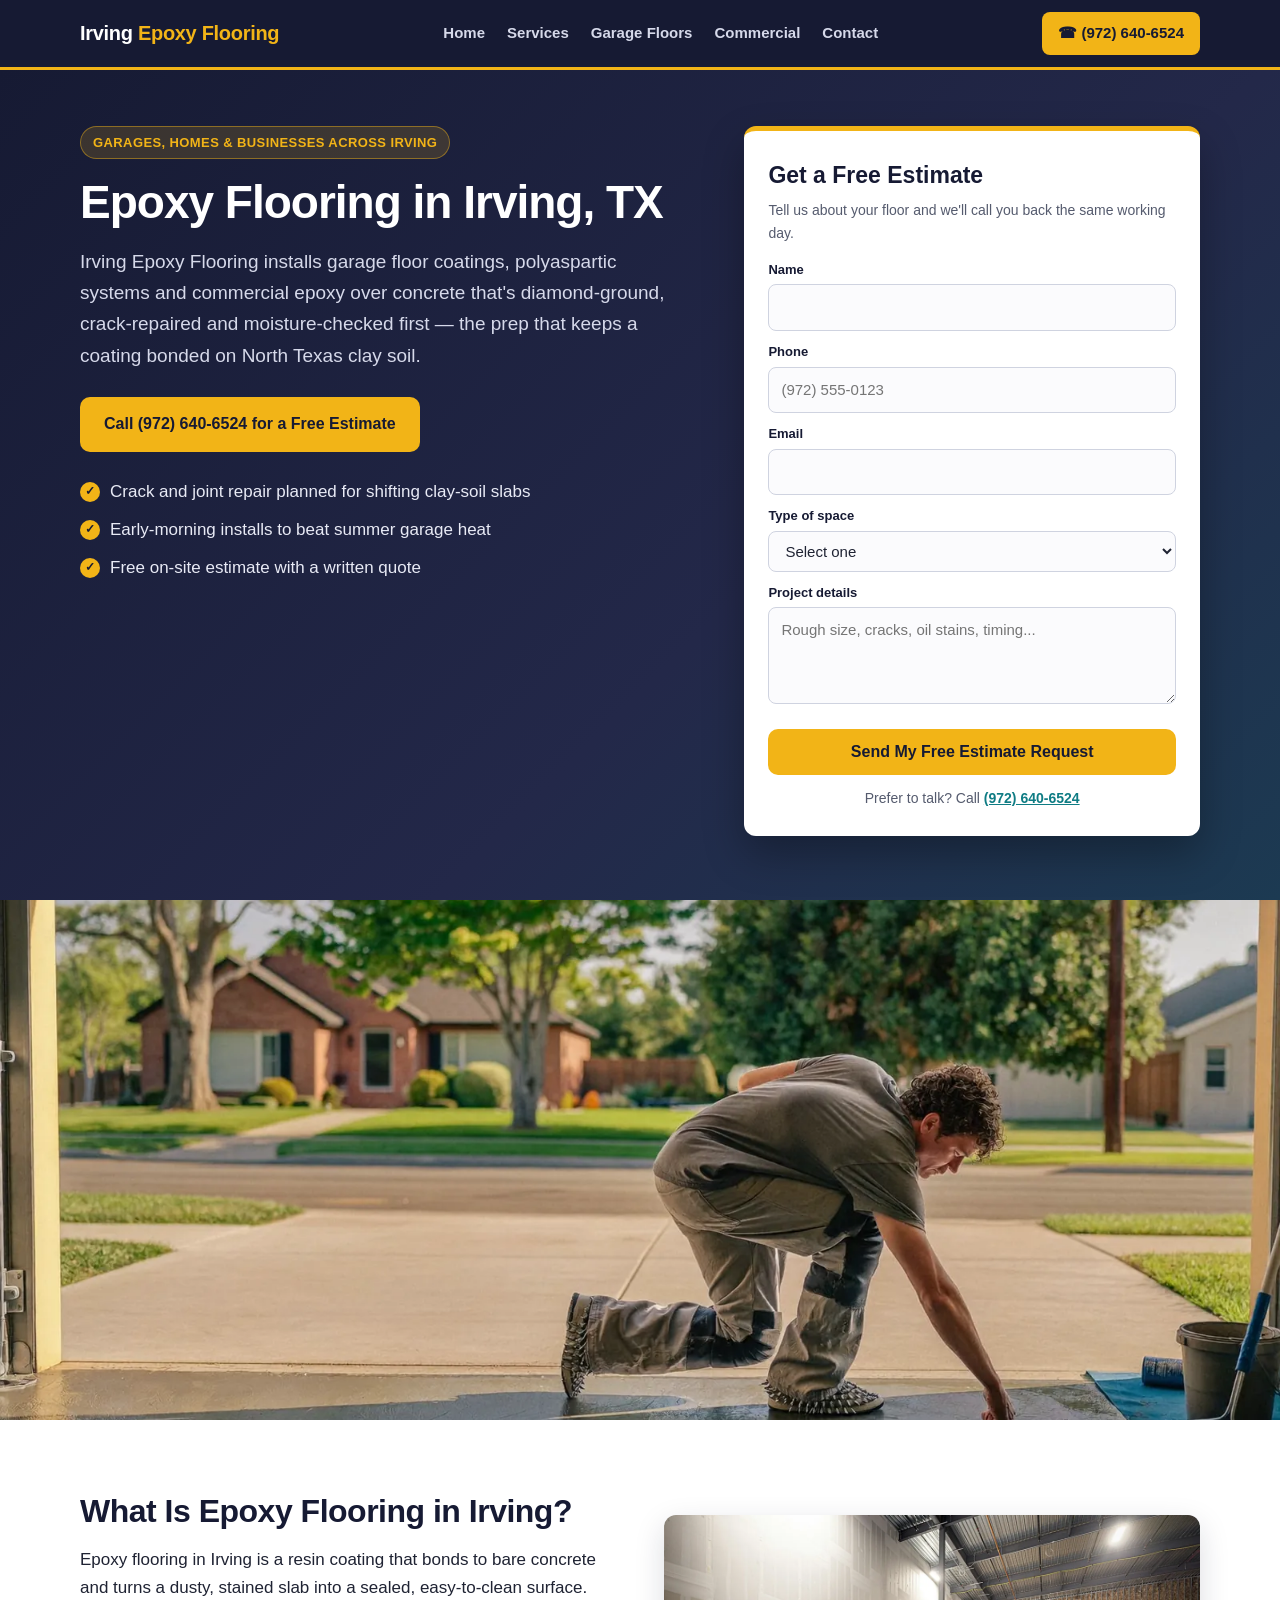
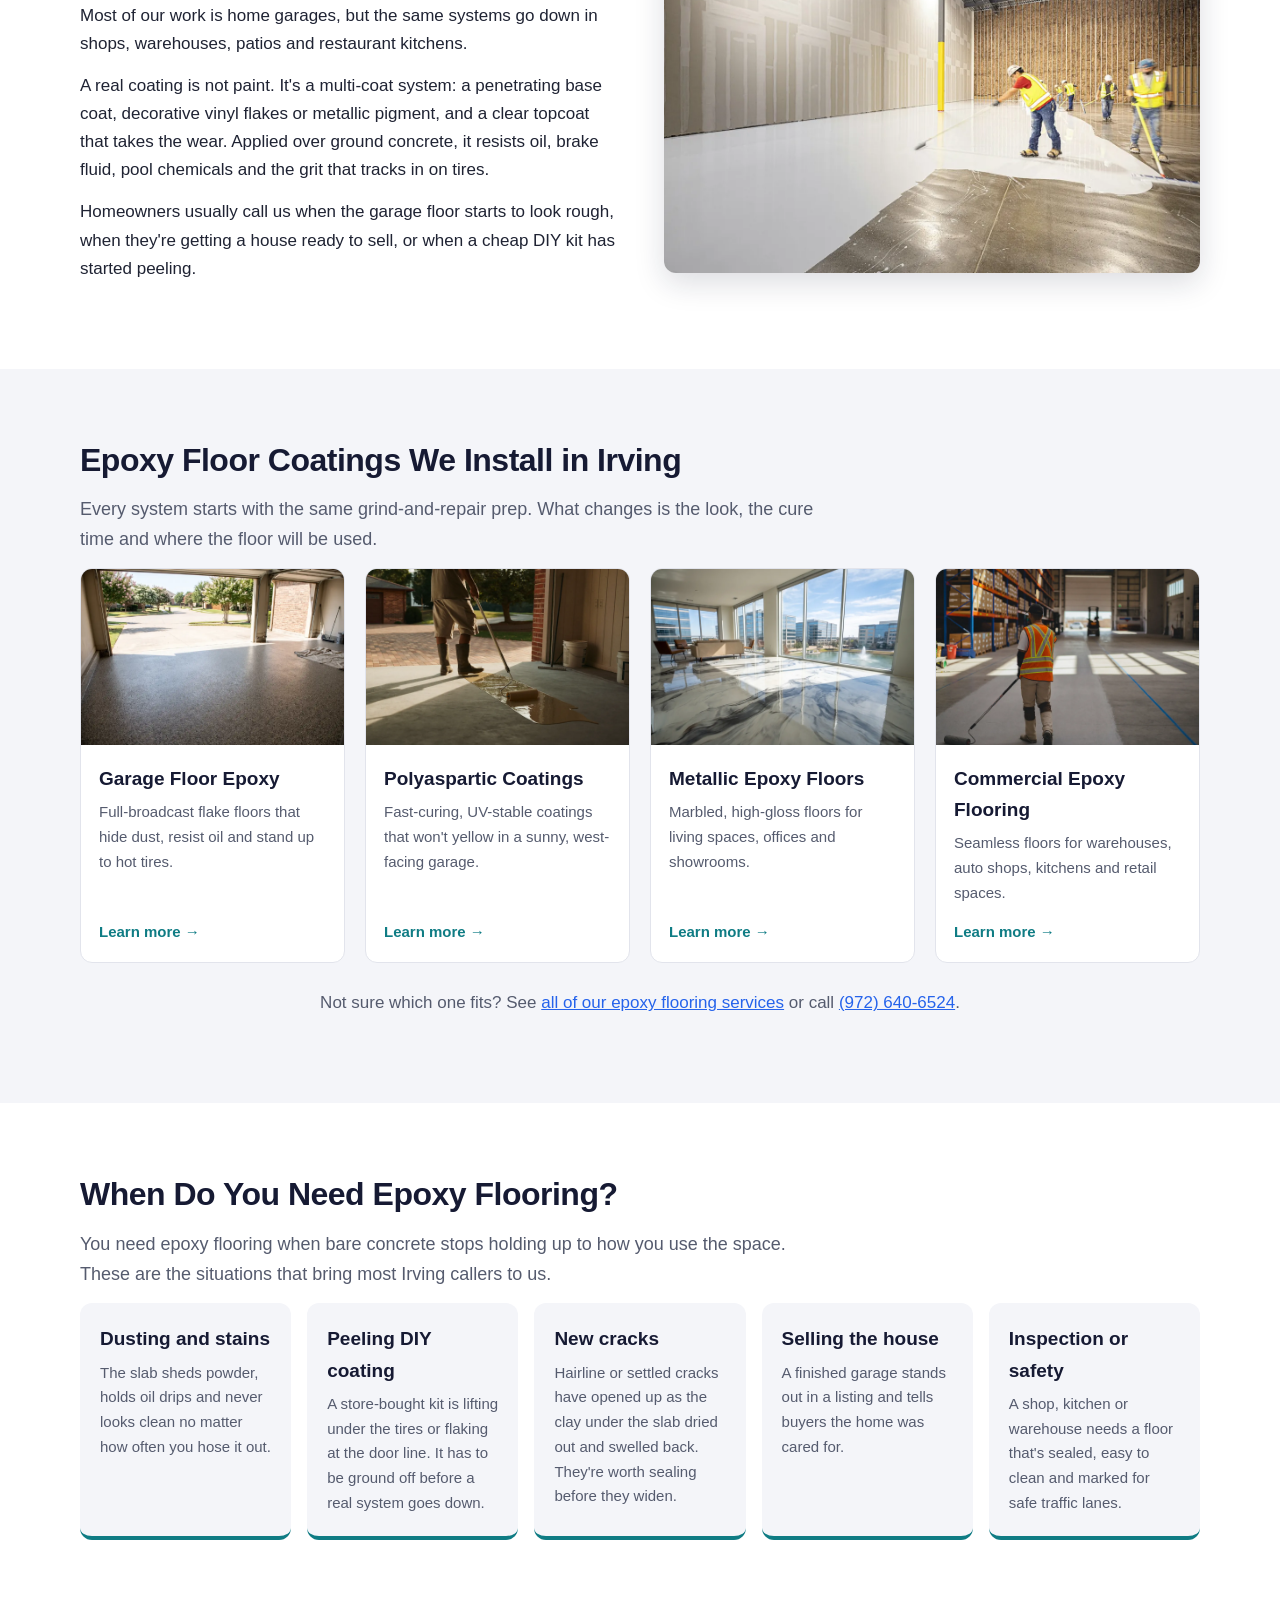
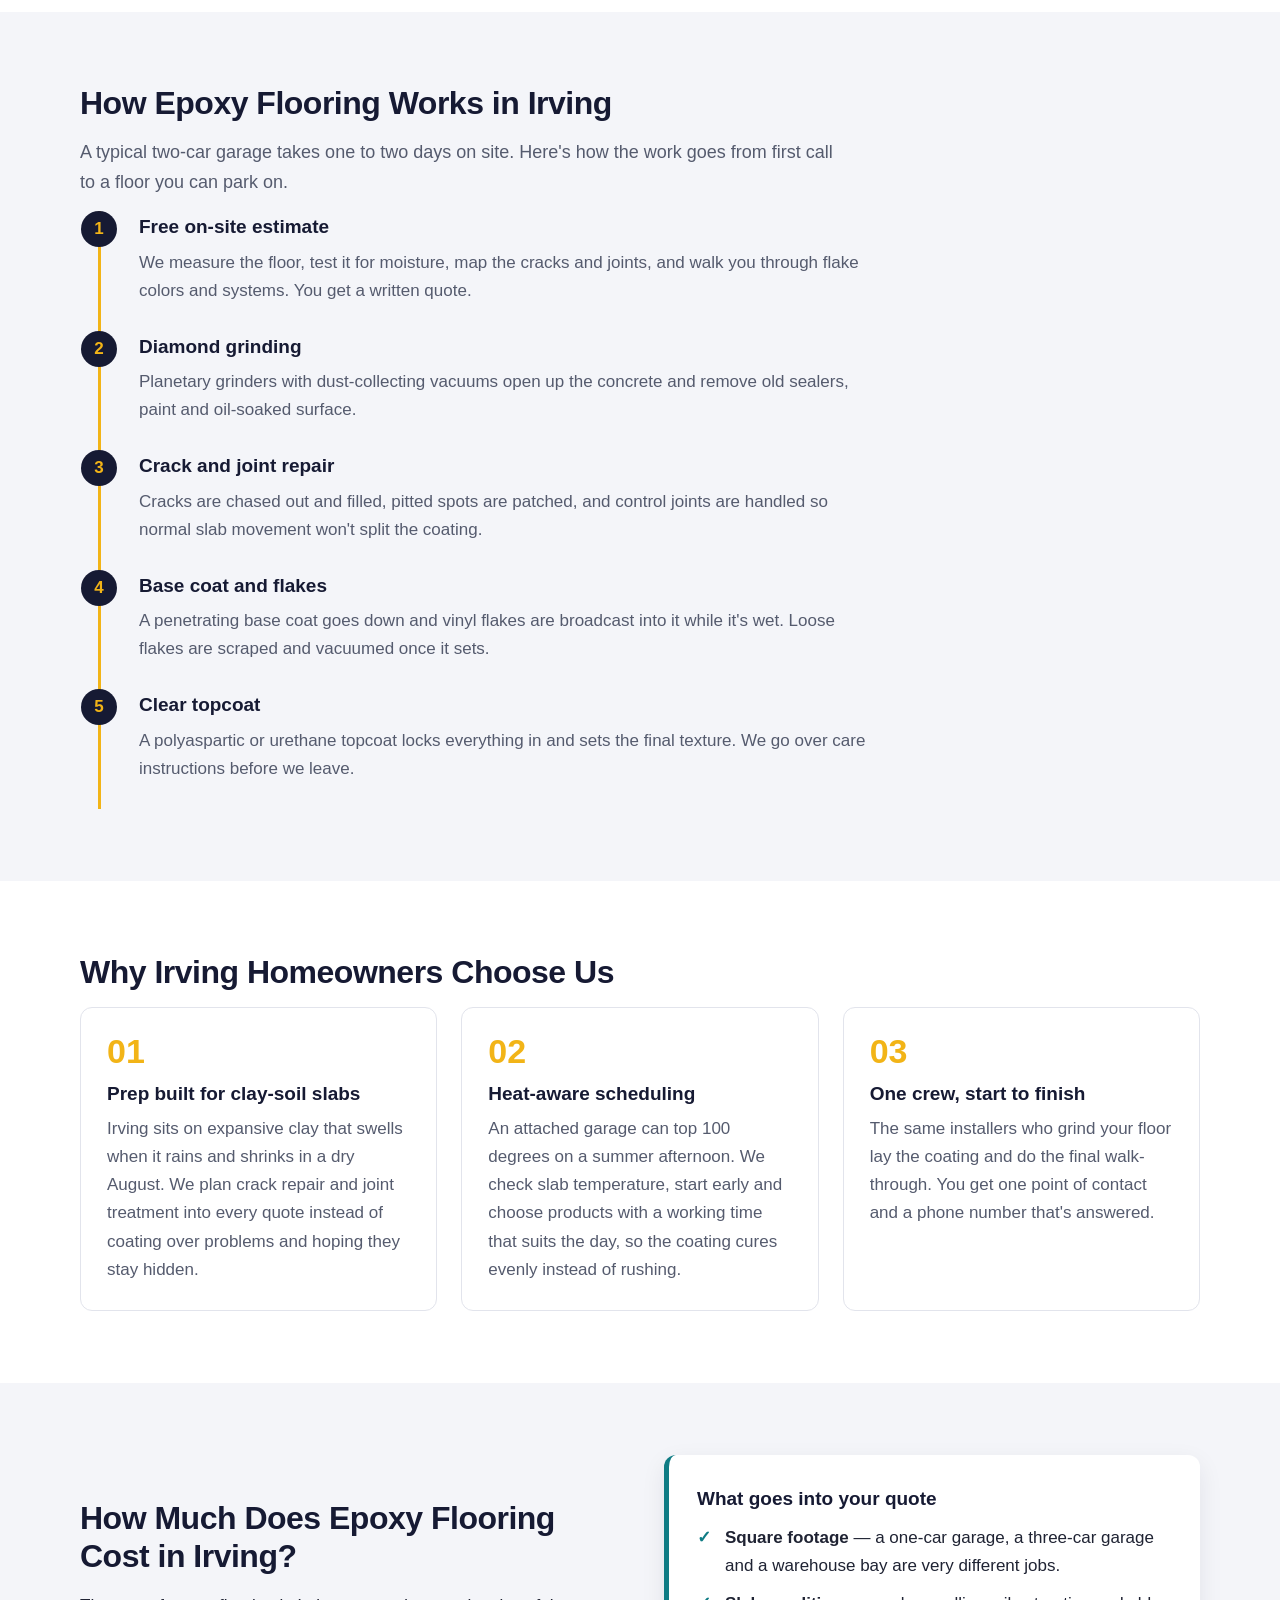
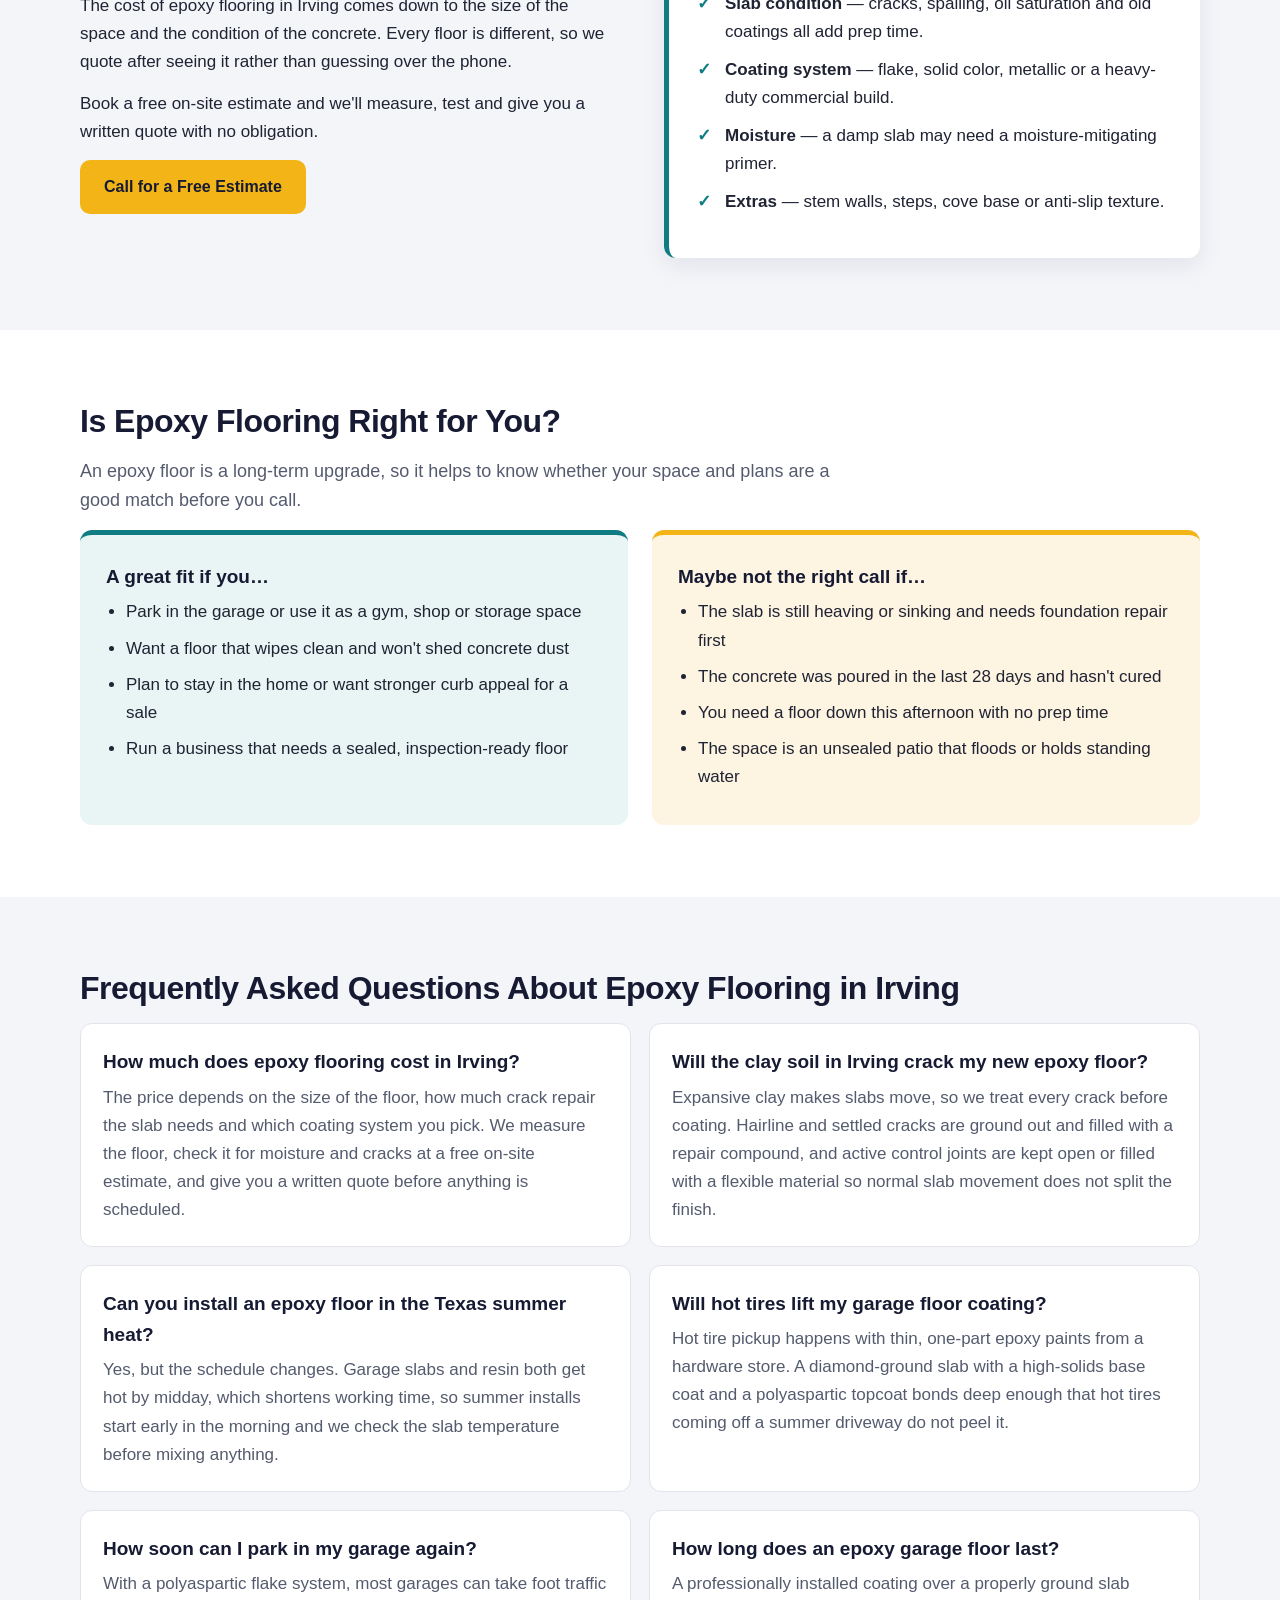
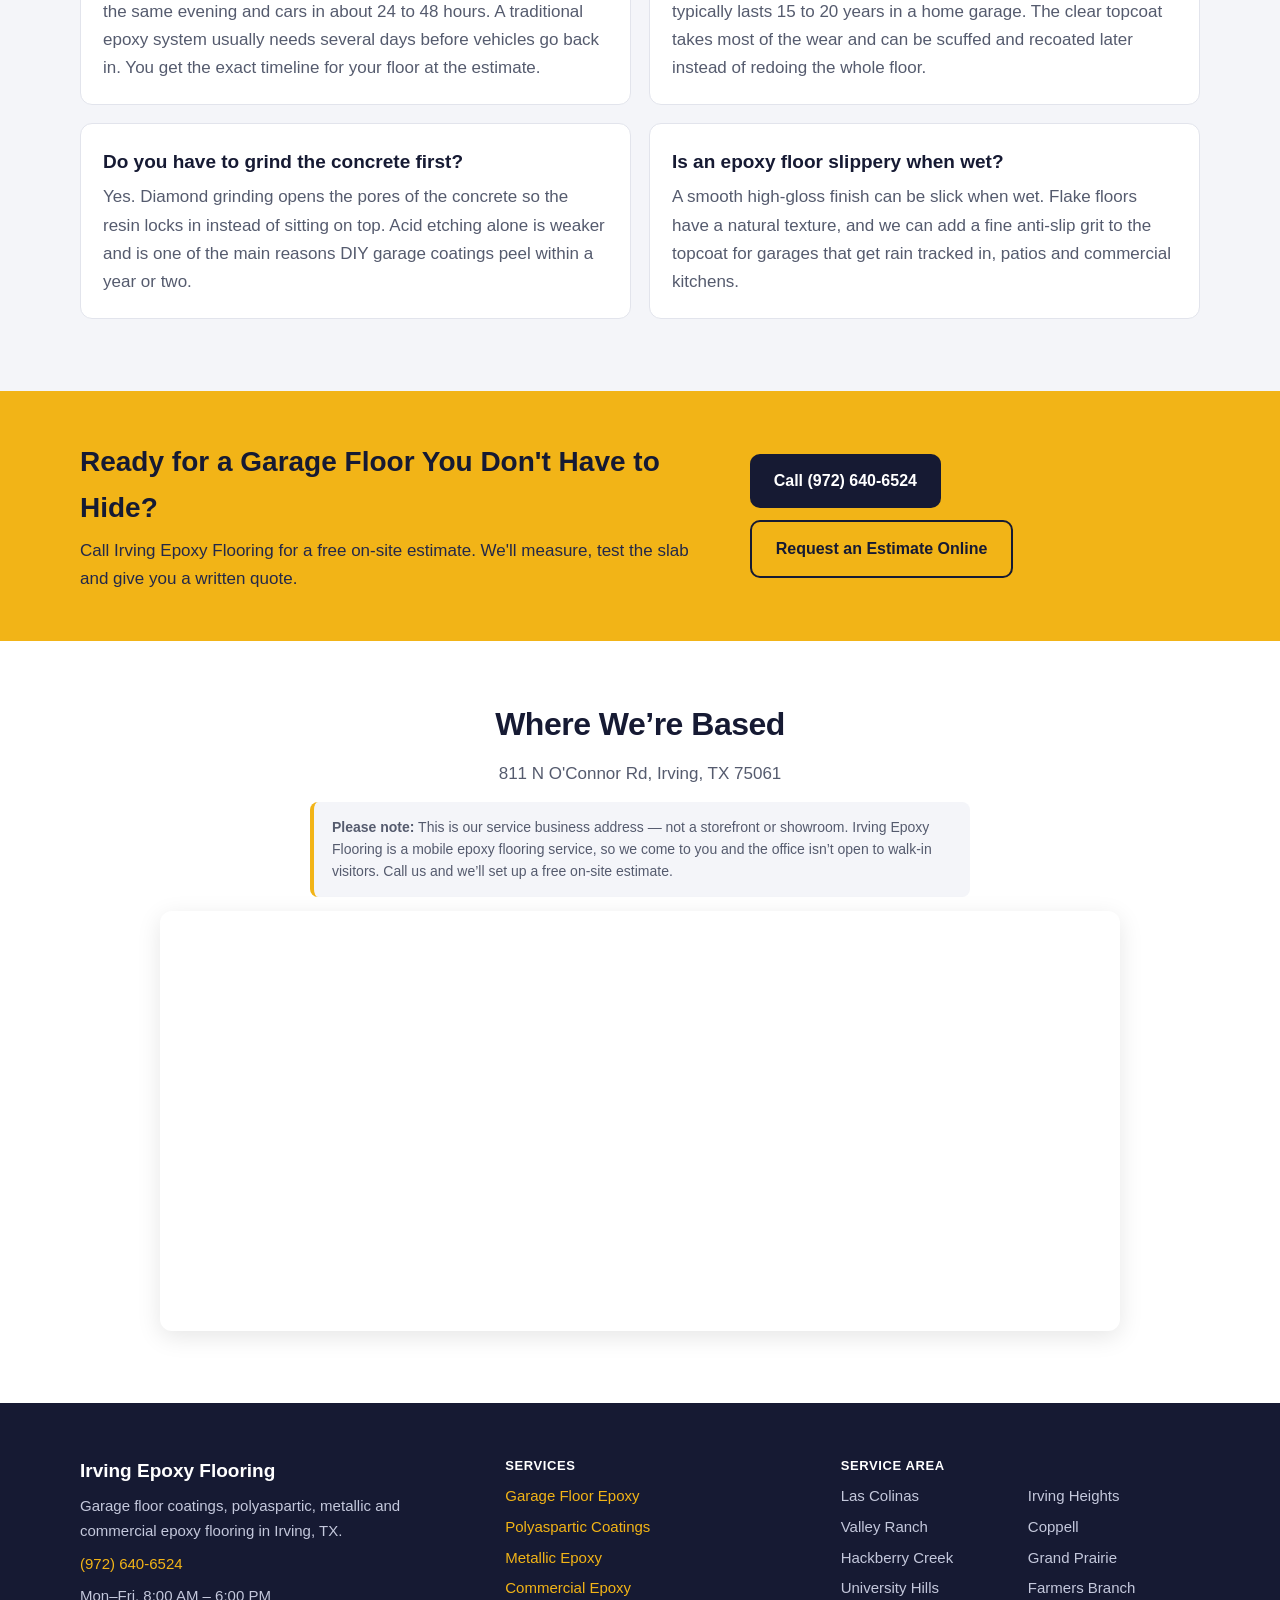
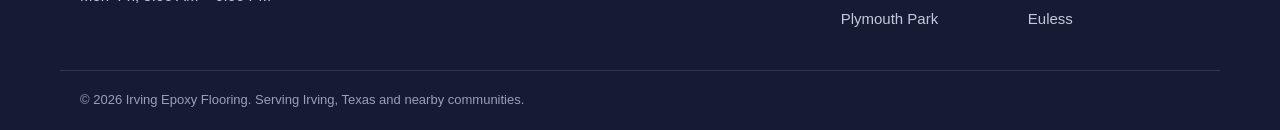
==== index.html @ 4f28c014 "Initial site build: Epoxy Flooring Irving TX Co-Authored-By: Claude Opus 5.5 <noreply@anthropic.com>" ====
<!DOCTYPE html>
<html lang="en">
<head>
<meta charset="utf-8">
<meta name="viewport" content="width=device-width, initial-scale=1">
<title>Epoxy Flooring in Irving, TX | Free On-Site Estimates</title>
<meta name="description" content="Epoxy flooring in Irving, TX for garages, homes and businesses. Diamond-ground prep and clay-soil crack repair. Free estimate: (972) 640-6524.">
<link rel="canonical" href="https://www.irvingepoxyflooring.com/">
<link rel="stylesheet" href="styles.css">
<script type="application/ld+json">
{
  "@context": "https://schema.org",
  "@type": "LocalBusiness",
  "name": "Irving Epoxy Flooring",
  "telephone": "+1-972-640-6524",
  "url": "https://www.irvingepoxyflooring.com/",
  "image": "https://www.irvingepoxyflooring.com/epoxy-flooring-irving-hero.webp",
  "address": {
    "@type": "PostalAddress",
    "streetAddress": "811 N O'Connor Rd",
    "addressLocality": "Irving",
    "addressRegion": "TX",
    "postalCode": "75061",
    "addressCountry": "US"
  },
  "areaServed": "Irving, TX",
  "description": "Epoxy flooring in Irving, TX",
  "openingHours": "Mo-Fr 08:00-18:00"
}
</script>
<script type="application/ld+json">
{
  "@context": "https://schema.org",
  "@type": "FAQPage",
  "mainEntity": [
    {
      "@type": "Question",
      "name": "How much does epoxy flooring cost in Irving?",
      "acceptedAnswer": {
        "@type": "Answer",
        "text": "The price depends on the size of the floor, how much crack repair the slab needs and which coating system you pick. We measure the floor, check it for moisture and cracks at a free on-site estimate, and give you a written quote before anything is scheduled."
      }
    },
    {
      "@type": "Question",
      "name": "Will the clay soil in Irving crack my new epoxy floor?",
      "acceptedAnswer": {
        "@type": "Answer",
        "text": "Expansive clay makes slabs move, so we treat every crack before coating. Hairline and settled cracks are ground out and filled with a repair compound, and active control joints are kept open or filled with a flexible material so normal slab movement does not split the finish."
      }
    },
    {
      "@type": "Question",
      "name": "Can you install an epoxy floor in the Texas summer heat?",
      "acceptedAnswer": {
        "@type": "Answer",
        "text": "Yes, but the schedule changes. Garage slabs and resin both get hot by midday, which shortens working time, so summer installs start early in the morning and we check the slab temperature before mixing anything."
      }
    },
    {
      "@type": "Question",
      "name": "Will hot tires lift my garage floor coating?",
      "acceptedAnswer": {
        "@type": "Answer",
        "text": "Hot tire pickup happens with thin, one-part epoxy paints from a hardware store. A diamond-ground slab with a high-solids base coat and a polyaspartic topcoat bonds deep enough that hot tires coming off a summer driveway do not peel it."
      }
    },
    {
      "@type": "Question",
      "name": "How soon can I park in my garage again?",
      "acceptedAnswer": {
        "@type": "Answer",
        "text": "With a polyaspartic flake system, most garages can take foot traffic the same evening and cars in about 24 to 48 hours. A traditional epoxy system usually needs several days before vehicles go back in. You get the exact timeline for your floor at the estimate."
      }
    },
    {
      "@type": "Question",
      "name": "How long does an epoxy garage floor last?",
      "acceptedAnswer": {
        "@type": "Answer",
        "text": "A professionally installed coating over a properly ground slab typically lasts 15 to 20 years in a home garage. The clear topcoat takes most of the wear and can be scuffed and recoated later instead of redoing the whole floor."
      }
    },
    {
      "@type": "Question",
      "name": "Do you have to grind the concrete first?",
      "acceptedAnswer": {
        "@type": "Answer",
        "text": "Yes. Diamond grinding opens the pores of the concrete so the resin locks in instead of sitting on top. Acid etching alone is weaker and is one of the main reasons DIY garage coatings peel within a year or two."
      }
    },
    {
      "@type": "Question",
      "name": "Is an epoxy floor slippery when wet?",
      "acceptedAnswer": {
        "@type": "Answer",
        "text": "A smooth high-gloss finish can be slick when wet. Flake floors have a natural texture, and we can add a fine anti-slip grit to the topcoat for garages that get rain tracked in, patios and commercial kitchens."
      }
    }
  ]
}
</script>
</head>
<body>

<nav class="nav">
  <div class="nav-inner">
    <a class="brand" href="/">Irving <span>Epoxy Flooring</span></a>
    <div class="nav-links">
      <a href="/">Home</a>
      <a href="services.html">Services</a>
      <a href="garage-floor-epoxy-irving.html">Garage Floors</a>
      <a href="commercial-epoxy-flooring-irving.html">Commercial</a>
      <a href="contact.html">Contact</a>
    </div>
    <a class="nav-cta" href="tel:+19726406524">&#9742; (972) 640-6524</a>
  </div>
</nav>

<header class="hero">
  <div class="wrap hero-grid">
    <div class="hero-copy">
      <span class="eyebrow">Garages, homes &amp; businesses across Irving</span>
      <h1>Epoxy Flooring in Irving, TX</h1>
      <p class="hero-sub">Irving Epoxy Flooring installs garage floor coatings, polyaspartic systems and commercial epoxy over concrete that's diamond-ground, crack-repaired and moisture-checked first &mdash; the prep that keeps a coating bonded on North Texas clay soil.</p>
      <a class="btn" href="tel:+19726406524">Call (972) 640-6524 for a Free Estimate</a>
      <ul class="hero-points">
        <li>Crack and joint repair planned for shifting clay-soil slabs</li>
        <li>Early-morning installs to beat summer garage heat</li>
        <li>Free on-site estimate with a written quote</li>
      </ul>
    </div>
    <div class="hero-form">
      <h2>Get a Free Estimate</h2>
      <p class="form-note">Tell us about your floor and we'll call you back the same working day.</p>
      <form action="https://formspree.io/f/xbgdddwl" method="POST">
        <input type="hidden" name="_subject" value="New Lead &mdash; Epoxy Flooring in Irving">
        <label for="hf-name">Name</label>
        <input type="text" id="hf-name" name="name" autocomplete="name" required>
        <label for="hf-phone">Phone</label>
        <input type="tel" id="hf-phone" name="phone" autocomplete="tel" placeholder="(972) 555-0123" required>
        <label for="hf-email">Email</label>
        <input type="email" id="hf-email" name="email" autocomplete="email">
        <label for="hf-space">Type of space</label>
        <select id="hf-space" name="space">
          <option value="">Select one</option>
          <option>Home garage</option>
          <option>Living space / patio</option>
          <option>Shop or warehouse</option>
          <option>Restaurant or commercial kitchen</option>
          <option>Retail, office or showroom</option>
          <option>Other</option>
        </select>
        <label for="hf-details">Project details</label>
        <textarea id="hf-details" name="details" rows="3" placeholder="Rough size, cracks, oil stains, timing..."></textarea>
        <input type="text" name="_gotcha" style="display:none" tabindex="-1" autocomplete="off">
        <button type="submit" class="btn btn-block">Send My Free Estimate Request</button>
      </form>
      <p class="form-alt">Prefer to talk? Call <a href="tel:+19726406524">(972) 640-6524</a></p>
    </div>
  </div>
</header>

<div class="img-band">
  <img src="epoxy-flooring-irving-hero.webp" alt="Installer spreading epoxy base coat in an open two-car garage" width="1600" height="900">
</div>

<section class="section">
  <div class="wrap split">
    <div>
      <h2>What Is Epoxy Flooring in Irving?</h2>
      <p>Epoxy flooring in Irving is a resin coating that bonds to bare concrete and turns a dusty, stained slab into a sealed, easy-to-clean surface. Most of our work is home garages, but the same systems go down in shops, warehouses, patios and restaurant kitchens.</p>
      <p>A real coating is not paint. It's a multi-coat system: a penetrating base coat, decorative vinyl flakes or metallic pigment, and a clear topcoat that takes the wear. Applied over ground concrete, it resists oil, brake fluid, pool chemicals and the grit that tracks in on tires.</p>
      <p>Homeowners usually call us when the garage floor starts to look rough, when they're getting a house ready to sell, or when a cheap DIY kit has started peeling.</p>
    </div>
    <figure class="split-img">
      <img src="epoxy-coating-crew-irving.webp" alt="Crew squeegeeing a fresh epoxy coat across a warehouse floor" width="1200" height="800" loading="lazy">
    </figure>
  </div>
</section>

<section class="section alt">
  <div class="wrap">
    <h2>Epoxy Floor Coatings We Install in Irving</h2>
    <p class="lead">Every system starts with the same grind-and-repair prep. What changes is the look, the cure time and where the floor will be used.</p>
    <div class="svc-grid">
      <a class="svc-card" href="garage-floor-epoxy-irving.html">
        <img src="garage-floor-epoxy-irving.webp" alt="Finished flake epoxy floor in a three-car garage" width="1200" height="800" loading="lazy">
        <div class="svc-body">
          <h3>Garage Floor Epoxy</h3>
          <p>Full-broadcast flake floors that hide dust, resist oil and stand up to hot tires.</p>
          <span class="svc-more">Learn more &rarr;</span>
        </div>
      </a>
      <a class="svc-card" href="polyaspartic-floor-coating-irving.html">
        <img src="polyaspartic-floor-coating-irving.webp" alt="Installer rolling a clear topcoat across a garage floor" width="1200" height="800" loading="lazy">
        <div class="svc-body">
          <h3>Polyaspartic Coatings</h3>
          <p>Fast-curing, UV-stable coatings that won't yellow in a sunny, west-facing garage.</p>
          <span class="svc-more">Learn more &rarr;</span>
        </div>
      </a>
      <a class="svc-card" href="metallic-epoxy-flooring-irving.html">
        <img src="metallic-epoxy-floor-irving.webp" alt="Pearl and charcoal metallic epoxy floor in a living room" width="1200" height="800" loading="lazy">
        <div class="svc-body">
          <h3>Metallic Epoxy Floors</h3>
          <p>Marbled, high-gloss floors for living spaces, offices and showrooms.</p>
          <span class="svc-more">Learn more &rarr;</span>
        </div>
      </a>
      <a class="svc-card" href="commercial-epoxy-flooring-irving.html">
        <img src="commercial-epoxy-flooring-irving.webp" alt="Worker rolling epoxy in a warehouse aisle" width="1200" height="800" loading="lazy">
        <div class="svc-body">
          <h3>Commercial Epoxy Flooring</h3>
          <p>Seamless floors for warehouses, auto shops, kitchens and retail spaces.</p>
          <span class="svc-more">Learn more &rarr;</span>
        </div>
      </a>
    </div>
    <p class="center-note">Not sure which one fits? See <a href="services.html" style="color: #2563eb; text-decoration: underline;">all of our epoxy flooring services</a> or call <a href="tel:+19726406524" style="color: #2563eb; text-decoration: underline;">(972) 640-6524</a>.</p>
  </div>
</section>

<section class="section">
  <div class="wrap">
    <h2>When Do You Need Epoxy Flooring?</h2>
    <p class="lead">You need epoxy flooring when bare concrete stops holding up to how you use the space. These are the situations that bring most Irving callers to us.</p>
    <div class="trigger-grid">
      <div class="trigger"><h3>Dusting and stains</h3><p>The slab sheds powder, holds oil drips and never looks clean no matter how often you hose it out.</p></div>
      <div class="trigger"><h3>Peeling DIY coating</h3><p>A store-bought kit is lifting under the tires or flaking at the door line. It has to be ground off before a real system goes down.</p></div>
      <div class="trigger"><h3>New cracks</h3><p>Hairline or settled cracks have opened up as the clay under the slab dried out and swelled back. They're worth sealing before they widen.</p></div>
      <div class="trigger"><h3>Selling the house</h3><p>A finished garage stands out in a listing and tells buyers the home was cared for.</p></div>
      <div class="trigger"><h3>Inspection or safety</h3><p>A shop, kitchen or warehouse needs a floor that's sealed, easy to clean and marked for safe traffic lanes.</p></div>
    </div>
  </div>
</section>

<section class="section alt">
  <div class="wrap">
    <h2>How Epoxy Flooring Works in Irving</h2>
    <p class="lead">A typical two-car garage takes one to two days on site. Here's how the work goes from first call to a floor you can park on.</p>
    <ol class="timeline">
      <li><h3>Free on-site estimate</h3><p>We measure the floor, test it for moisture, map the cracks and joints, and walk you through flake colors and systems. You get a written quote.</p></li>
      <li><h3>Diamond grinding</h3><p>Planetary grinders with dust-collecting vacuums open up the concrete and remove old sealers, paint and oil-soaked surface.</p></li>
      <li><h3>Crack and joint repair</h3><p>Cracks are chased out and filled, pitted spots are patched, and control joints are handled so normal slab movement won't split the coating.</p></li>
      <li><h3>Base coat and flakes</h3><p>A penetrating base coat goes down and vinyl flakes are broadcast into it while it's wet. Loose flakes are scraped and vacuumed once it sets.</p></li>
      <li><h3>Clear topcoat</h3><p>A polyaspartic or urethane topcoat locks everything in and sets the final texture. We go over care instructions before we leave.</p></li>
    </ol>
  </div>
</section>

<section class="section">
  <div class="wrap">
    <h2>Why Irving Homeowners Choose Us</h2>
    <div class="why-grid">
      <div class="why"><span class="why-num">01</span><h3>Prep built for clay-soil slabs</h3><p>Irving sits on expansive clay that swells when it rains and shrinks in a dry August. We plan crack repair and joint treatment into every quote instead of coating over problems and hoping they stay hidden.</p></div>
      <div class="why"><span class="why-num">02</span><h3>Heat-aware scheduling</h3><p>An attached garage can top 100 degrees on a summer afternoon. We check slab temperature, start early and choose products with a working time that suits the day, so the coating cures evenly instead of rushing.</p></div>
      <div class="why"><span class="why-num">03</span><h3>One crew, start to finish</h3><p>The same installers who grind your floor lay the coating and do the final walk-through. You get one point of contact and a phone number that's answered.</p></div>
    </div>
  </div>
</section>

<section class="section alt">
  <div class="wrap split">
    <div>
      <h2>How Much Does Epoxy Flooring Cost in Irving?</h2>
      <p>The cost of epoxy flooring in Irving comes down to the size of the space and the condition of the concrete. Every floor is different, so we quote after seeing it rather than guessing over the phone.</p>
      <p>Book a free on-site estimate and we'll measure, test and give you a written quote with no obligation.</p>
      <a class="btn" href="tel:+19726406524">Call for a Free Estimate</a>
    </div>
    <div class="factor-box">
      <h3>What goes into your quote</h3>
      <ul class="check-list">
        <li><strong>Square footage</strong> &mdash; a one-car garage, a three-car garage and a warehouse bay are very different jobs.</li>
        <li><strong>Slab condition</strong> &mdash; cracks, spalling, oil saturation and old coatings all add prep time.</li>
        <li><strong>Coating system</strong> &mdash; flake, solid color, metallic or a heavy-duty commercial build.</li>
        <li><strong>Moisture</strong> &mdash; a damp slab may need a moisture-mitigating primer.</li>
        <li><strong>Extras</strong> &mdash; stem walls, steps, cove base or anti-slip texture.</li>
      </ul>
    </div>
  </div>
</section>

<section class="section">
  <div class="wrap">
    <h2>Is Epoxy Flooring Right for You?</h2>
    <p class="lead">An epoxy floor is a long-term upgrade, so it helps to know whether your space and plans are a good match before you call.</p>
    <div class="fit-grid">
      <div class="fit yes">
        <h3>A great fit if you&hellip;</h3>
        <ul>
          <li>Park in the garage or use it as a gym, shop or storage space</li>
          <li>Want a floor that wipes clean and won't shed concrete dust</li>
          <li>Plan to stay in the home or want stronger curb appeal for a sale</li>
          <li>Run a business that needs a sealed, inspection-ready floor</li>
        </ul>
      </div>
      <div class="fit no">
        <h3>Maybe not the right call if&hellip;</h3>
        <ul>
          <li>The slab is still heaving or sinking and needs foundation repair first</li>
          <li>The concrete was poured in the last 28 days and hasn't cured</li>
          <li>You need a floor down this afternoon with no prep time</li>
          <li>The space is an unsealed patio that floods or holds standing water</li>
        </ul>
      </div>
    </div>
  </div>
</section>

<section class="section alt" id="faq">
  <div class="wrap">
    <h2>Frequently Asked Questions About Epoxy Flooring in Irving</h2>
    <div class="faq-grid">
      <div class="faq-card">
        <h3>How much does epoxy flooring cost in Irving?</h3>
        <p>The price depends on the size of the floor, how much crack repair the slab needs and which coating system you pick. We measure the floor, check it for moisture and cracks at a free on-site estimate, and give you a written quote before anything is scheduled.</p>
      </div>
      <div class="faq-card">
        <h3>Will the clay soil in Irving crack my new epoxy floor?</h3>
        <p>Expansive clay makes slabs move, so we treat every crack before coating. Hairline and settled cracks are ground out and filled with a repair compound, and active control joints are kept open or filled with a flexible material so normal slab movement does not split the finish.</p>
      </div>
      <div class="faq-card">
        <h3>Can you install an epoxy floor in the Texas summer heat?</h3>
        <p>Yes, but the schedule changes. Garage slabs and resin both get hot by midday, which shortens working time, so summer installs start early in the morning and we check the slab temperature before mixing anything.</p>
      </div>
      <div class="faq-card">
        <h3>Will hot tires lift my garage floor coating?</h3>
        <p>Hot tire pickup happens with thin, one-part epoxy paints from a hardware store. A diamond-ground slab with a high-solids base coat and a polyaspartic topcoat bonds deep enough that hot tires coming off a summer driveway do not peel it.</p>
      </div>
      <div class="faq-card">
        <h3>How soon can I park in my garage again?</h3>
        <p>With a polyaspartic flake system, most garages can take foot traffic the same evening and cars in about 24 to 48 hours. A traditional epoxy system usually needs several days before vehicles go back in. You get the exact timeline for your floor at the estimate.</p>
      </div>
      <div class="faq-card">
        <h3>How long does an epoxy garage floor last?</h3>
        <p>A professionally installed coating over a properly ground slab typically lasts 15 to 20 years in a home garage. The clear topcoat takes most of the wear and can be scuffed and recoated later instead of redoing the whole floor.</p>
      </div>
      <div class="faq-card">
        <h3>Do you have to grind the concrete first?</h3>
        <p>Yes. Diamond grinding opens the pores of the concrete so the resin locks in instead of sitting on top. Acid etching alone is weaker and is one of the main reasons DIY garage coatings peel within a year or two.</p>
      </div>
      <div class="faq-card">
        <h3>Is an epoxy floor slippery when wet?</h3>
        <p>A smooth high-gloss finish can be slick when wet. Flake floors have a natural texture, and we can add a fine anti-slip grit to the topcoat for garages that get rain tracked in, patios and commercial kitchens.</p>
      </div>
    </div>
  </div>
</section>

<section class="cta-band">
  <div class="wrap cta-inner">
    <div>
      <h2>Ready for a Garage Floor You Don't Have to Hide?</h2>
      <p>Call Irving Epoxy Flooring for a free on-site estimate. We'll measure, test the slab and give you a written quote.</p>
    </div>
    <div class="cta-actions">
      <a class="btn btn-dark" href="tel:+19726406524">Call (972) 640-6524</a>
      <a class="btn btn-outline" href="contact.html">Request an Estimate Online</a>
    </div>
  </div>
</section>

<!-- MAP / LOCATION -->
<section class="section map-section">
  <div class="wrap center">
    <h2>Where We&rsquo;re Based</h2>
    <p class="map-addr">811 N O'Connor Rd, Irving, TX 75061</p>
    <p class="map-note"><strong>Please note:</strong> This is our service business address &mdash; not a storefront or showroom. Irving Epoxy Flooring is a mobile epoxy flooring service, so we come to you and the office isn&rsquo;t open to walk-in visitors. Call us and we&rsquo;ll set up a free on-site estimate.</p>
    <div class="map-frame">
      <iframe title="Map to Irving Epoxy Flooring service address, 811 N O'Connor Rd, Irving, TX 75061" src="https://www.google.com/maps?q=811%20N%20O%27Connor%20Rd%2C%20Irving%2C%20TX%2075061&amp;output=embed" width="100%" height="420" style="border:0; display:block;" loading="lazy" referrerpolicy="no-referrer-when-downgrade" allowfullscreen></iframe>
    </div>
  </div>
</section>

<footer class="footer">
  <div class="wrap footer-grid">
    <div>
      <p class="footer-brand">Irving Epoxy Flooring</p>
      <p>Garage floor coatings, polyaspartic, metallic and commercial epoxy flooring in Irving, TX.</p>
      <p><a href="tel:+19726406524">(972) 640-6524</a></p>
      <p>Mon&ndash;Fri, 8:00 AM &ndash; 6:00 PM</p>
    </div>
    <div>
      <p class="footer-head">Services</p>
      <ul>
        <li><a href="garage-floor-epoxy-irving.html">Garage Floor Epoxy</a></li>
        <li><a href="polyaspartic-floor-coating-irving.html">Polyaspartic Coatings</a></li>
        <li><a href="metallic-epoxy-flooring-irving.html">Metallic Epoxy</a></li>
        <li><a href="commercial-epoxy-flooring-irving.html">Commercial Epoxy</a></li>
      </ul>
    </div>
    <div>
      <p class="footer-head">Service Area</p>
      <ul class="area-list">
        <li>Las Colinas</li><li>Valley Ranch</li><li>Hackberry Creek</li><li>University Hills</li>
        <li>Plymouth Park</li><li>Irving Heights</li><li>Coppell</li><li>Grand Prairie</li>
        <li>Farmers Branch</li><li>Euless</li>
      </ul>
    </div>
  </div>
  <div class="wrap footer-base">&copy; 2026 Irving Epoxy Flooring. Serving Irving, Texas and nearby communities.</div>
</footer>

</body>
</html>
---- styles.css ----
/* Irving Epoxy Flooring - indigo / goldenrod / teal palette */
:root {
  --ink: #161a33;
  --ink-2: #232849;
  --gold: #f2b417;
  --gold-dark: #d99c05;
  --teal: #0f7c84;
  --text: #1f2333;
  --muted: #555b6e;
  --light: #f4f5f9;
  --line: #e2e4ec;
  --white: #ffffff;
  --radius: 12px;
}
* { box-sizing: border-box; margin: 0; padding: 0; }
html { -webkit-text-size-adjust: 100%; }
body { font-family: -apple-system, BlinkMacSystemFont, "Segoe UI", Roboto, Helvetica, Arial, sans-serif; color: var(--text); background: var(--white); line-height: 1.65; font-size: 17px; }
img { max-width: 100%; height: auto; display: block; }
a { color: var(--teal); }
.wrap { max-width: 1160px; margin: 0 auto; padding: 0 20px; }
.narrow { max-width: 820px; }
.center { text-align: center; }

/* NAV */
.nav { position: sticky; top: 0; z-index: 50; background: var(--ink); border-bottom: 3px solid var(--gold); }
.nav-inner { max-width: 1160px; margin: 0 auto; padding: 12px 20px; display: flex; align-items: center; justify-content: space-between; gap: 16px; }
.brand { color: var(--white); font-weight: 800; font-size: 20px; text-decoration: none; letter-spacing: -0.3px; white-space: nowrap; }
.brand span { color: var(--gold); }
.nav-links { display: flex; gap: 22px; }
.nav-links a { color: #d6d9ea; text-decoration: none; font-size: 15px; font-weight: 600; }
.nav-links a:hover { color: var(--gold); }
.nav-cta { background: var(--gold); color: var(--ink); font-weight: 800; text-decoration: none; padding: 9px 16px; border-radius: 8px; white-space: nowrap; font-size: 15px; }

/* BUTTONS */
.btn { display: inline-block; background: var(--gold); color: var(--ink); font-weight: 800; text-decoration: none; padding: 14px 24px; border-radius: 10px; border: 0; font-size: 16px; cursor: pointer; text-align: center; }
.btn:hover { background: var(--gold-dark); }
.btn-block { display: block; width: 100%; }
.btn-dark { background: var(--ink); color: var(--white); }
.btn-dark:hover { background: var(--ink-2); }
.btn-outline { background: transparent; color: var(--ink); border: 2px solid var(--ink); }
.btn-outline:hover { background: rgba(22,26,51,0.08); }

/* HERO */
.hero { background: linear-gradient(135deg, var(--ink) 0%, var(--ink-2) 60%, #1c3a52 100%); color: var(--white); padding: 56px 0 64px; }
.hero-grid { display: grid; grid-template-columns: 1.15fr 0.85fr; gap: 48px; align-items: start; }
.eyebrow { display: inline-block; background: rgba(242,180,23,0.16); color: var(--gold); border: 1px solid rgba(242,180,23,0.45); padding: 5px 12px; border-radius: 999px; font-size: 13px; font-weight: 700; letter-spacing: 0.4px; text-transform: uppercase; margin-bottom: 18px; }
.hero h1 { font-size: 46px; line-height: 1.1; letter-spacing: -1px; margin-bottom: 18px; }
.hero-sub { font-size: 19px; color: #d6d9ea; margin-bottom: 26px; max-width: 600px; }
.hero-points { list-style: none; margin-top: 26px; }
.hero-points li { padding-left: 30px; position: relative; margin-bottom: 10px; color: #e8eaf5; }
.hero-points li::before { content: "\2713"; position: absolute; left: 0; top: 0; color: var(--ink); background: var(--gold); width: 20px; height: 20px; border-radius: 50%; font-size: 12px; font-weight: 900; display: flex; align-items: center; justify-content: center; margin-top: 4px; }
.hero-form { background: var(--white); color: var(--text); border-radius: var(--radius); padding: 26px 24px; box-shadow: 0 18px 40px rgba(0,0,0,0.30); border-top: 5px solid var(--gold); }
.hero-form h2 { font-size: 23px; margin-bottom: 4px; color: var(--ink); }
.form-note { font-size: 14px; color: var(--muted); margin-bottom: 14px; }
.form-alt { text-align: center; font-size: 14px; margin-top: 12px; color: var(--muted); }
.form-alt a { color: var(--teal); font-weight: 700; }
label { display: block; font-size: 13px; font-weight: 700; color: var(--ink); margin: 10px 0 4px; }
input, select, textarea { width: 100%; padding: 10px 12px; border: 1px solid #cfd3e0; border-radius: 8px; font: inherit; font-size: 15px; background: #fbfbfd; color: var(--text); }
input:focus, select:focus, textarea:focus { outline: 2px solid var(--teal); border-color: var(--teal); }
form .btn { margin-top: 16px; }

/* IMAGE BAND */
.img-band { background: var(--ink); }
.img-band img { width: 100%; max-height: 520px; object-fit: cover; }

/* SECTIONS */
.section { padding: 72px 0; }
.section.alt { background: var(--light); }
.section h2 { font-size: 32px; line-height: 1.2; letter-spacing: -0.5px; color: var(--ink); margin-bottom: 16px; }
.section h3 { font-size: 19px; color: var(--ink); margin-bottom: 6px; }
.section p { margin-bottom: 14px; }
.lead { font-size: 18px; color: var(--muted); max-width: 760px; margin-bottom: 30px; }
.intro { font-size: 19px; }
.related { font-size: 15px; color: var(--muted); }
.center-note { text-align: center; margin-top: 26px; color: var(--muted); }
.split { display: grid; grid-template-columns: 1fr 1fr; gap: 48px; align-items: center; }
.split-img img { border-radius: var(--radius); box-shadow: 0 10px 30px rgba(22,26,51,0.15); }

/* SERVICE CARDS */
.svc-grid { display: grid; grid-template-columns: repeat(4, 1fr); gap: 20px; }
.svc-card { background: var(--white); border-radius: var(--radius); overflow: hidden; text-decoration: none; color: var(--text); border: 1px solid var(--line); display: flex; flex-direction: column; }
.svc-card img { aspect-ratio: 3 / 2; object-fit: cover; width: 100%; }
.svc-body { padding: 18px; display: flex; flex-direction: column; flex: 1; }
.svc-body p { font-size: 15px; color: var(--muted); flex: 1; }
.svc-more { color: var(--teal); font-weight: 700; font-size: 15px; }
.svc-card:hover { border-color: var(--gold); }

/* TRIGGERS */
.trigger-grid { display: grid; grid-template-columns: repeat(5, 1fr); gap: 16px; }
.trigger { background: var(--light); border-radius: var(--radius); padding: 20px; border-bottom: 4px solid var(--teal); }
.trigger p { font-size: 15px; color: var(--muted); margin: 0; }

/* TIMELINE */
.timeline { list-style: none; counter-reset: step; max-width: 780px; border-left: 3px solid var(--gold); margin-left: 18px; }
.timeline li { counter-increment: step; position: relative; padding: 0 0 26px 38px; }
.timeline li::before { content: counter(step); position: absolute; left: -20px; top: 0; width: 36px; height: 36px; border-radius: 50%; background: var(--ink); color: var(--gold); font-weight: 800; display: flex; align-items: center; justify-content: center; }
.timeline p { color: var(--muted); margin: 0; }

/* WHY */
.why-grid { display: grid; grid-template-columns: repeat(3, 1fr); gap: 24px; }
.why { border: 1px solid var(--line); border-radius: var(--radius); padding: 26px; }
.why-num { display: block; font-size: 34px; font-weight: 900; color: var(--gold); line-height: 1; margin-bottom: 10px; }
.why p { color: var(--muted); margin: 0; }

/* COST */
.factor-box { background: var(--white); border-radius: var(--radius); padding: 28px; border-left: 5px solid var(--teal); box-shadow: 0 8px 24px rgba(22,26,51,0.08); }
.check-list { list-style: none; margin: 10px 0 14px; }
.check-list li { padding-left: 28px; position: relative; margin-bottom: 10px; }
.check-list li::before { content: "\2713"; position: absolute; left: 0; color: var(--teal); font-weight: 900; }

/* FIT */
.fit-grid { display: grid; grid-template-columns: 1fr 1fr; gap: 24px; }
.fit { border-radius: var(--radius); padding: 26px; }
.fit.yes { background: #e8f5f4; border-top: 5px solid var(--teal); }
.fit.no { background: #fdf4e1; border-top: 5px solid var(--gold); }
.fit ul { margin-left: 20px; }
.fit li { margin-bottom: 8px; }

/* FAQ */
.faq-grid { display: grid; grid-template-columns: 1fr 1fr; gap: 18px; }
.faq-list { display: grid; gap: 16px; }
.faq-card { background: var(--white); border-radius: var(--radius); padding: 22px; border: 1px solid var(--line); }
.faq-card p { color: var(--muted); margin: 0; }

/* COMPARE TABLE */
.table-wrap { overflow-x: auto; margin: 10px 0 18px; }
.compare { width: 100%; border-collapse: collapse; background: var(--white); font-size: 15px; }
.compare th, .compare td { padding: 12px 14px; border-bottom: 1px solid var(--line); text-align: left; vertical-align: top; }
.compare thead th { background: var(--ink); color: var(--white); }
.compare tbody td:first-child { font-weight: 700; color: var(--ink); width: 26%; }
.svc-close { font-weight: 700; color: var(--ink); }

/* CTA BAND */
.cta-band { background: var(--gold); padding: 48px 0; }
.cta-inner { display: flex; align-items: center; justify-content: space-between; gap: 28px; }
.cta-band h2 { font-size: 28px; color: var(--ink); margin-bottom: 6px; }
.cta-band p { color: var(--ink-2); margin: 0; max-width: 620px; }
.cta-actions { display: flex; gap: 12px; flex-wrap: wrap; }

/* MAP */
.map-section { padding-top: 64px; }
.map-addr { color: var(--muted); font-size: 17px; margin-bottom: 16px; }
.map-note { max-width: 660px; margin: 0 auto 24px; padding: 14px 18px; background: var(--light); border-left: 4px solid var(--gold); border-radius: 8px; font-size: 14px; color: var(--muted); line-height: 1.6; text-align: left; }
.map-frame { border-radius: var(--radius); overflow: hidden; box-shadow: 0 6px 24px rgba(0,0,0,0.10); max-width: 960px; margin: 0 auto; }

/* CONTACT */
.contact-grid { display: grid; grid-template-columns: 1fr 1fr; gap: 48px; align-items: start; }
.contact-list { list-style: none; margin-bottom: 18px; }
.contact-list li { padding: 10px 0; border-bottom: 1px solid var(--line); }
.contact-grid .map-note { margin: 0 0 22px; }
.contact-img img { border-radius: var(--radius); }
.form-card { background: var(--light); border-radius: var(--radius); padding: 28px; border-top: 5px solid var(--teal); }
.steps-row { list-style: none; display: grid; grid-template-columns: repeat(4, 1fr); gap: 20px; }
.steps-row li { background: var(--white); border-radius: var(--radius); padding: 22px; border: 1px solid var(--line); }
.steps-row span { display: inline-flex; width: 34px; height: 34px; border-radius: 50%; background: var(--teal); color: var(--white); font-weight: 800; align-items: center; justify-content: center; margin-bottom: 10px; }
.steps-row p { color: var(--muted); font-size: 15px; margin: 0; }

/* FOOTER */
.footer { background: var(--ink); color: #c4c8dc; padding: 52px 0 20px; font-size: 15px; }
.footer-grid { display: grid; grid-template-columns: 1.3fr 1fr 1.2fr; gap: 36px; }
.footer a { color: var(--gold); text-decoration: none; }
.footer p { margin-bottom: 8px; }
.footer ul { list-style: none; }
.footer li { margin-bottom: 6px; }
.footer-brand { color: var(--white); font-weight: 800; font-size: 19px; }
.footer-head { color: var(--white); font-weight: 700; text-transform: uppercase; font-size: 13px; letter-spacing: 0.6px; }
.area-list { columns: 2; }
.footer-base { border-top: 1px solid rgba(255,255,255,0.12); margin-top: 32px; padding-top: 18px; font-size: 13px; color: #9aa0bb; }

/* RESPONSIVE */
@media (max-width: 1024px) {
  .svc-grid { grid-template-columns: repeat(2, 1fr); }
  .trigger-grid { grid-template-columns: repeat(2, 1fr); }
  .steps-row { grid-template-columns: repeat(2, 1fr); }
  .nav-links { display: none; }
}
@media (max-width: 820px) {
  .hero-grid, .split, .contact-grid, .fit-grid, .faq-grid, .why-grid, .footer-grid { grid-template-columns: 1fr; }
  .hero { padding: 36px 0 44px; }
  .hero h1 { font-size: 34px; }
  .hero-sub { font-size: 17px; }
  .section { padding: 52px 0; }
  .section h2 { font-size: 26px; }
  .cta-inner { flex-direction: column; align-items: flex-start; }
}
@media (max-width: 520px) {
  .svc-grid, .trigger-grid, .steps-row { grid-template-columns: 1fr; }
  .brand { font-size: 17px; }
  .nav-cta { padding: 8px 10px; font-size: 14px; }
  .hero h1 { font-size: 30px; }
  .btn { width: 100%; }
  .area-list { columns: 1; }
}
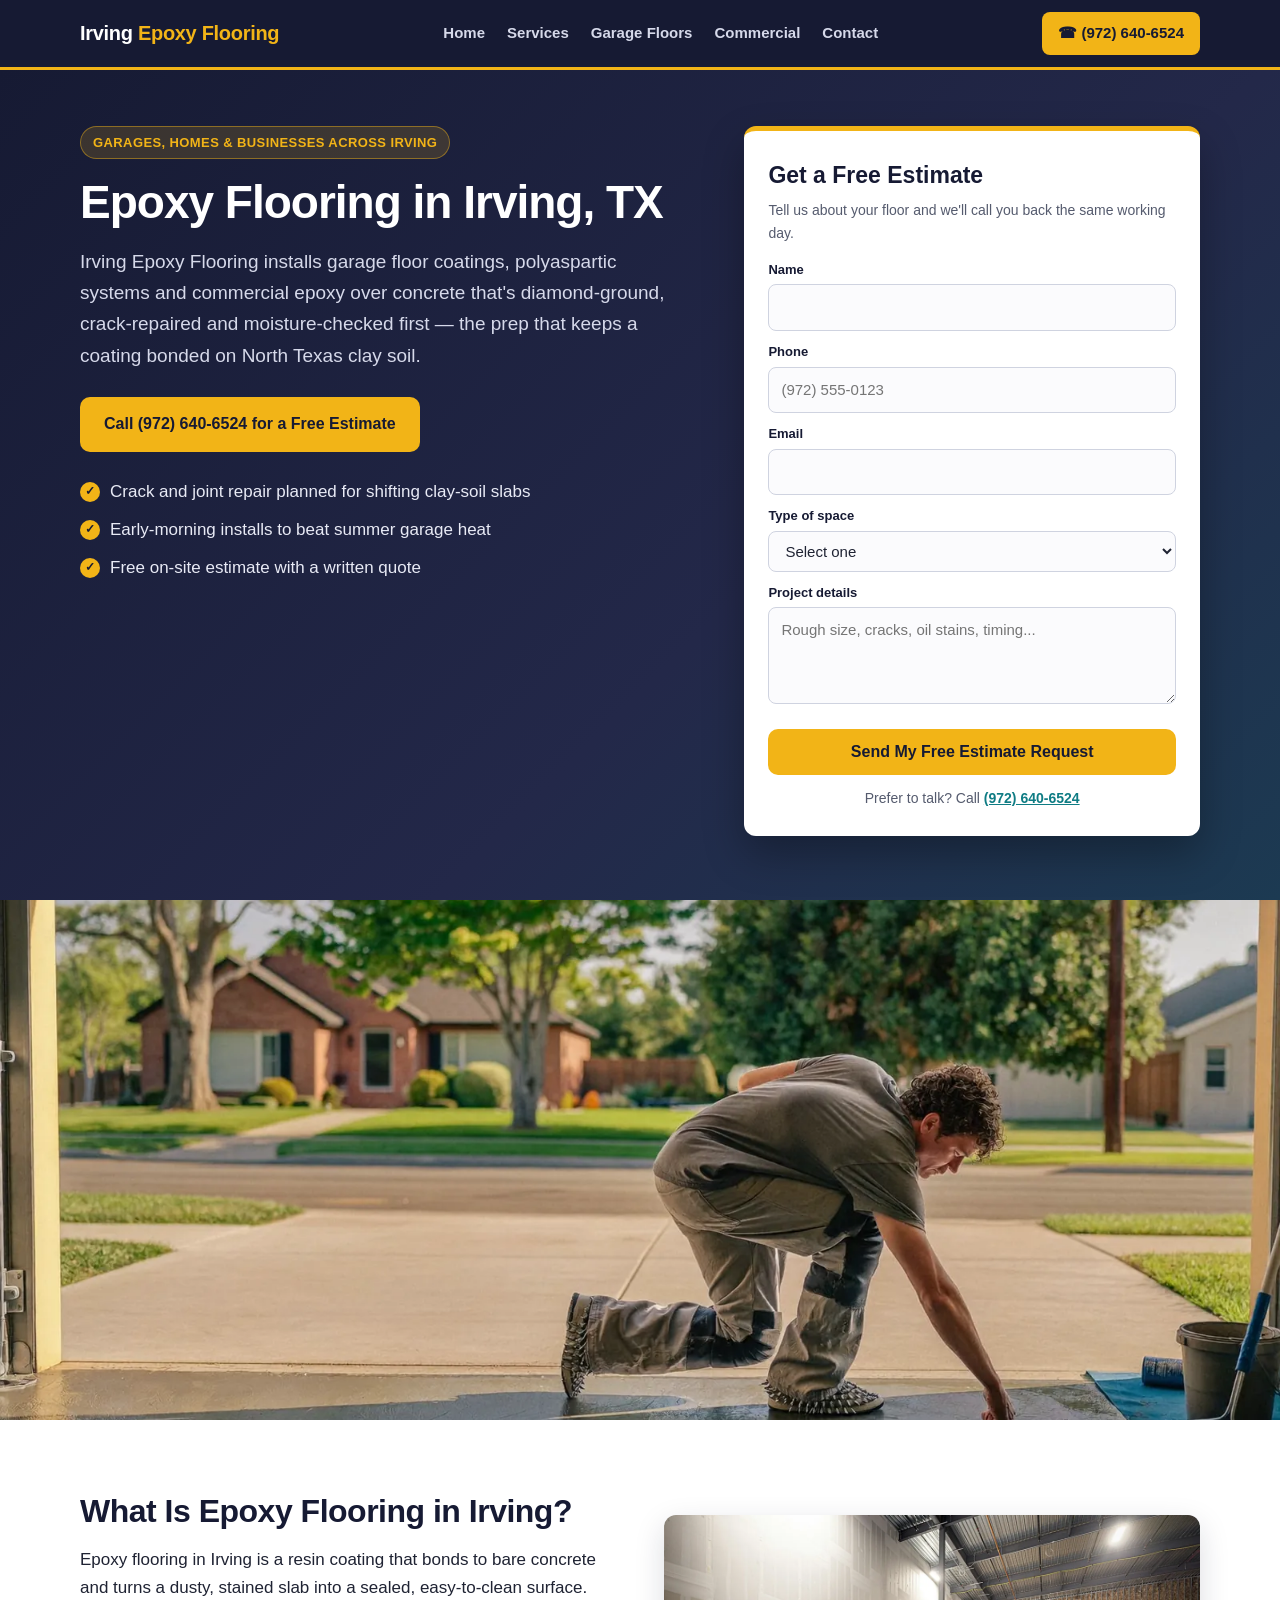
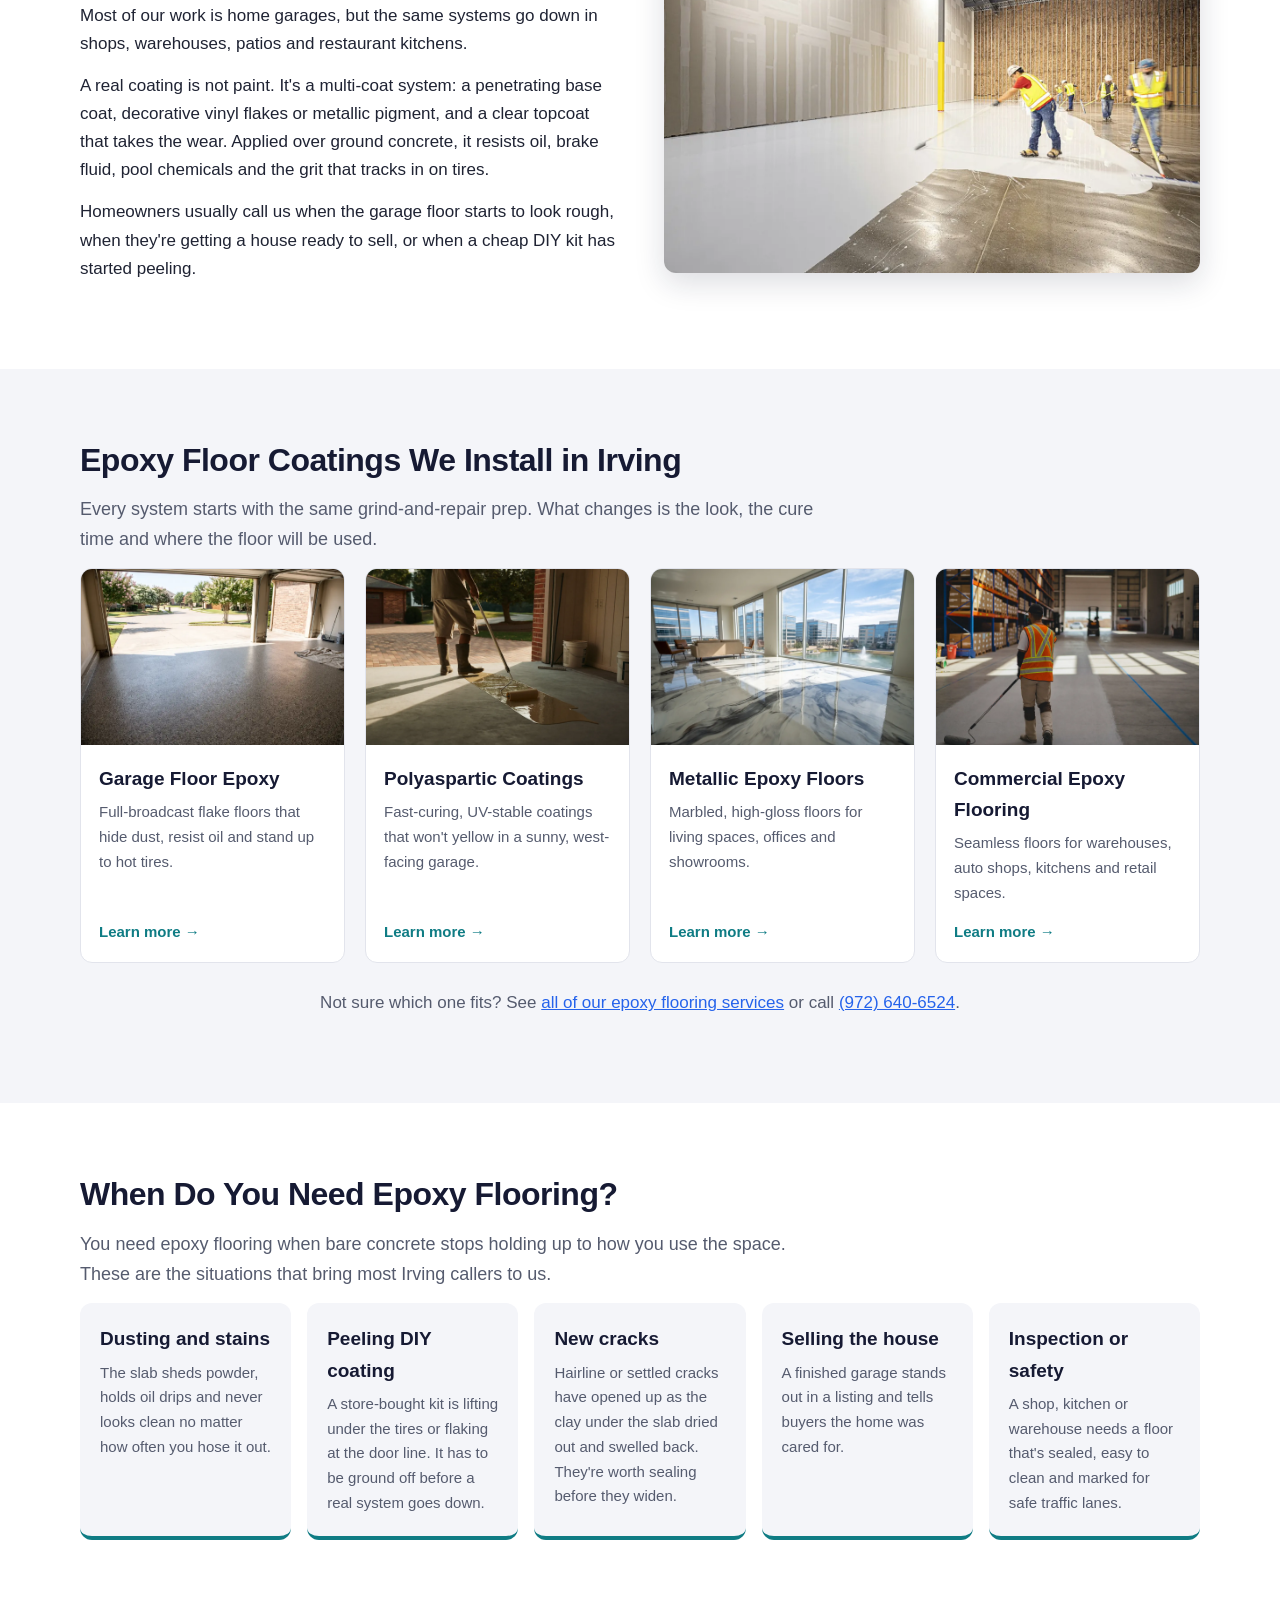
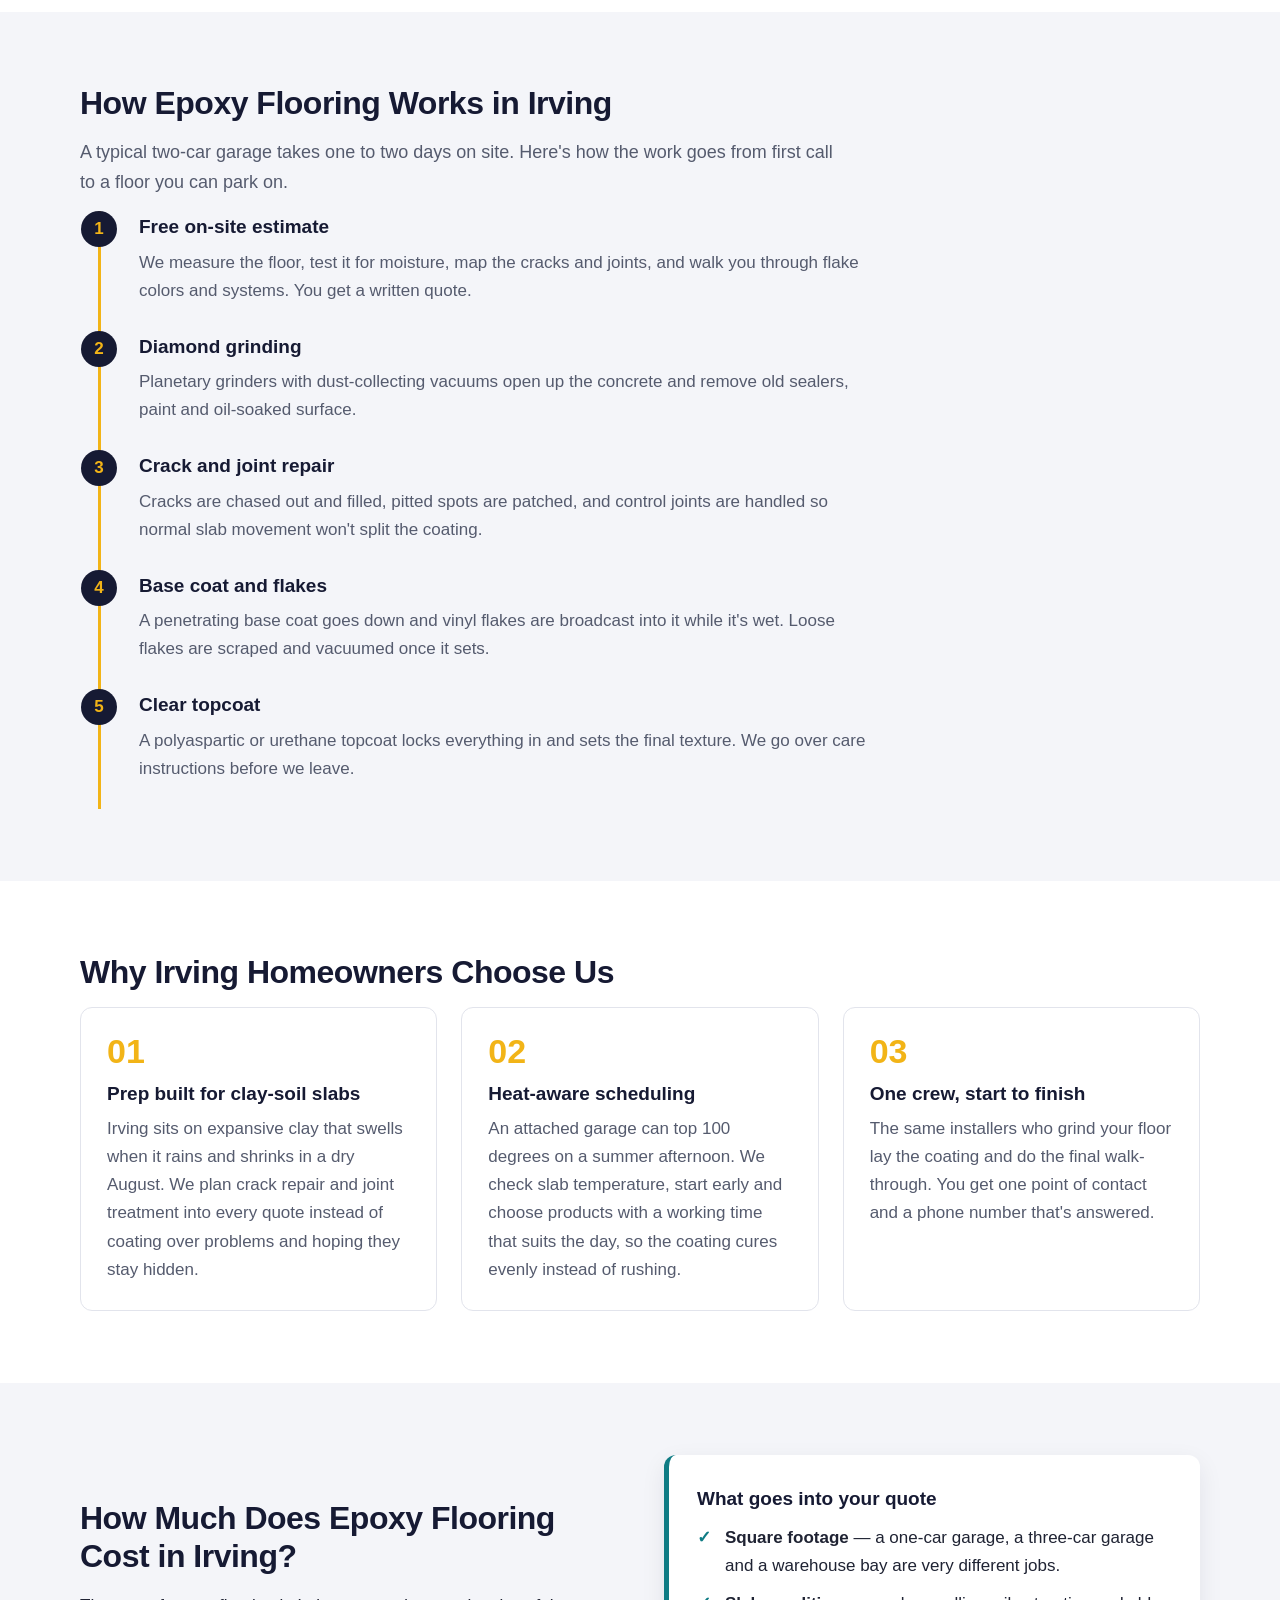
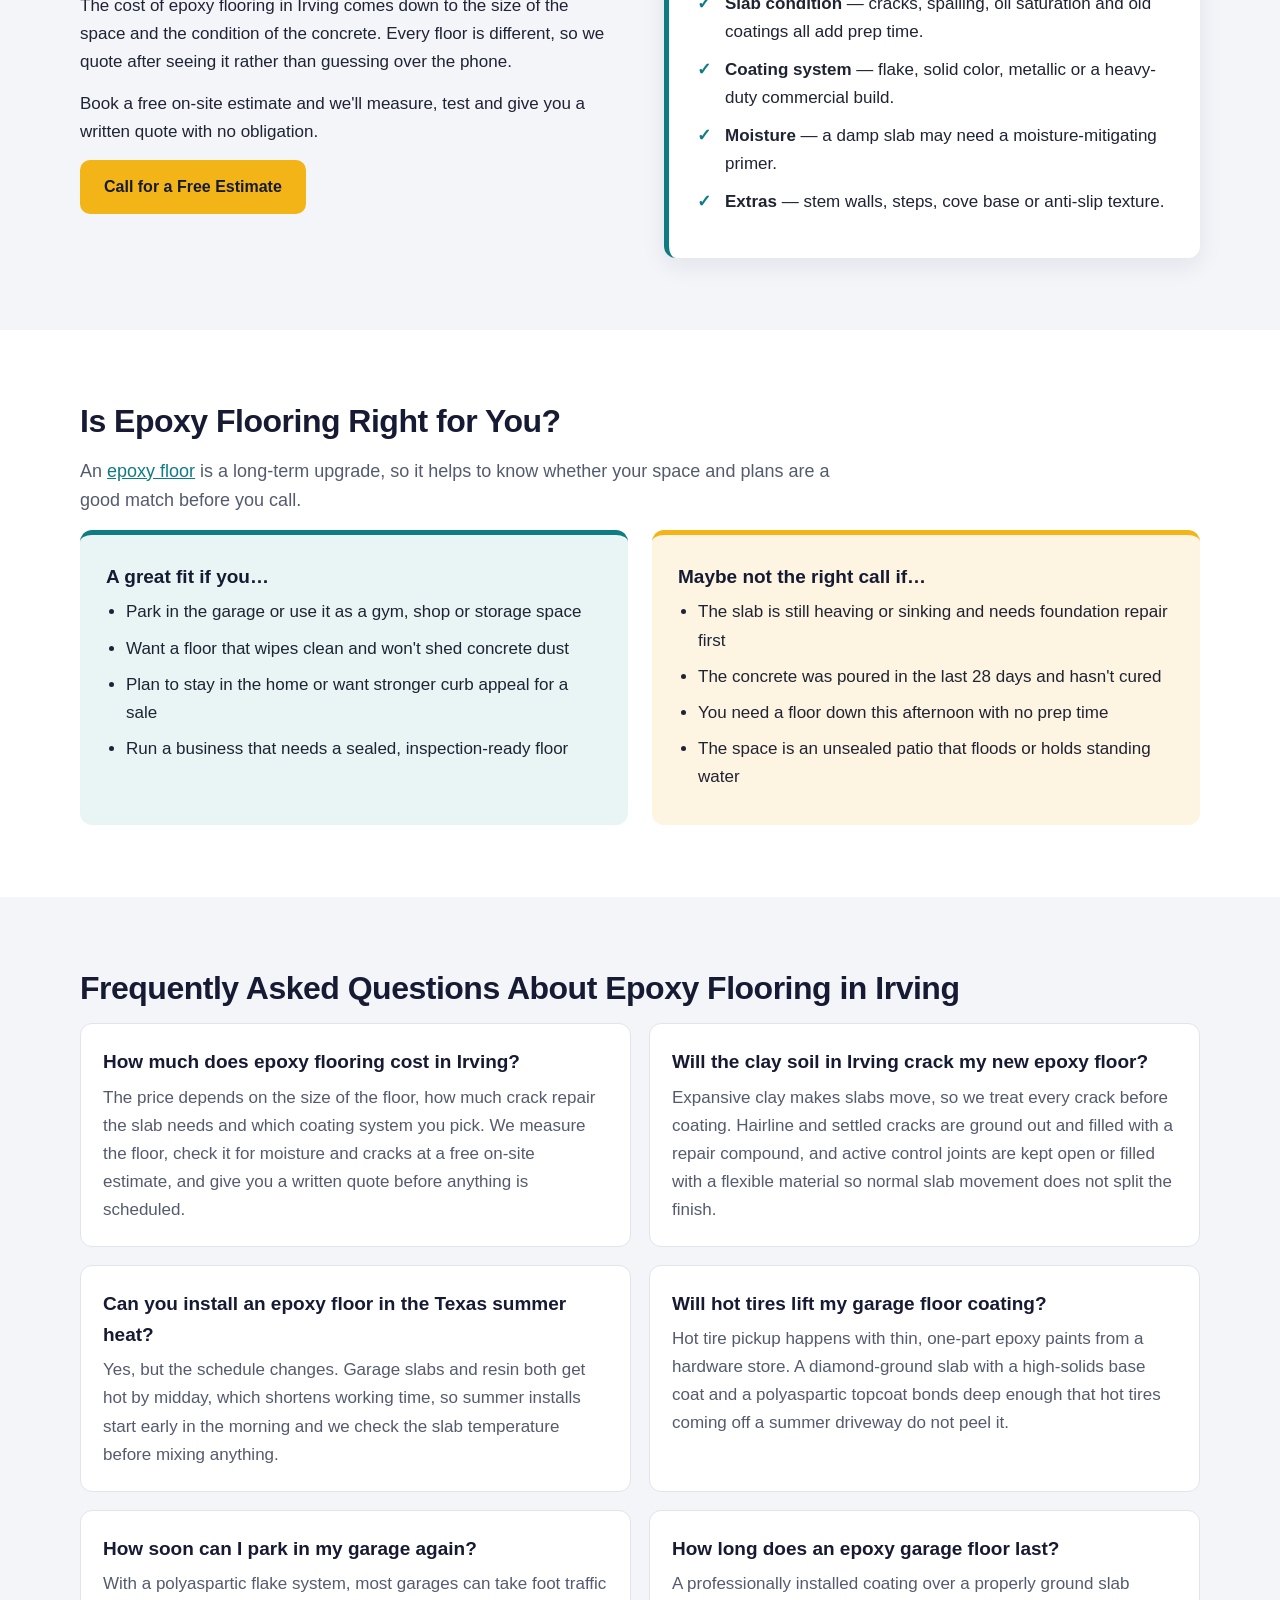
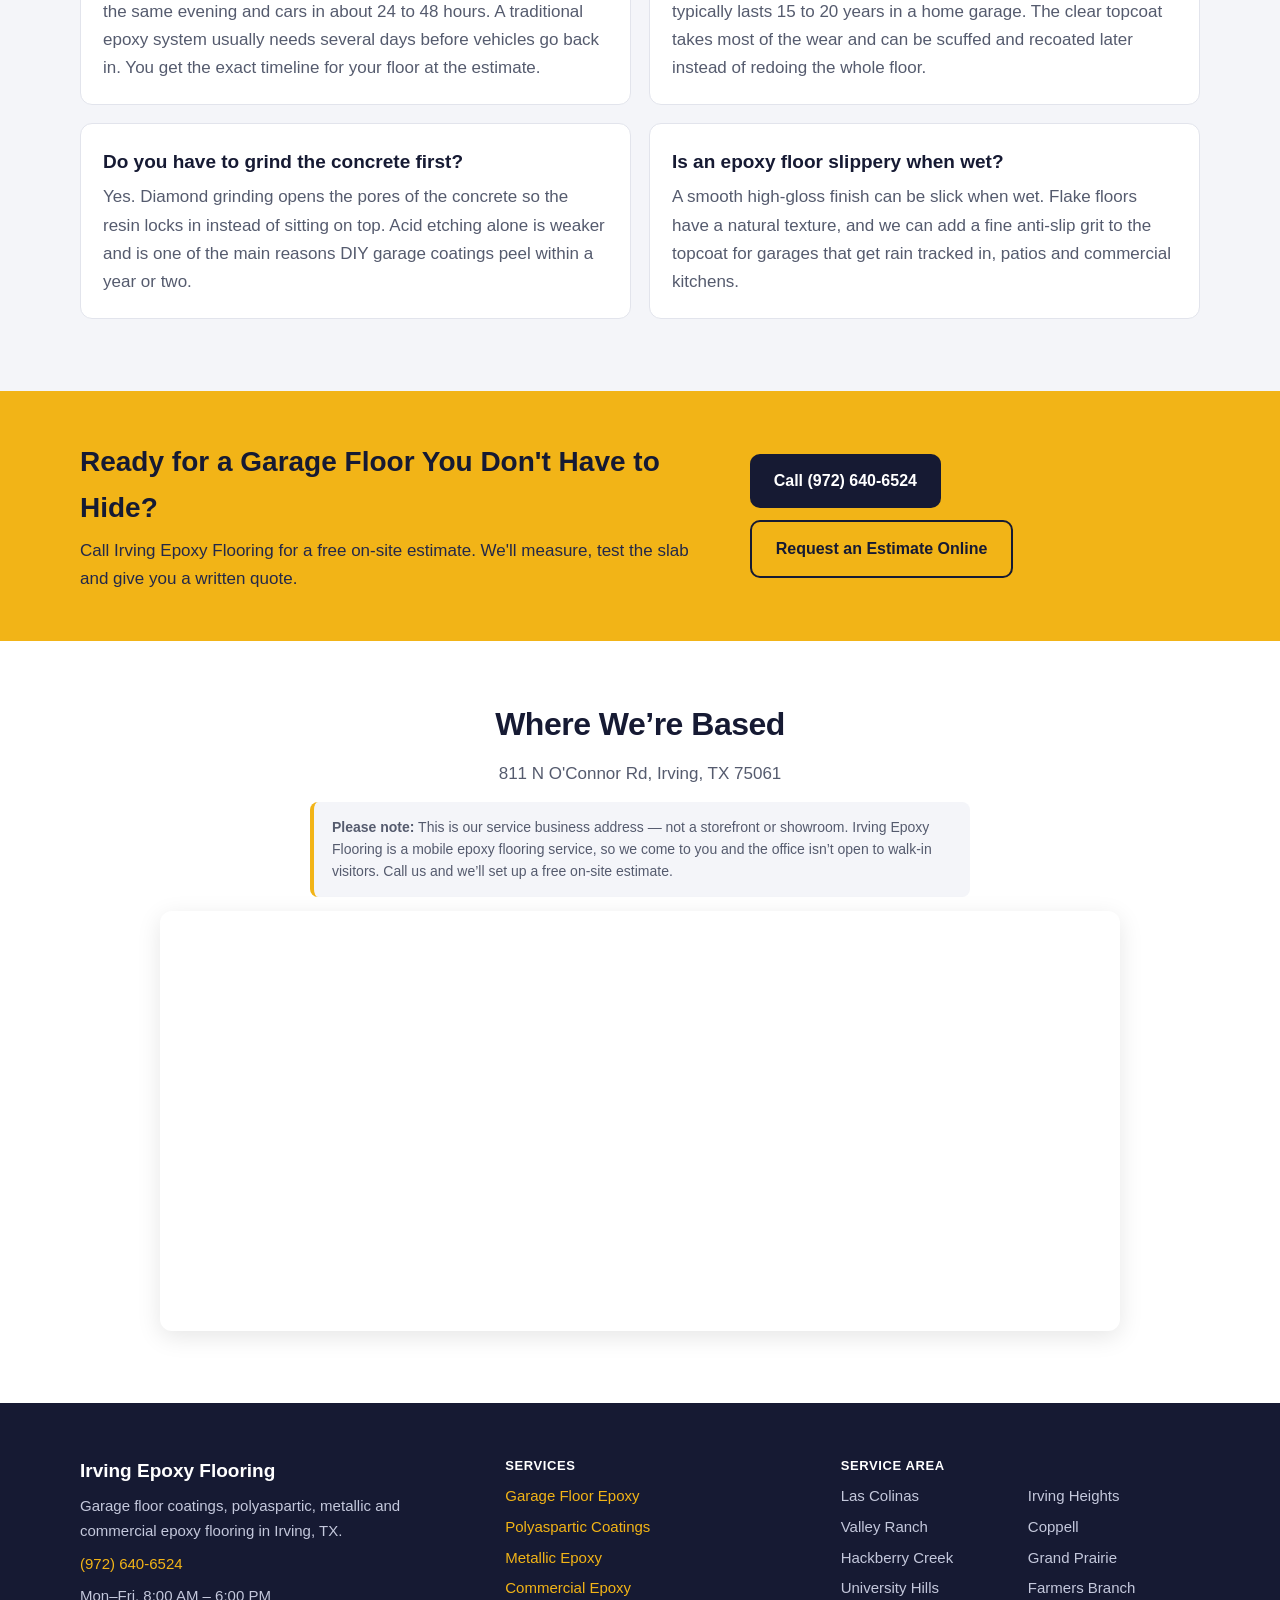
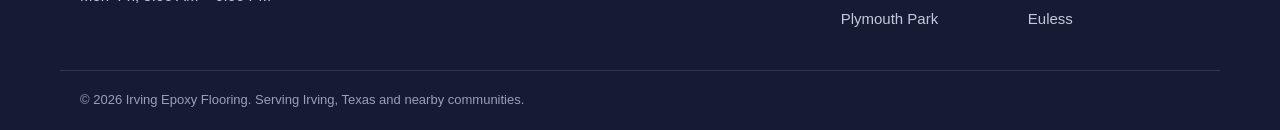
==== commit 25f794ef: "Add backlink to madisonepoxyfloors.com (circle #254)" ====
--- a/index.html
+++ b/index.html
@@ -284,7 +284,7 @@
 <section class="section">
   <div class="wrap">
     <h2>Is Epoxy Flooring Right for You?</h2>
-    <p class="lead">An epoxy floor is a long-term upgrade, so it helps to know whether your space and plans are a good match before you call.</p>
+    <p class="lead">An <a href="https://www.madisonepoxyfloors.com/">epoxy floor</a> is a long-term upgrade, so it helps to know whether your space and plans are a good match before you call.</p>
     <div class="fit-grid">
       <div class="fit yes">
         <h3>A great fit if you&hellip;</h3>
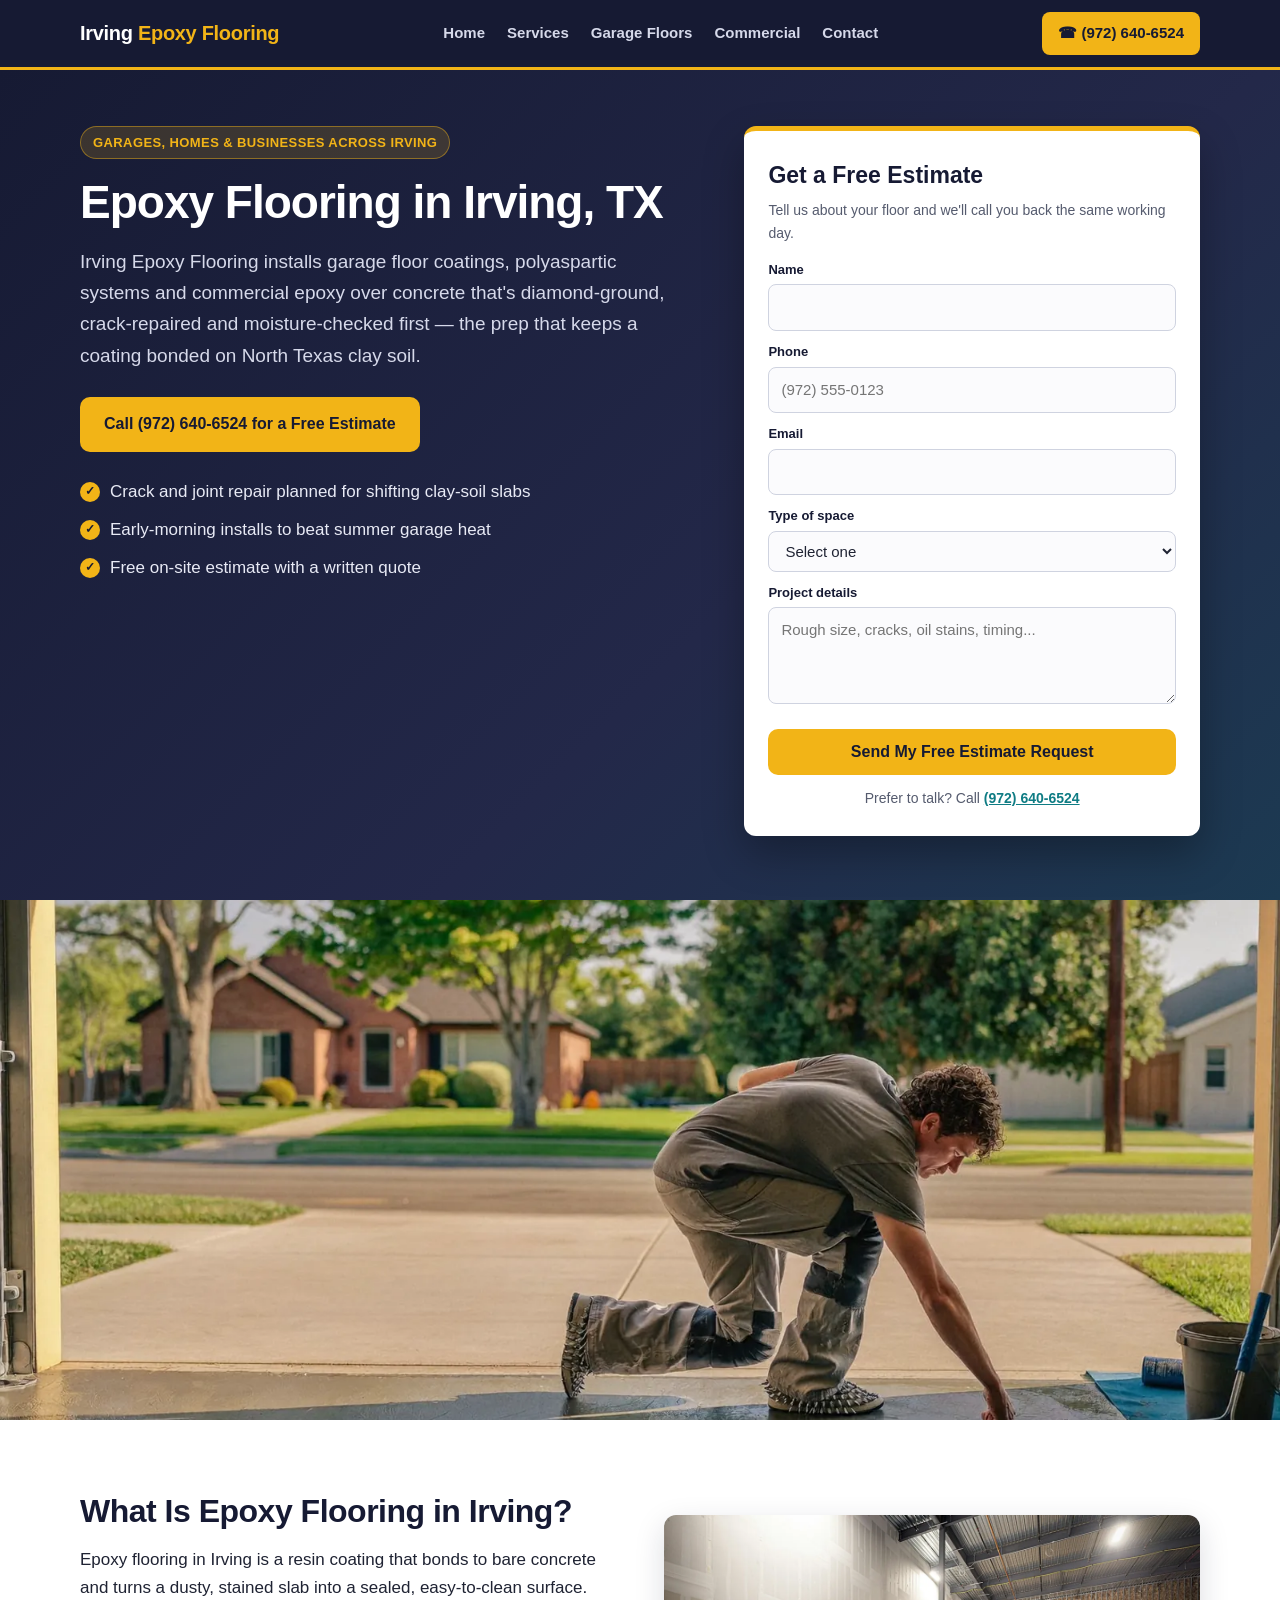
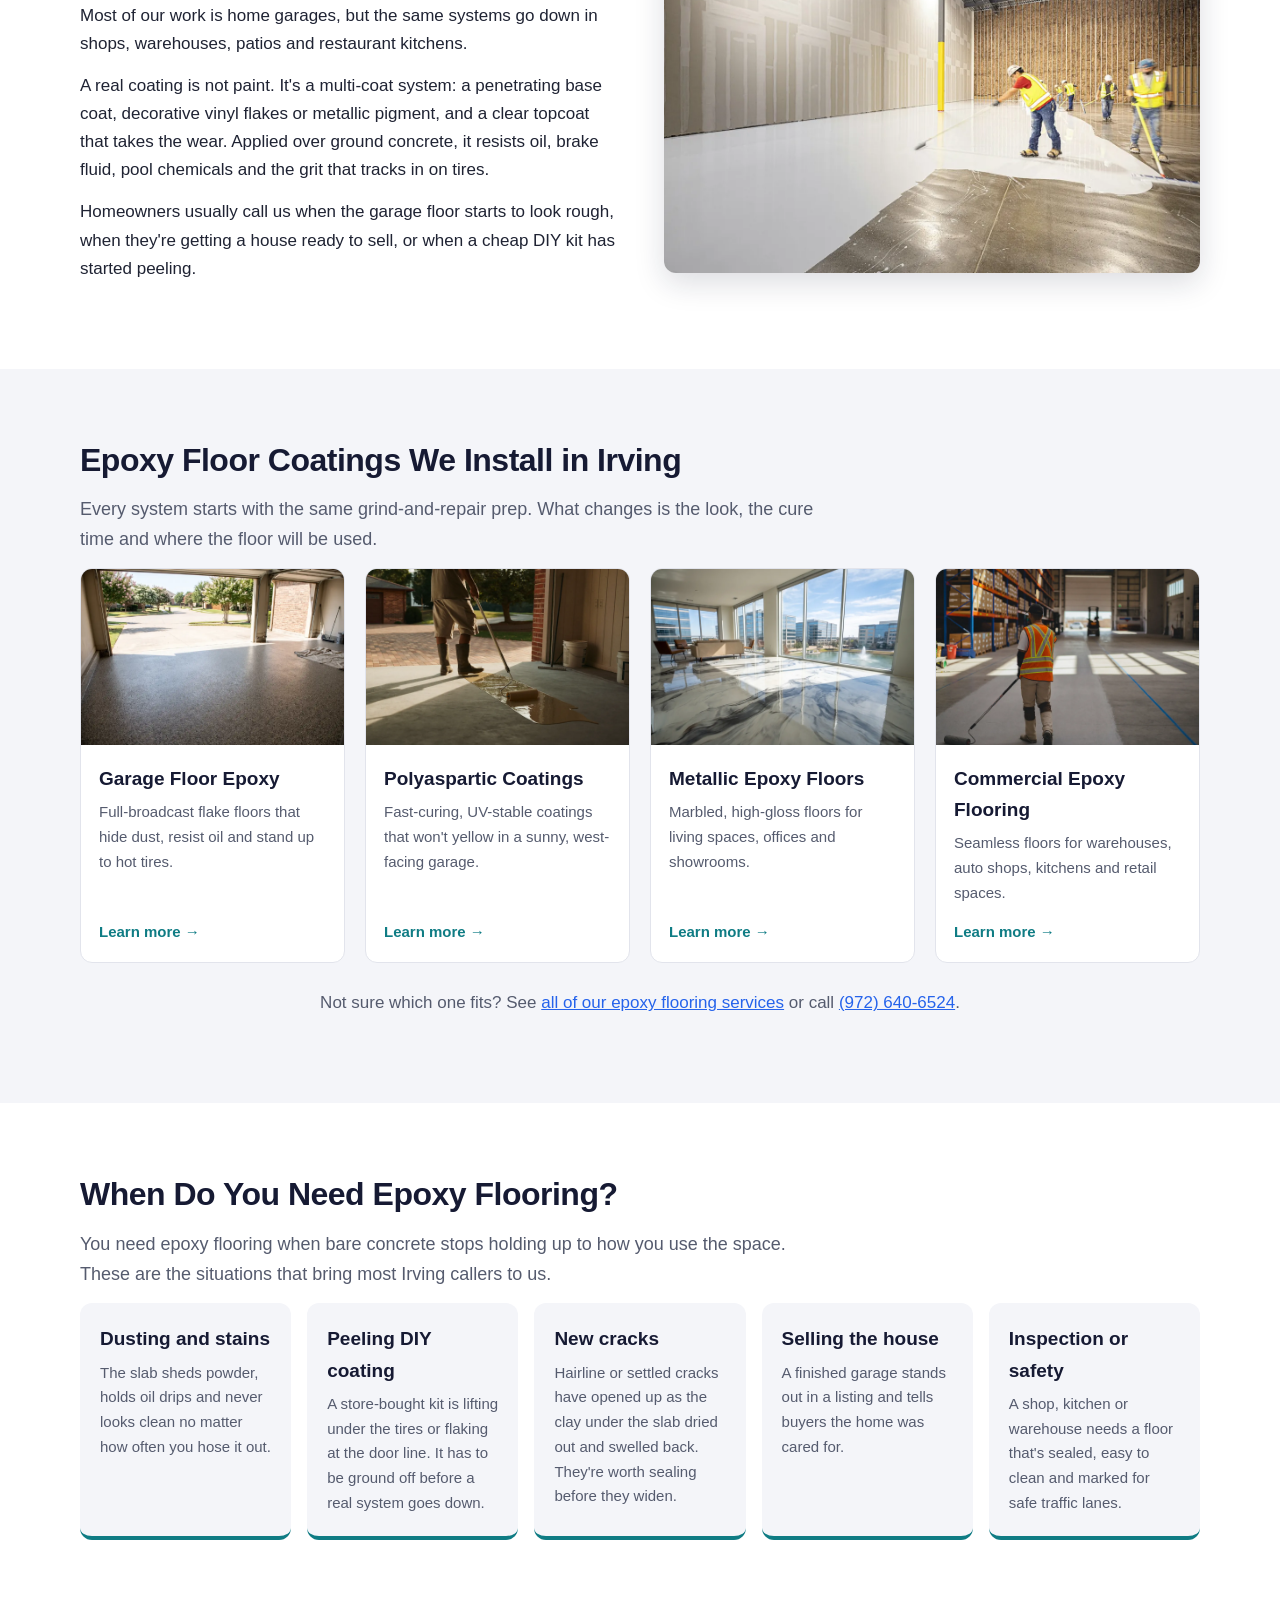
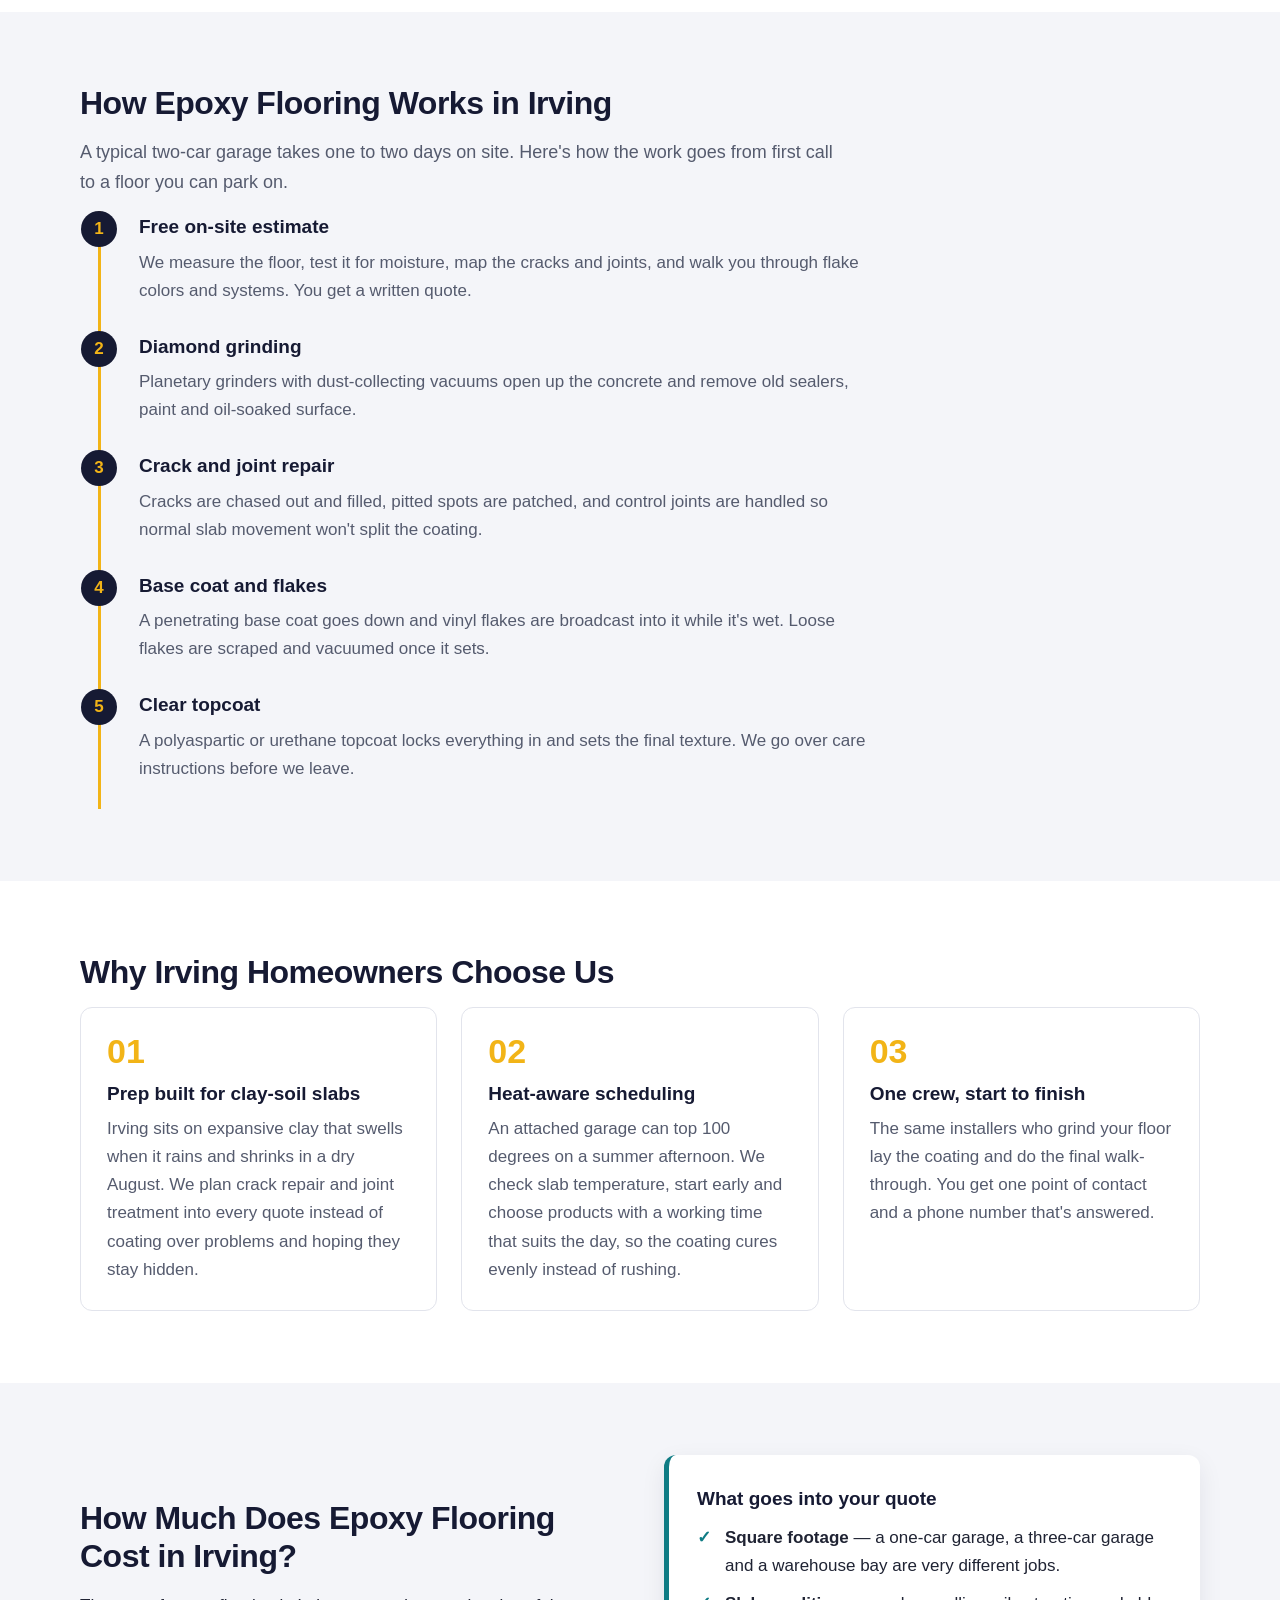
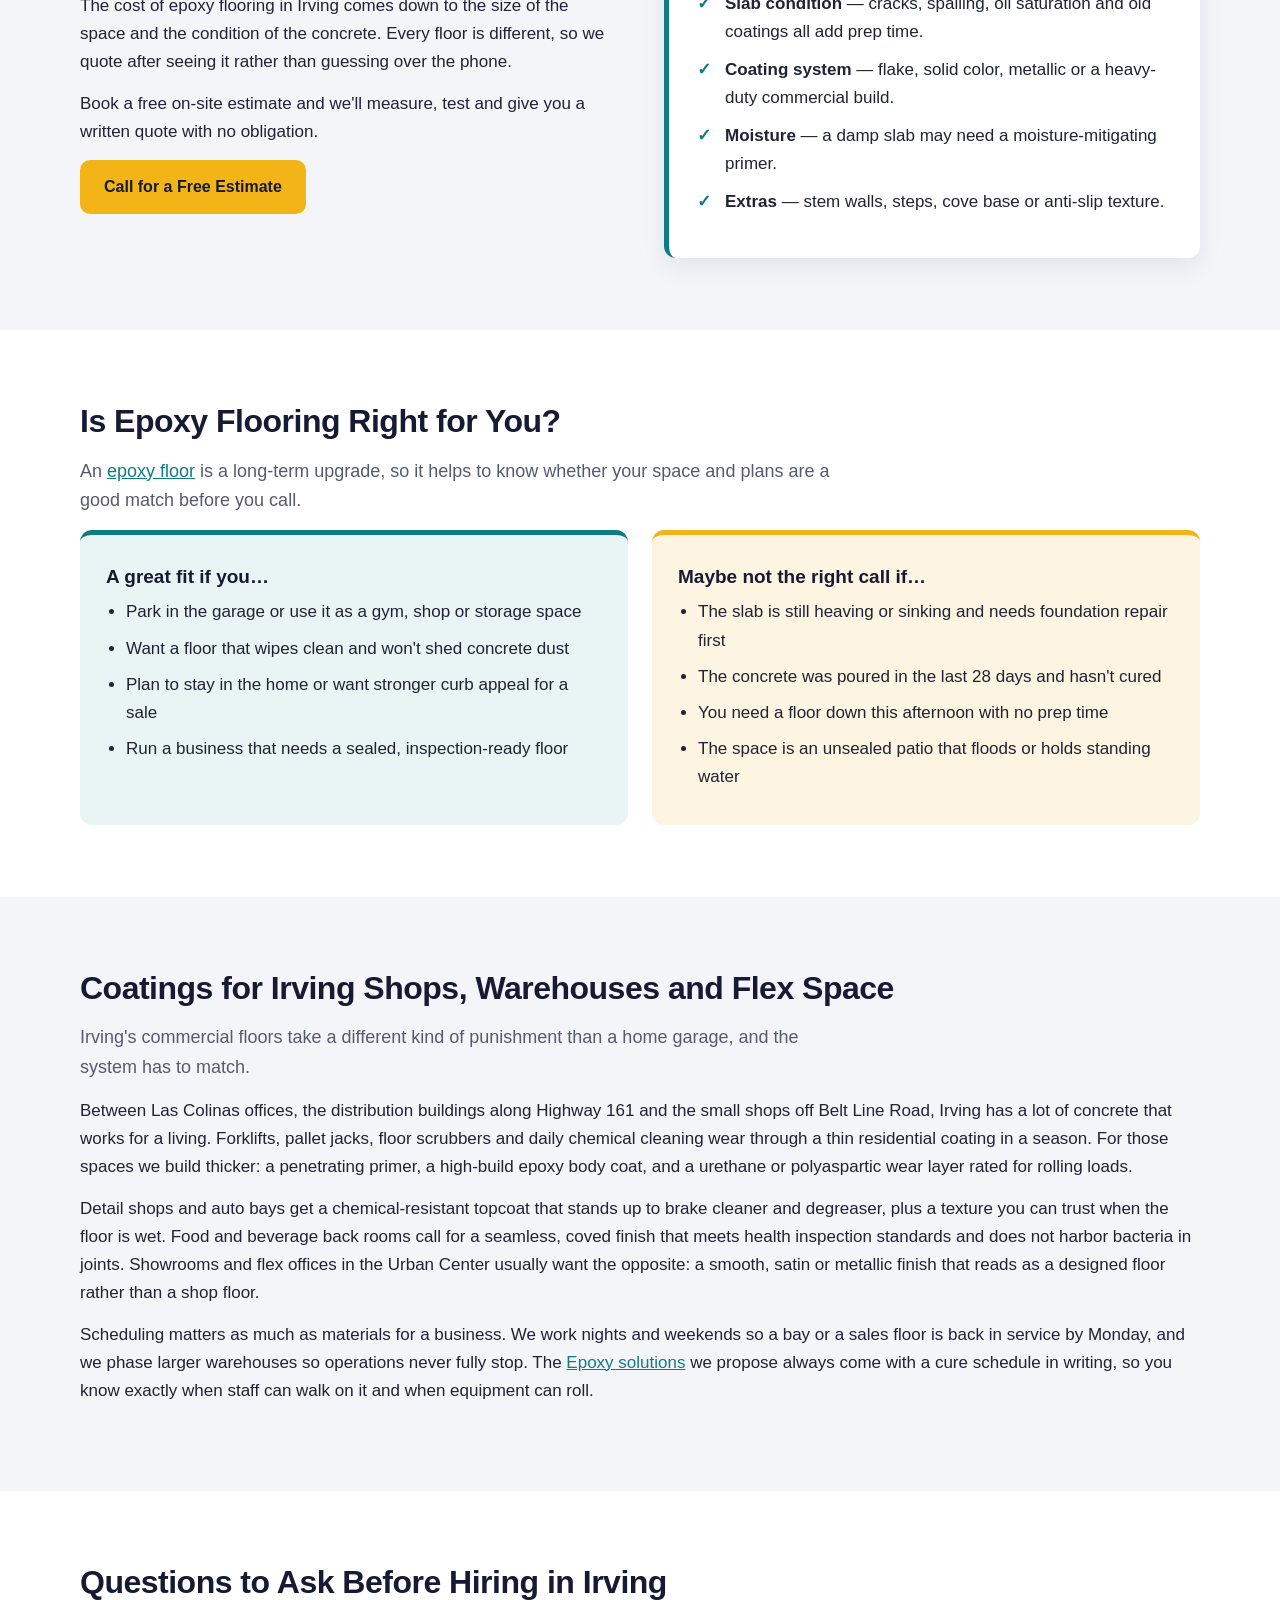
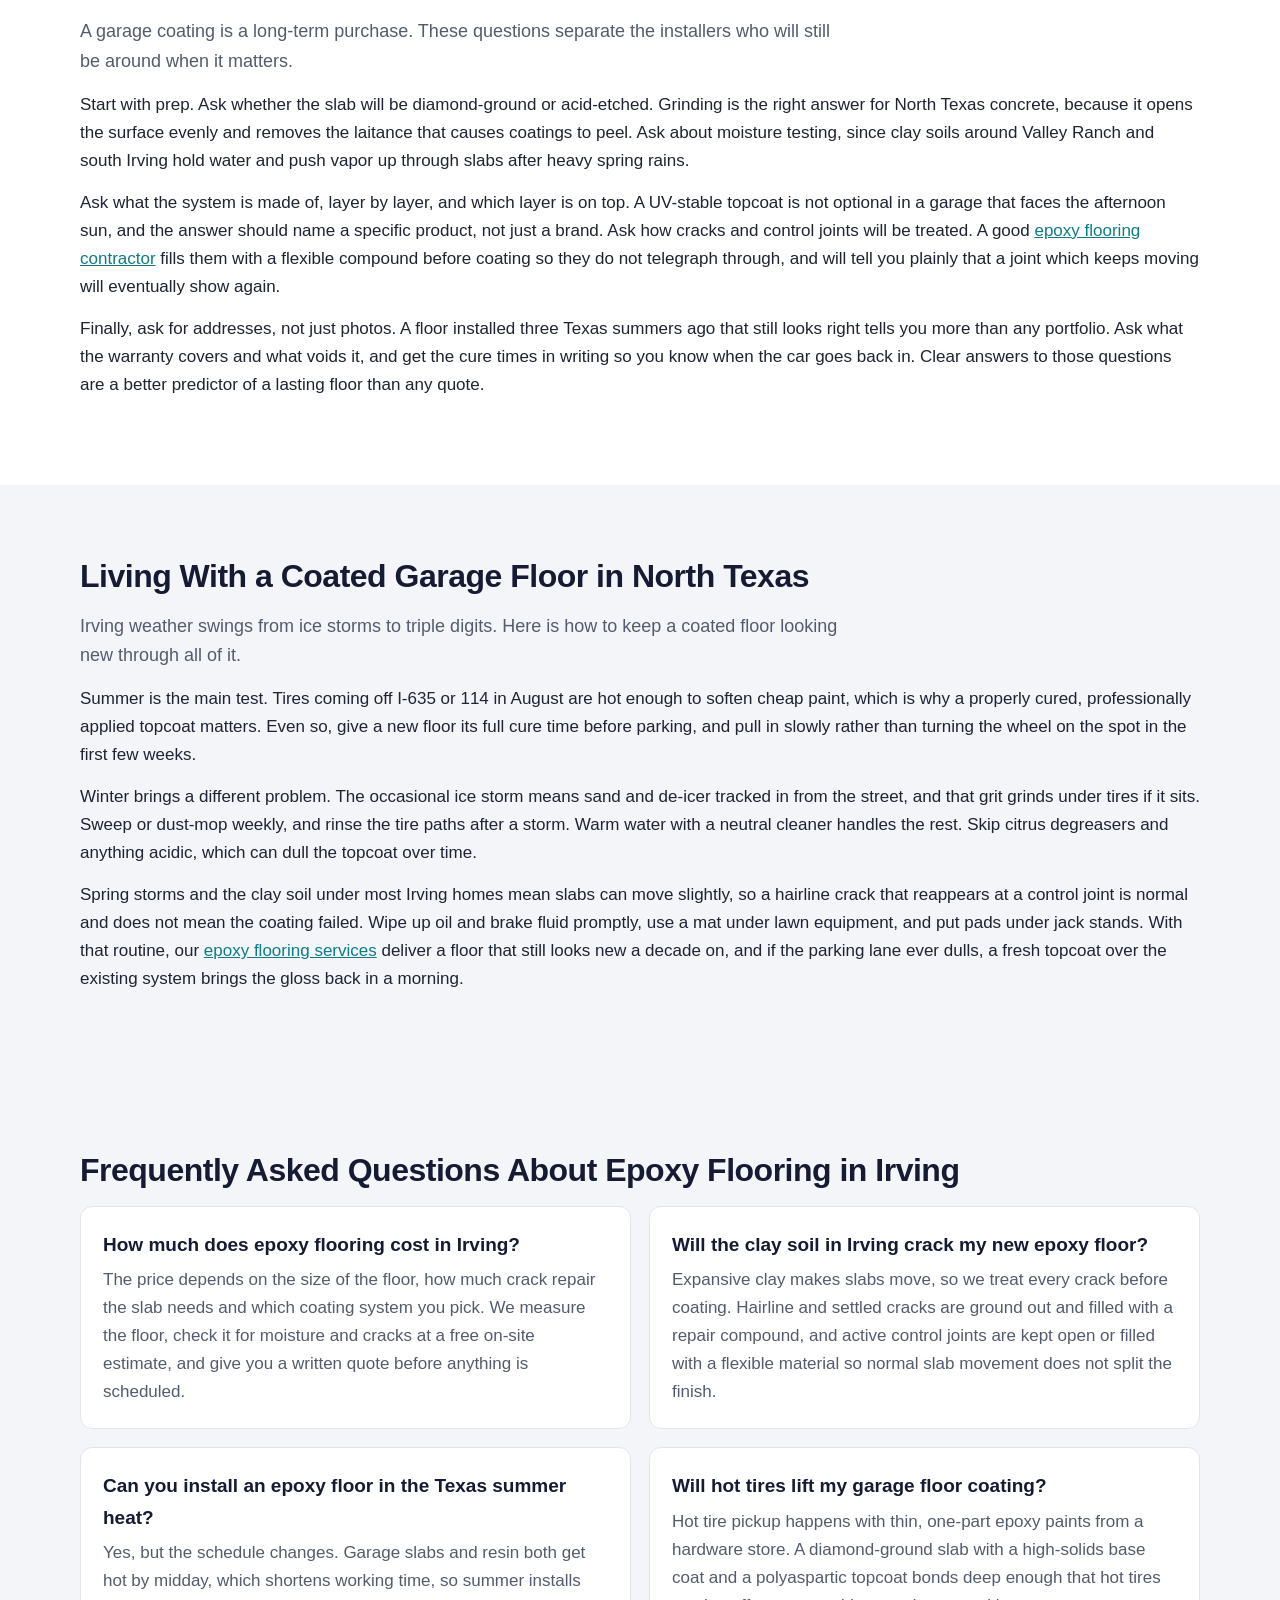
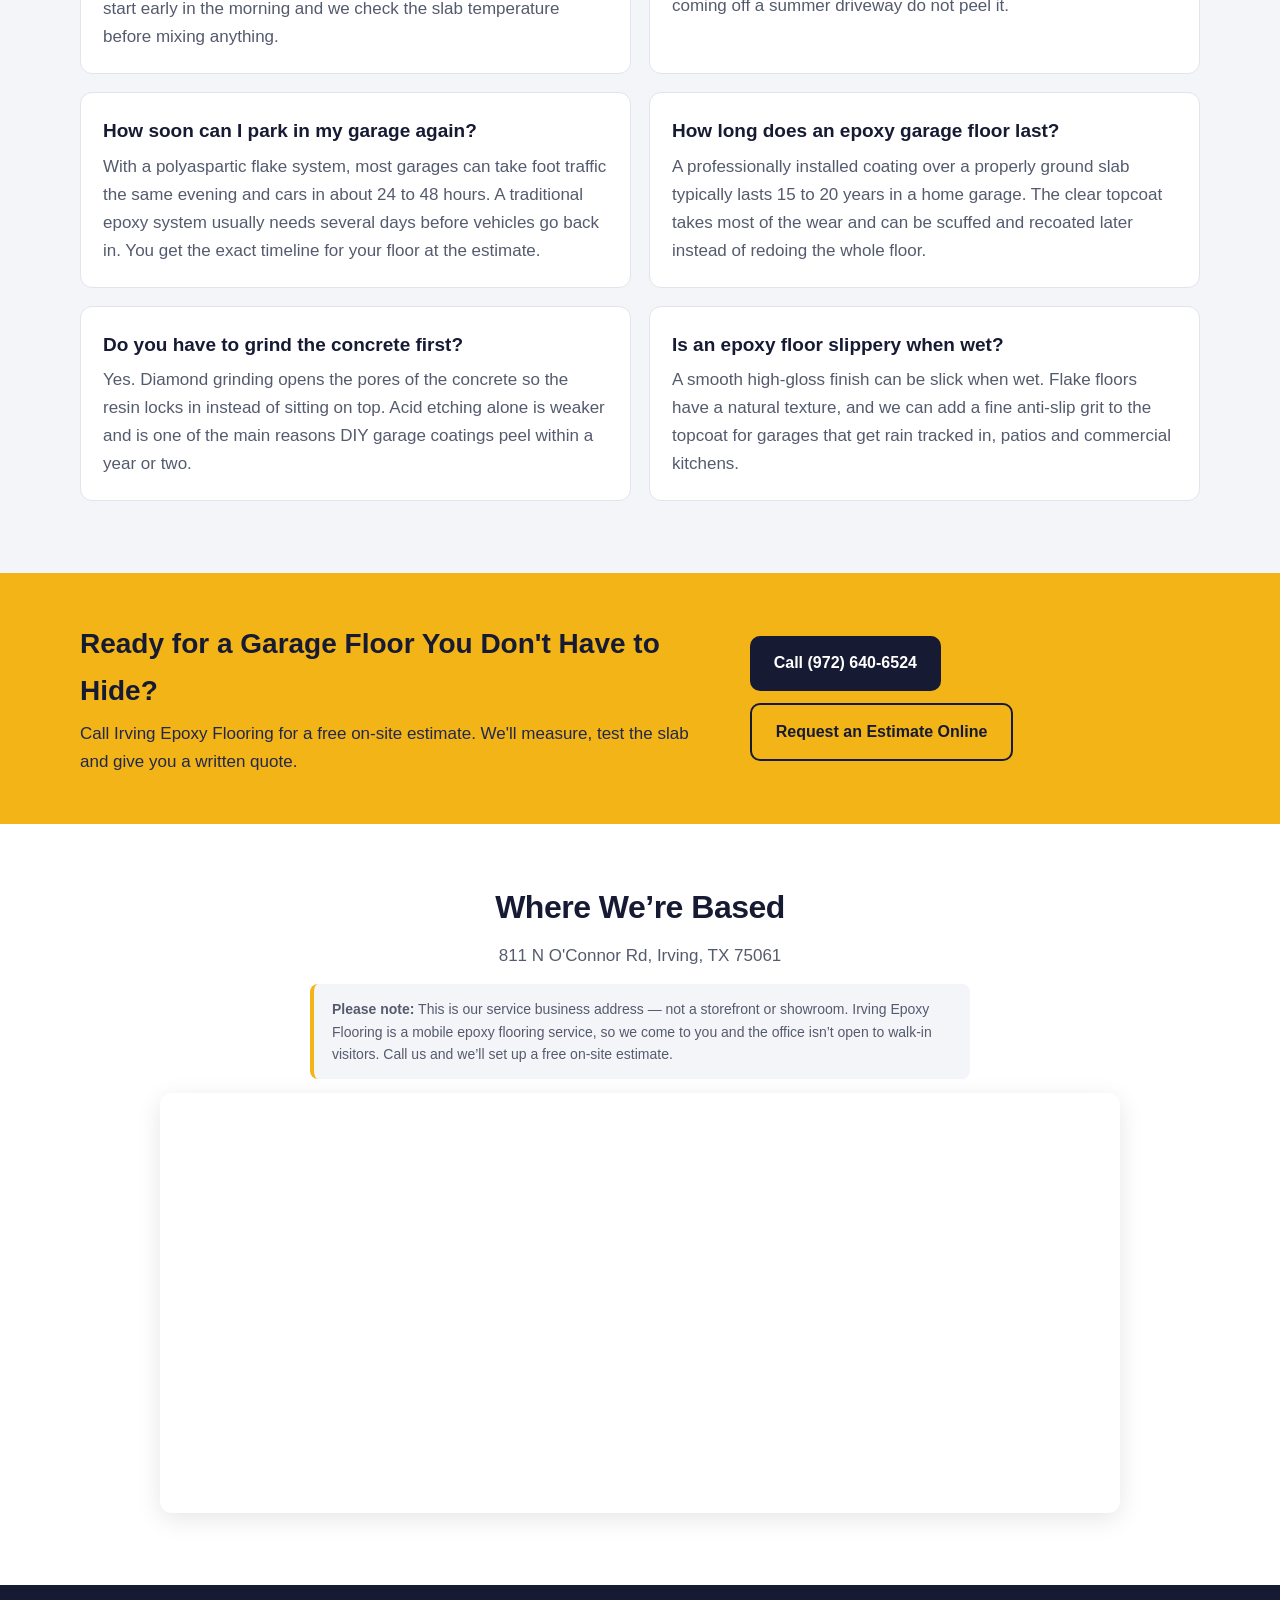
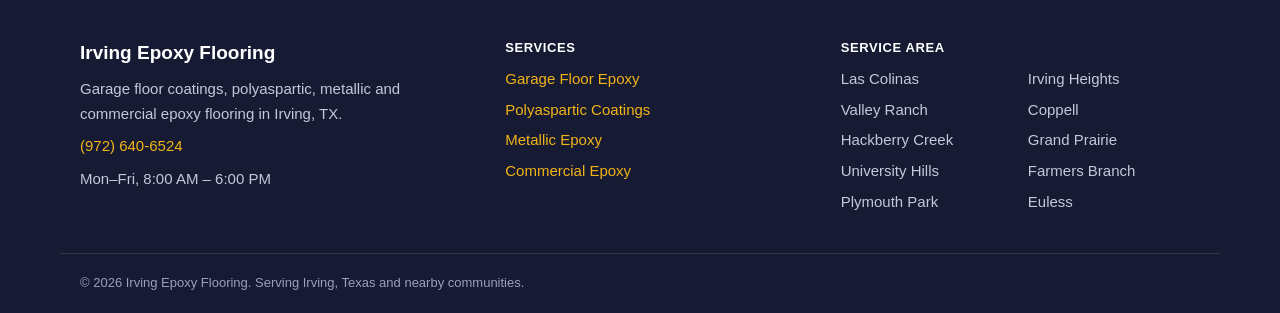
==== commit 8acec1f4: "Add backlinks to portervilleepoxyflooring.com, epoxyflooringmansfieldtx.com, sugarlandepoxyflooringg" ====
--- a/index.html
+++ b/index.html
@@ -308,6 +308,36 @@
   </div>
 </section>
 
+<section class="section alt">
+  <div class="wrap">
+    <h2>Coatings for Irving Shops, Warehouses and Flex Space</h2>
+    <p class="lead">Irving's commercial floors take a different kind of punishment than a home garage, and the system has to match.</p>
+    <p>Between Las Colinas offices, the distribution buildings along Highway 161 and the small shops off Belt Line Road, Irving has a lot of concrete that works for a living. Forklifts, pallet jacks, floor scrubbers and daily chemical cleaning wear through a thin residential coating in a season. For those spaces we build thicker: a penetrating primer, a high-build epoxy body coat, and a urethane or polyaspartic wear layer rated for rolling loads.</p>
+    <p>Detail shops and auto bays get a chemical-resistant topcoat that stands up to brake cleaner and degreaser, plus a texture you can trust when the floor is wet. Food and beverage back rooms call for a seamless, coved finish that meets health inspection standards and does not harbor bacteria in joints. Showrooms and flex offices in the Urban Center usually want the opposite: a smooth, satin or metallic finish that reads as a designed floor rather than a shop floor.</p>
+    <p>Scheduling matters as much as materials for a business. We work nights and weekends so a bay or a sales floor is back in service by Monday, and we phase larger warehouses so operations never fully stop. The <a href="https://www.portervilleepoxyflooring.com/">Epoxy solutions</a> we propose always come with a cure schedule in writing, so you know exactly when staff can walk on it and when equipment can roll.</p>
+  </div>
+</section>
+
+<section class="section">
+  <div class="wrap">
+    <h2>Questions to Ask Before Hiring in Irving</h2>
+    <p class="lead">A garage coating is a long-term purchase. These questions separate the installers who will still be around when it matters.</p>
+    <p>Start with prep. Ask whether the slab will be diamond-ground or acid-etched. Grinding is the right answer for North Texas concrete, because it opens the surface evenly and removes the laitance that causes coatings to peel. Ask about moisture testing, since clay soils around Valley Ranch and south Irving hold water and push vapor up through slabs after heavy spring rains.</p>
+    <p>Ask what the system is made of, layer by layer, and which layer is on top. A UV-stable topcoat is not optional in a garage that faces the afternoon sun, and the answer should name a specific product, not just a brand. Ask how cracks and control joints will be treated. A good <a href="https://epoxyflooringmansfieldtx.com/">epoxy flooring contractor</a> fills them with a flexible compound before coating so they do not telegraph through, and will tell you plainly that a joint which keeps moving will eventually show again.</p>
+    <p>Finally, ask for addresses, not just photos. A floor installed three Texas summers ago that still looks right tells you more than any portfolio. Ask what the warranty covers and what voids it, and get the cure times in writing so you know when the car goes back in. Clear answers to those questions are a better predictor of a lasting floor than any quote.</p>
+  </div>
+</section>
+
+<section class="section alt">
+  <div class="wrap">
+    <h2>Living With a Coated Garage Floor in North Texas</h2>
+    <p class="lead">Irving weather swings from ice storms to triple digits. Here is how to keep a coated floor looking new through all of it.</p>
+    <p>Summer is the main test. Tires coming off I-635 or 114 in August are hot enough to soften cheap paint, which is why a properly cured, professionally applied topcoat matters. Even so, give a new floor its full cure time before parking, and pull in slowly rather than turning the wheel on the spot in the first few weeks.</p>
+    <p>Winter brings a different problem. The occasional ice storm means sand and de-icer tracked in from the street, and that grit grinds under tires if it sits. Sweep or dust-mop weekly, and rinse the tire paths after a storm. Warm water with a neutral cleaner handles the rest. Skip citrus degreasers and anything acidic, which can dull the topcoat over time.</p>
+    <p>Spring storms and the clay soil under most Irving homes mean slabs can move slightly, so a hairline crack that reappears at a control joint is normal and does not mean the coating failed. Wipe up oil and brake fluid promptly, use a mat under lawn equipment, and put pads under jack stands. With that routine, our <a href="https://sugarlandepoxyflooringguys.com/">epoxy flooring services</a> deliver a floor that still looks new a decade on, and if the parking lane ever dulls, a fresh topcoat over the existing system brings the gloss back in a morning.</p>
+  </div>
+</section>
+
 <section class="section alt" id="faq">
   <div class="wrap">
     <h2>Frequently Asked Questions About Epoxy Flooring in Irving</h2>
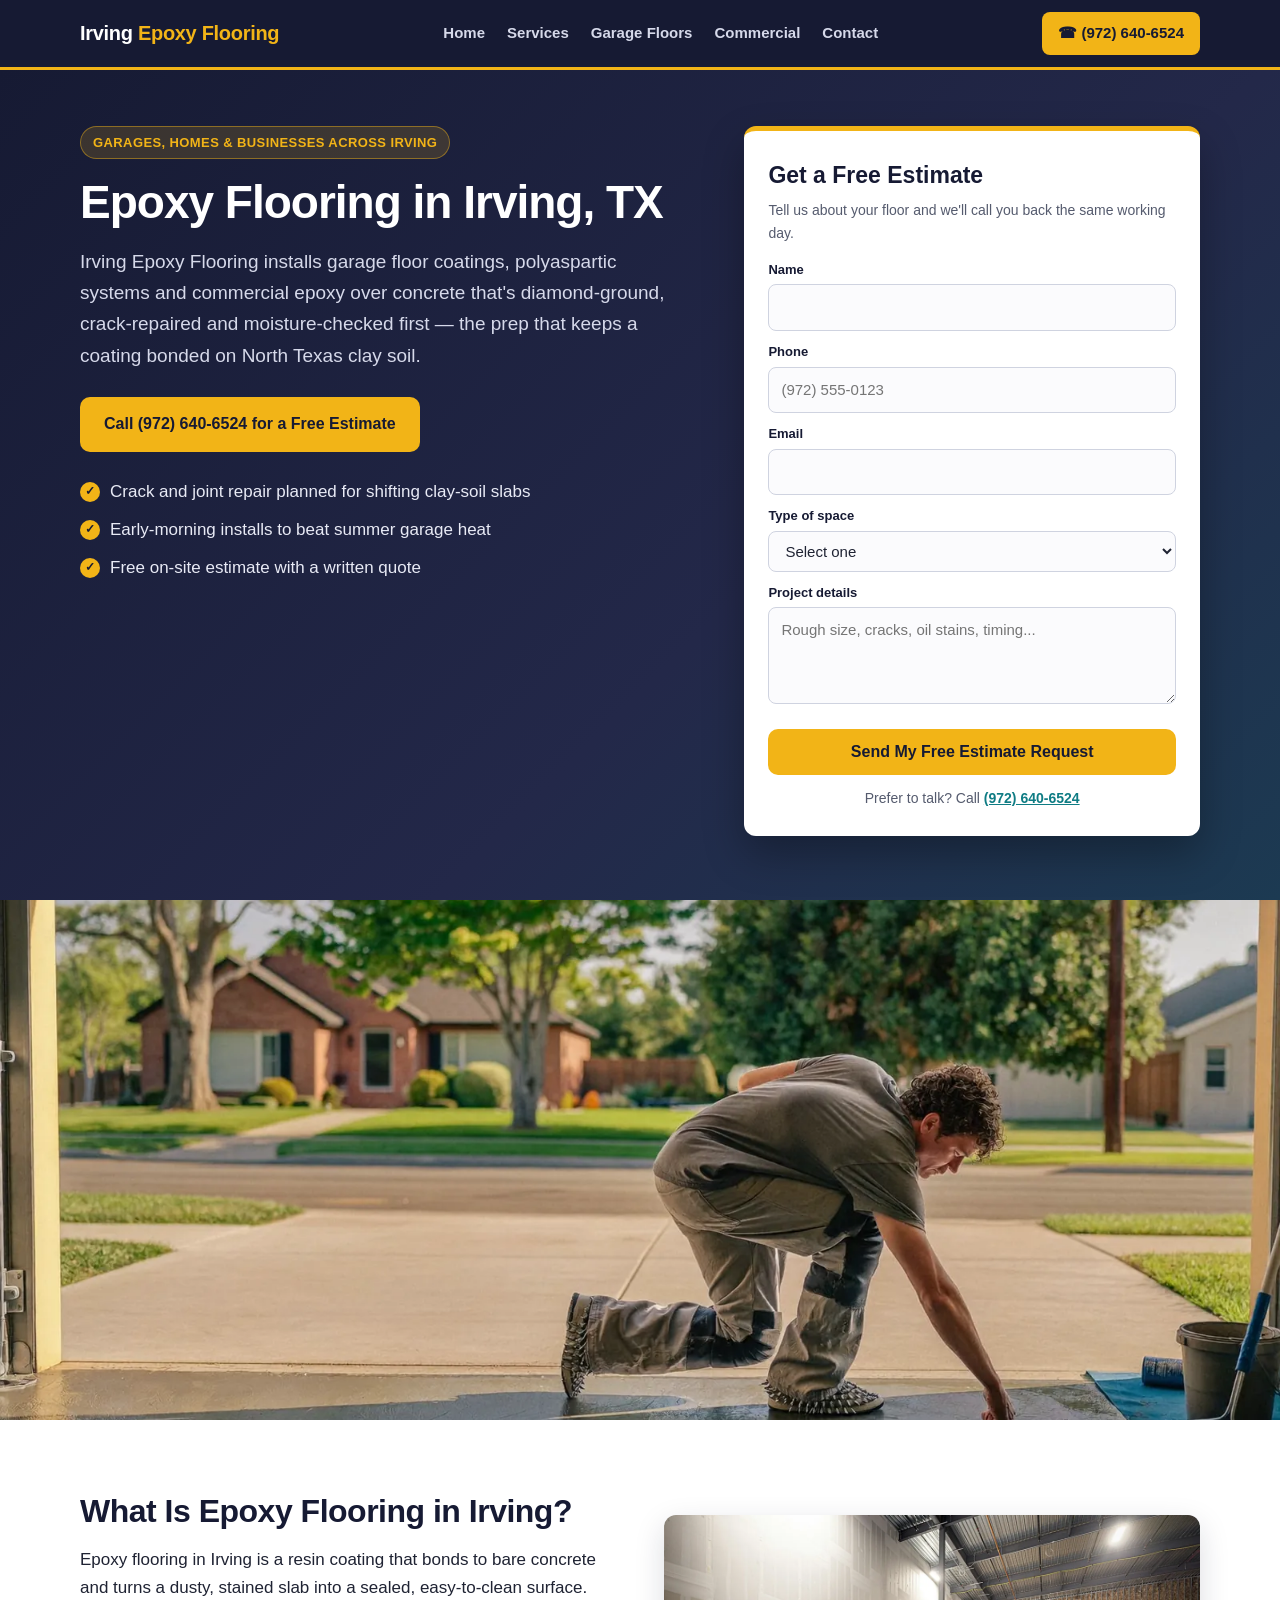
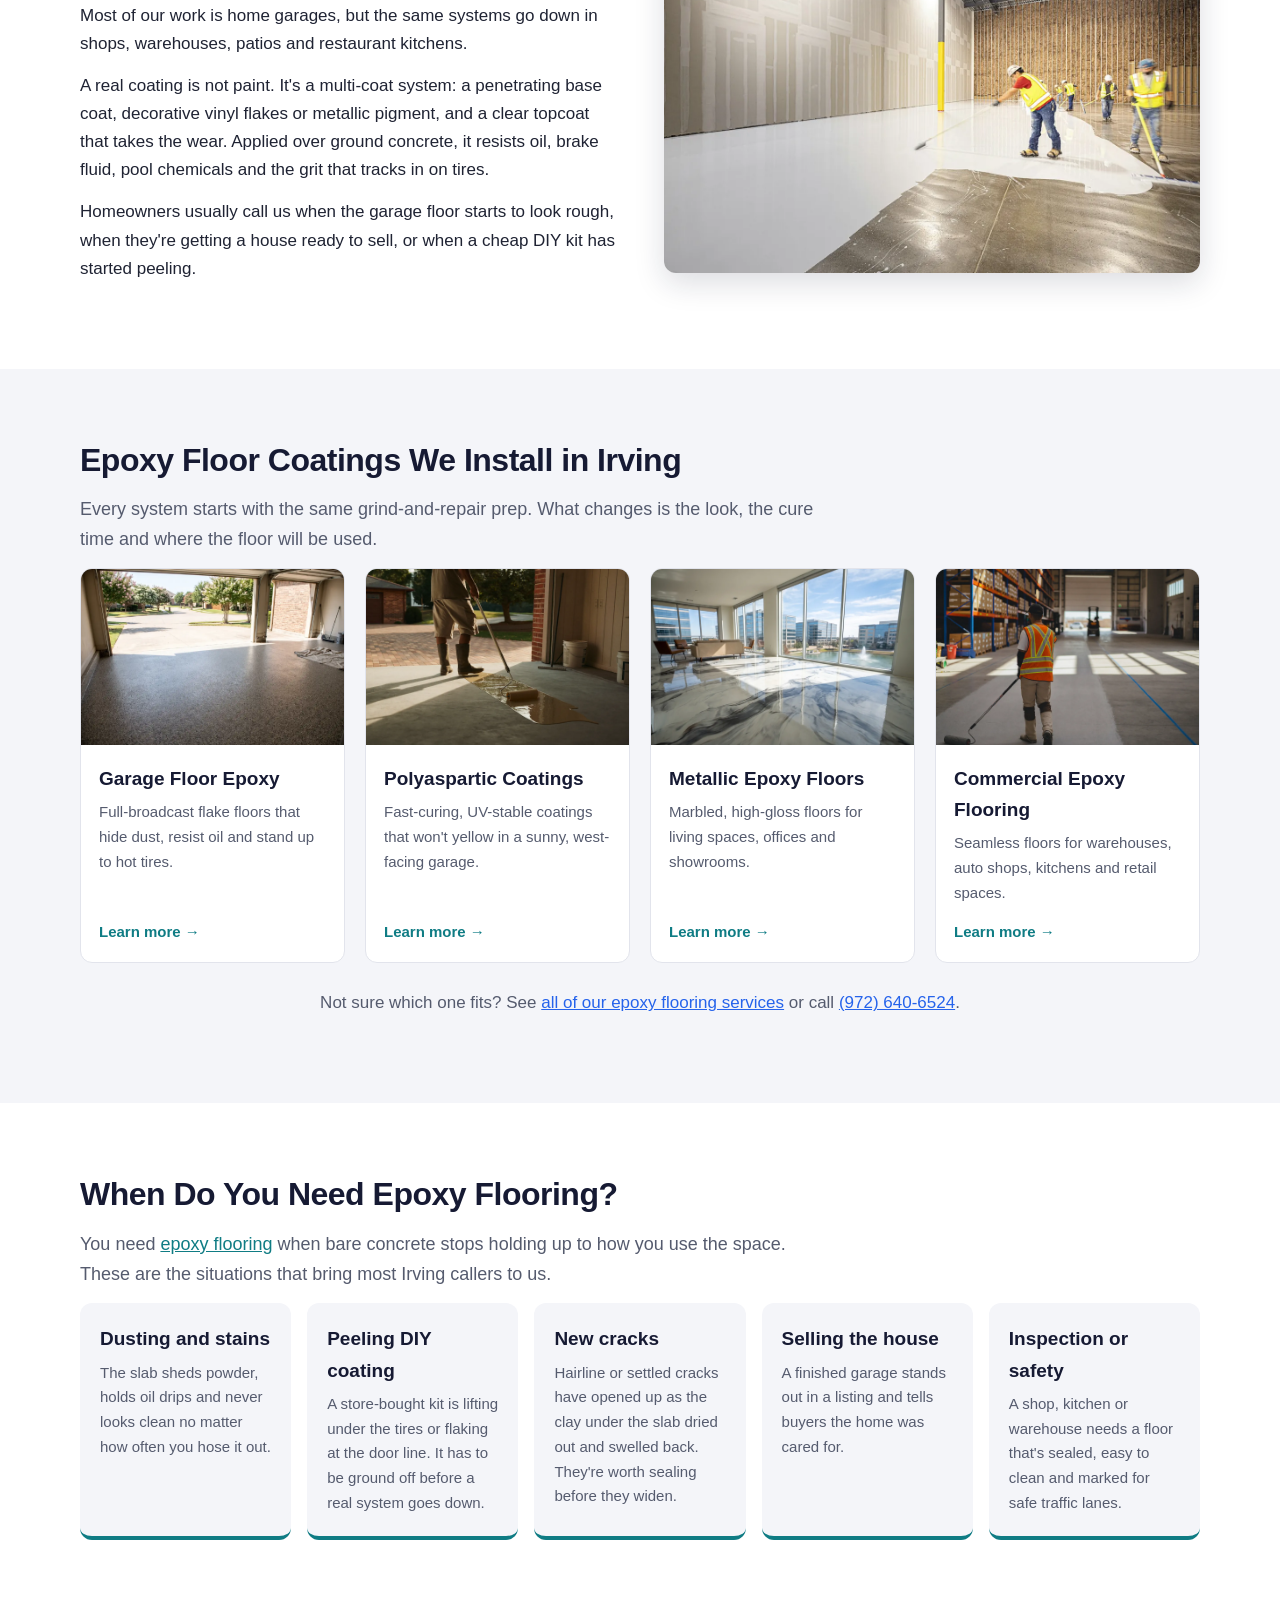
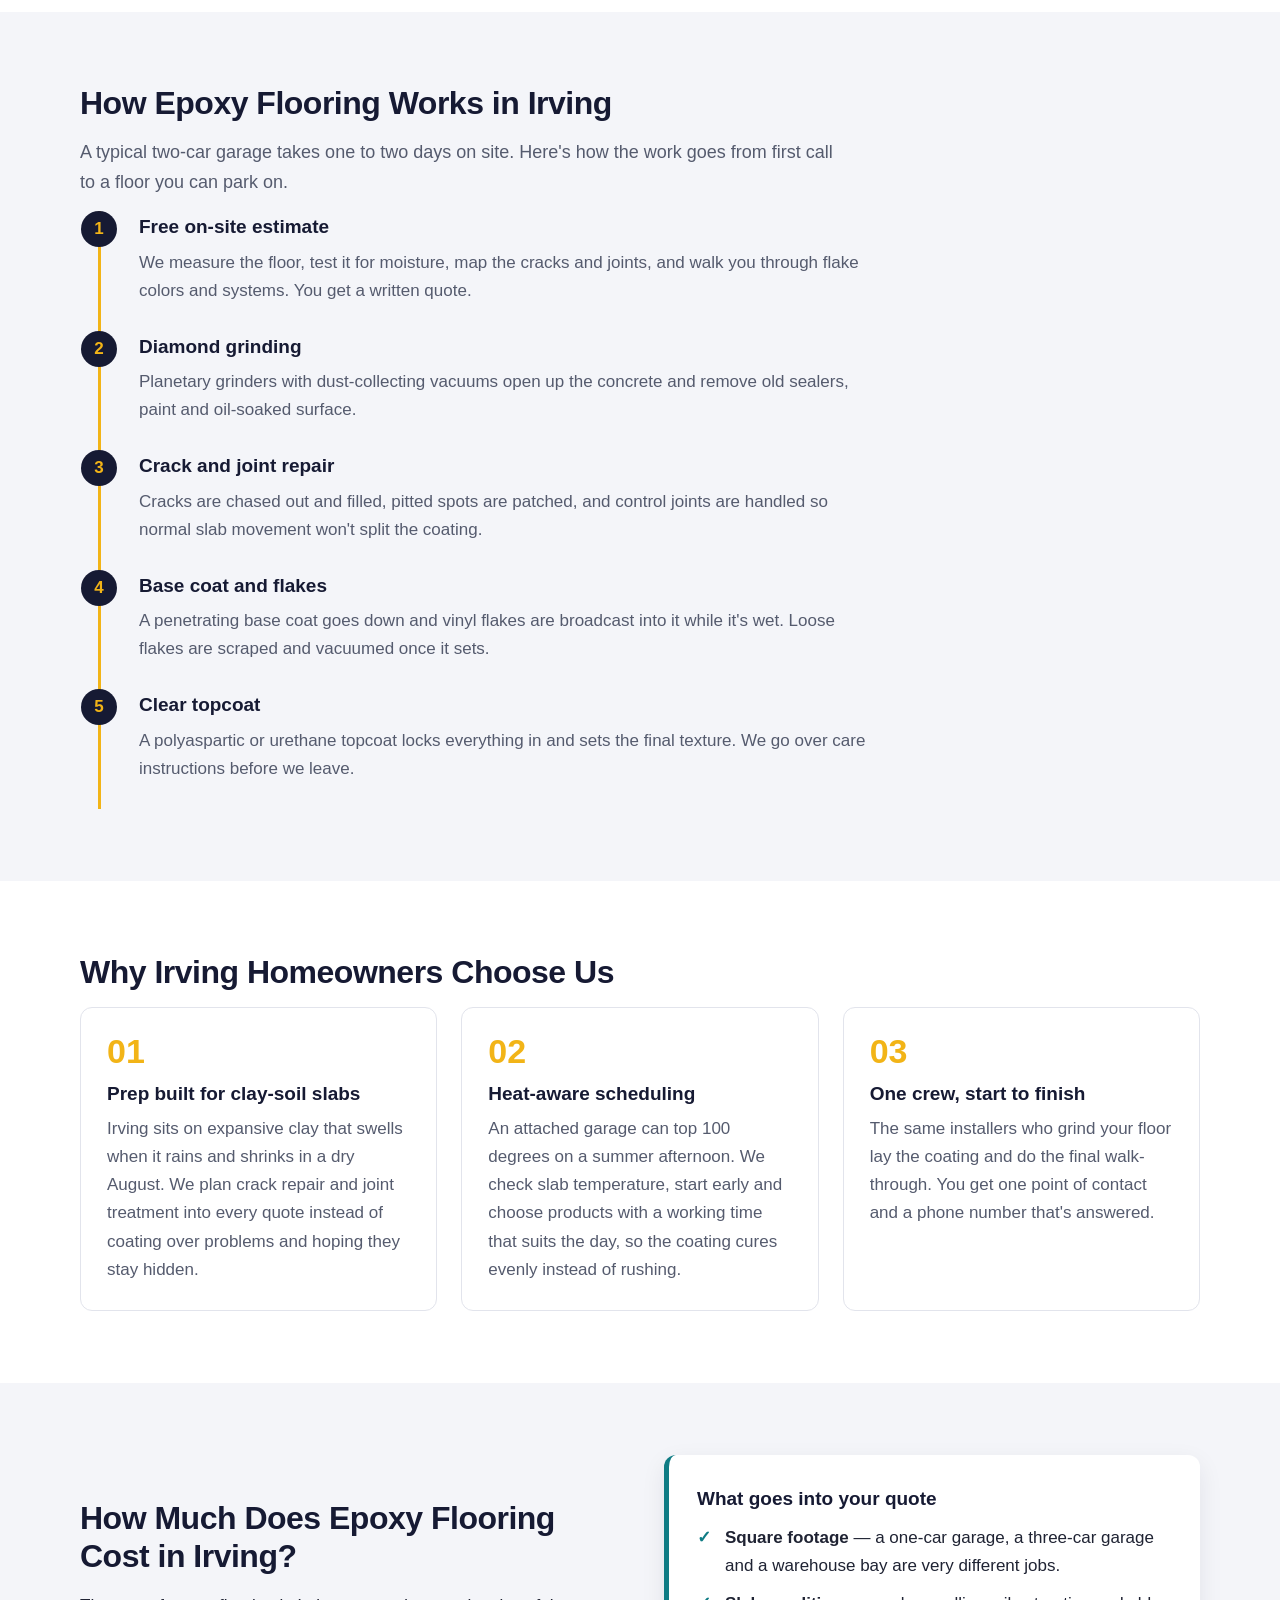
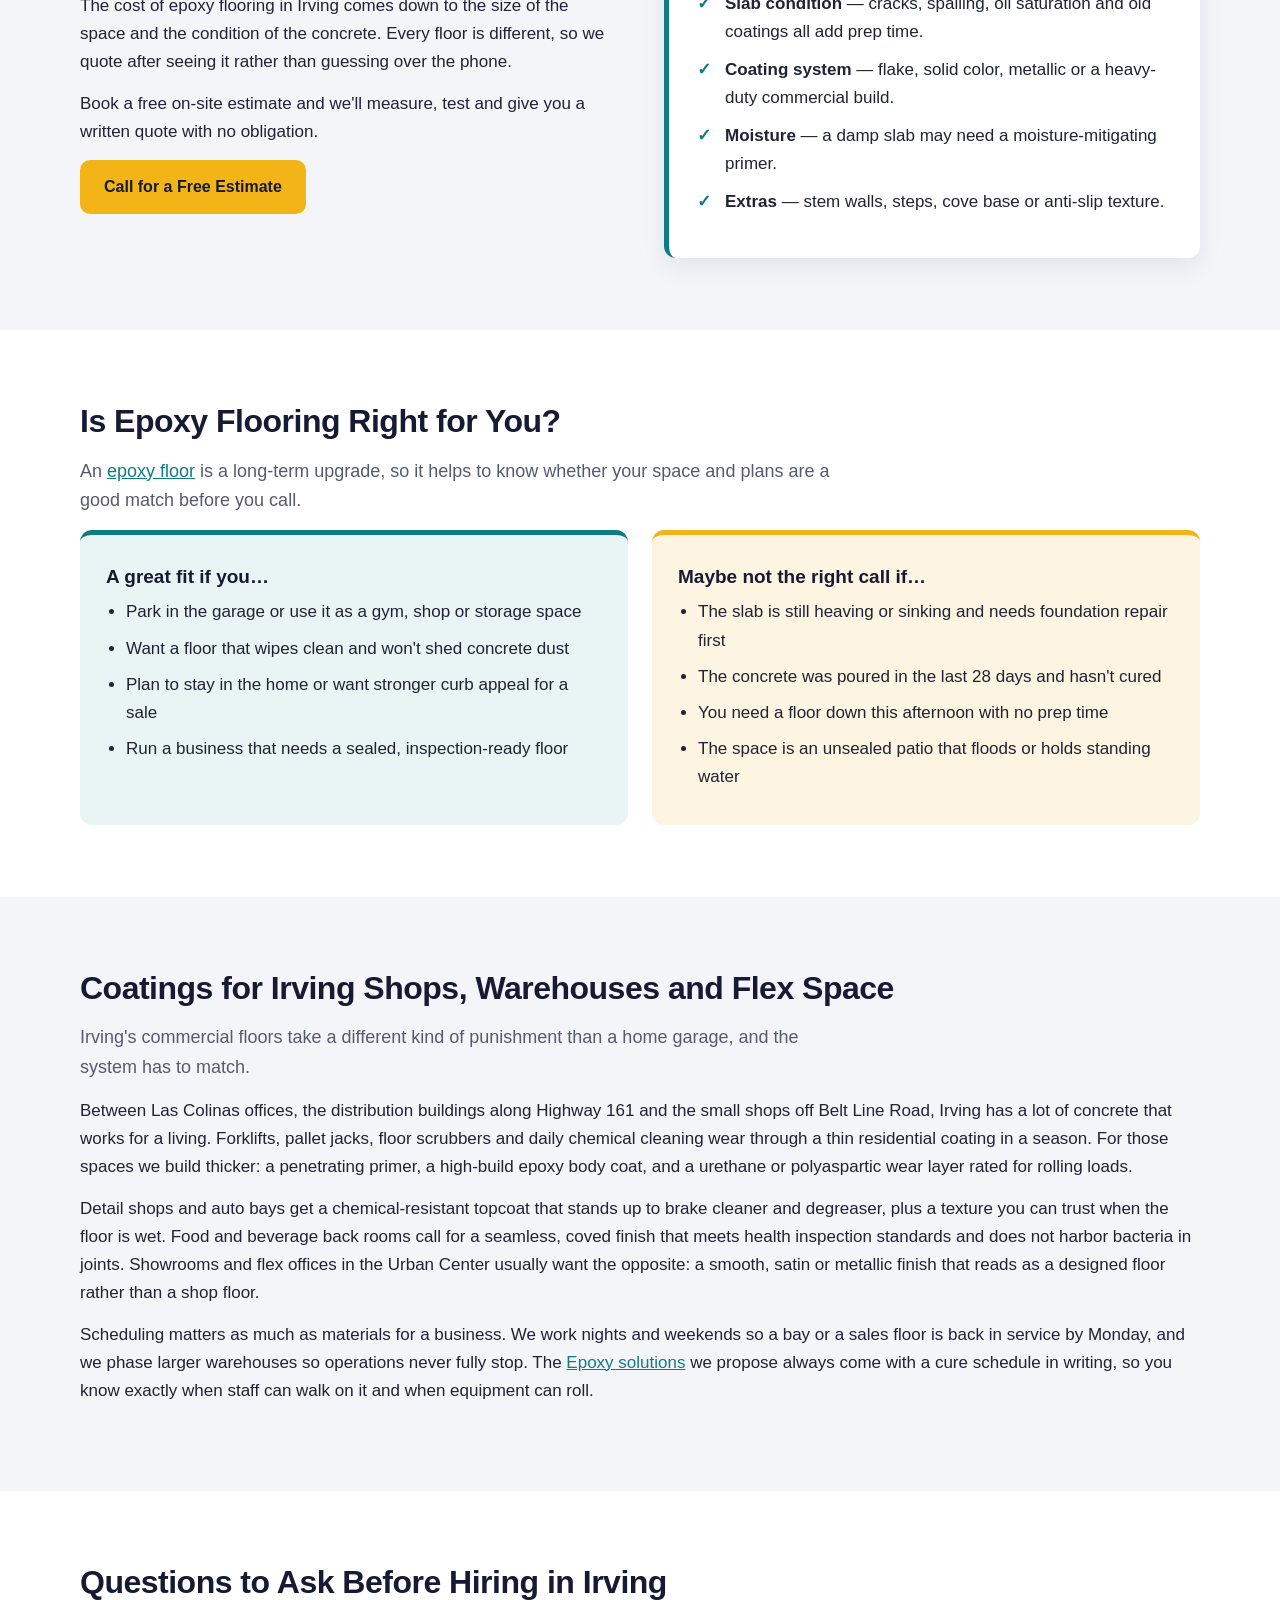
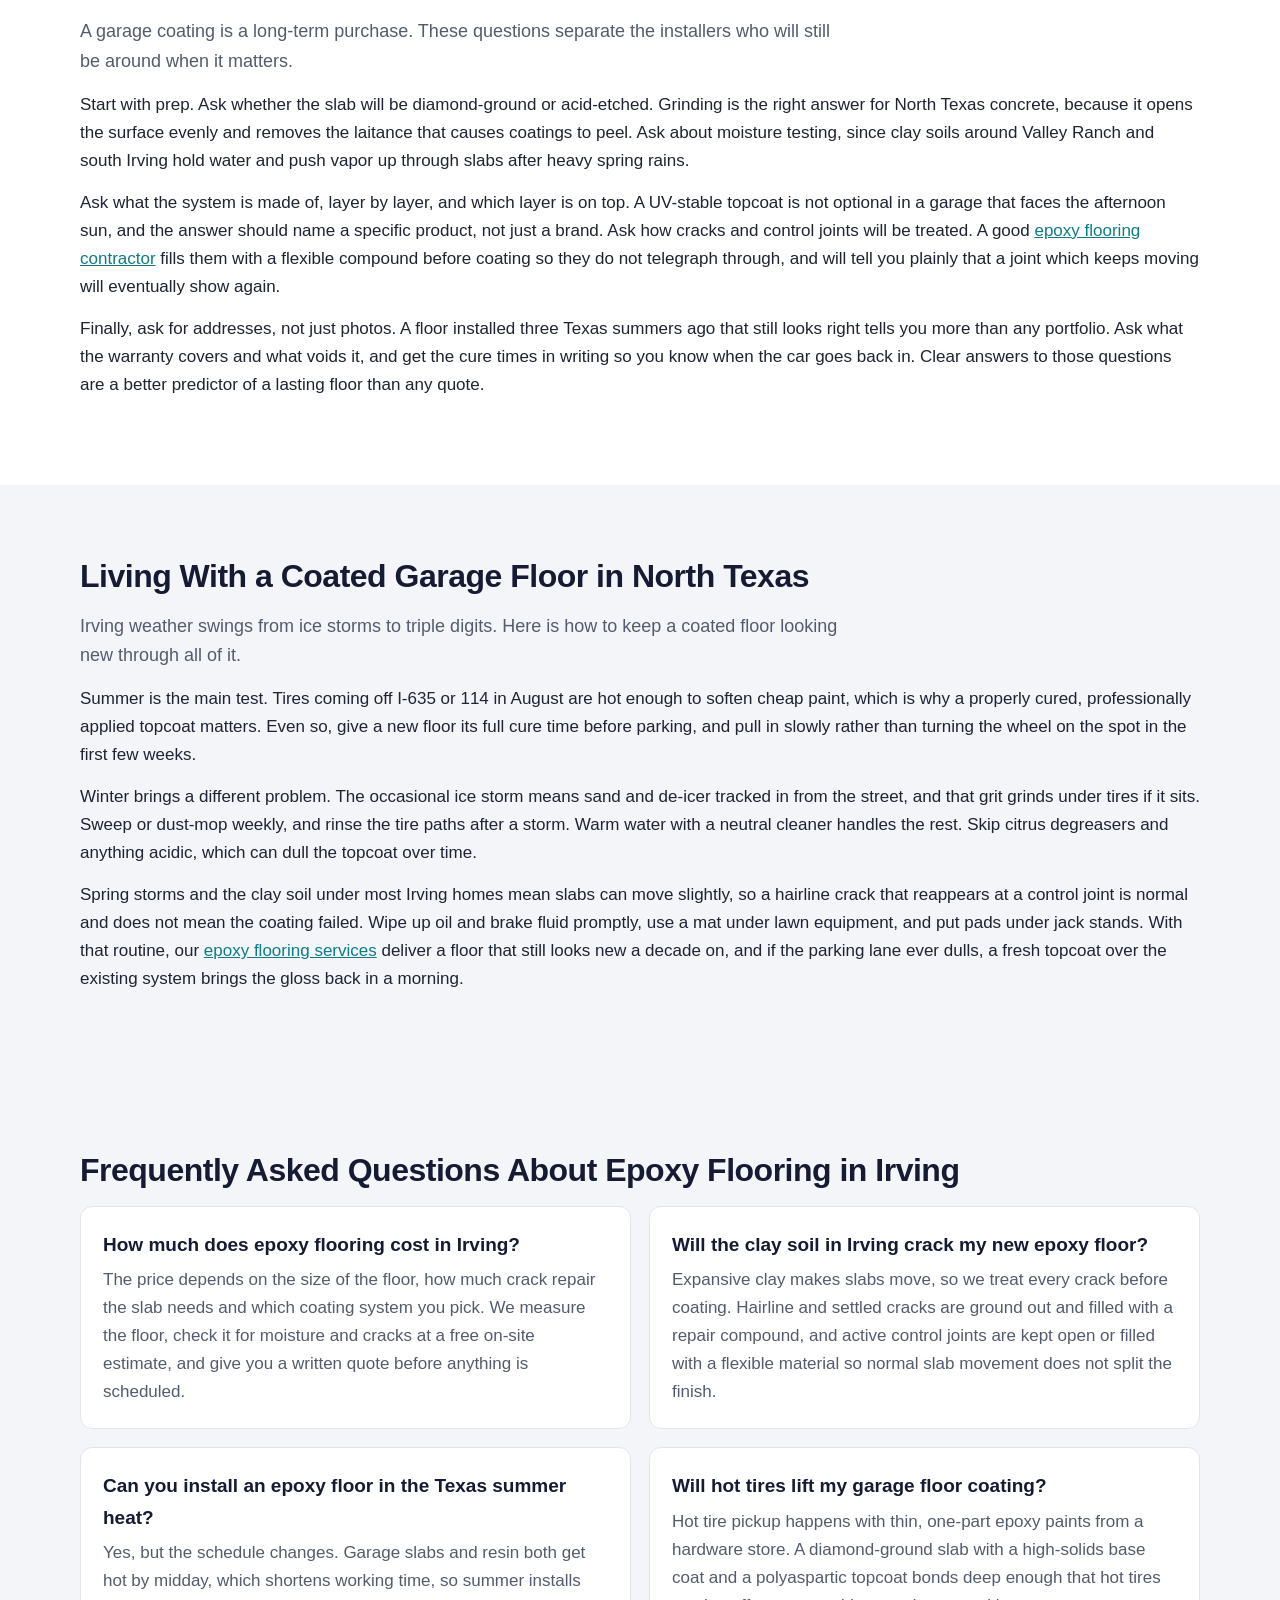
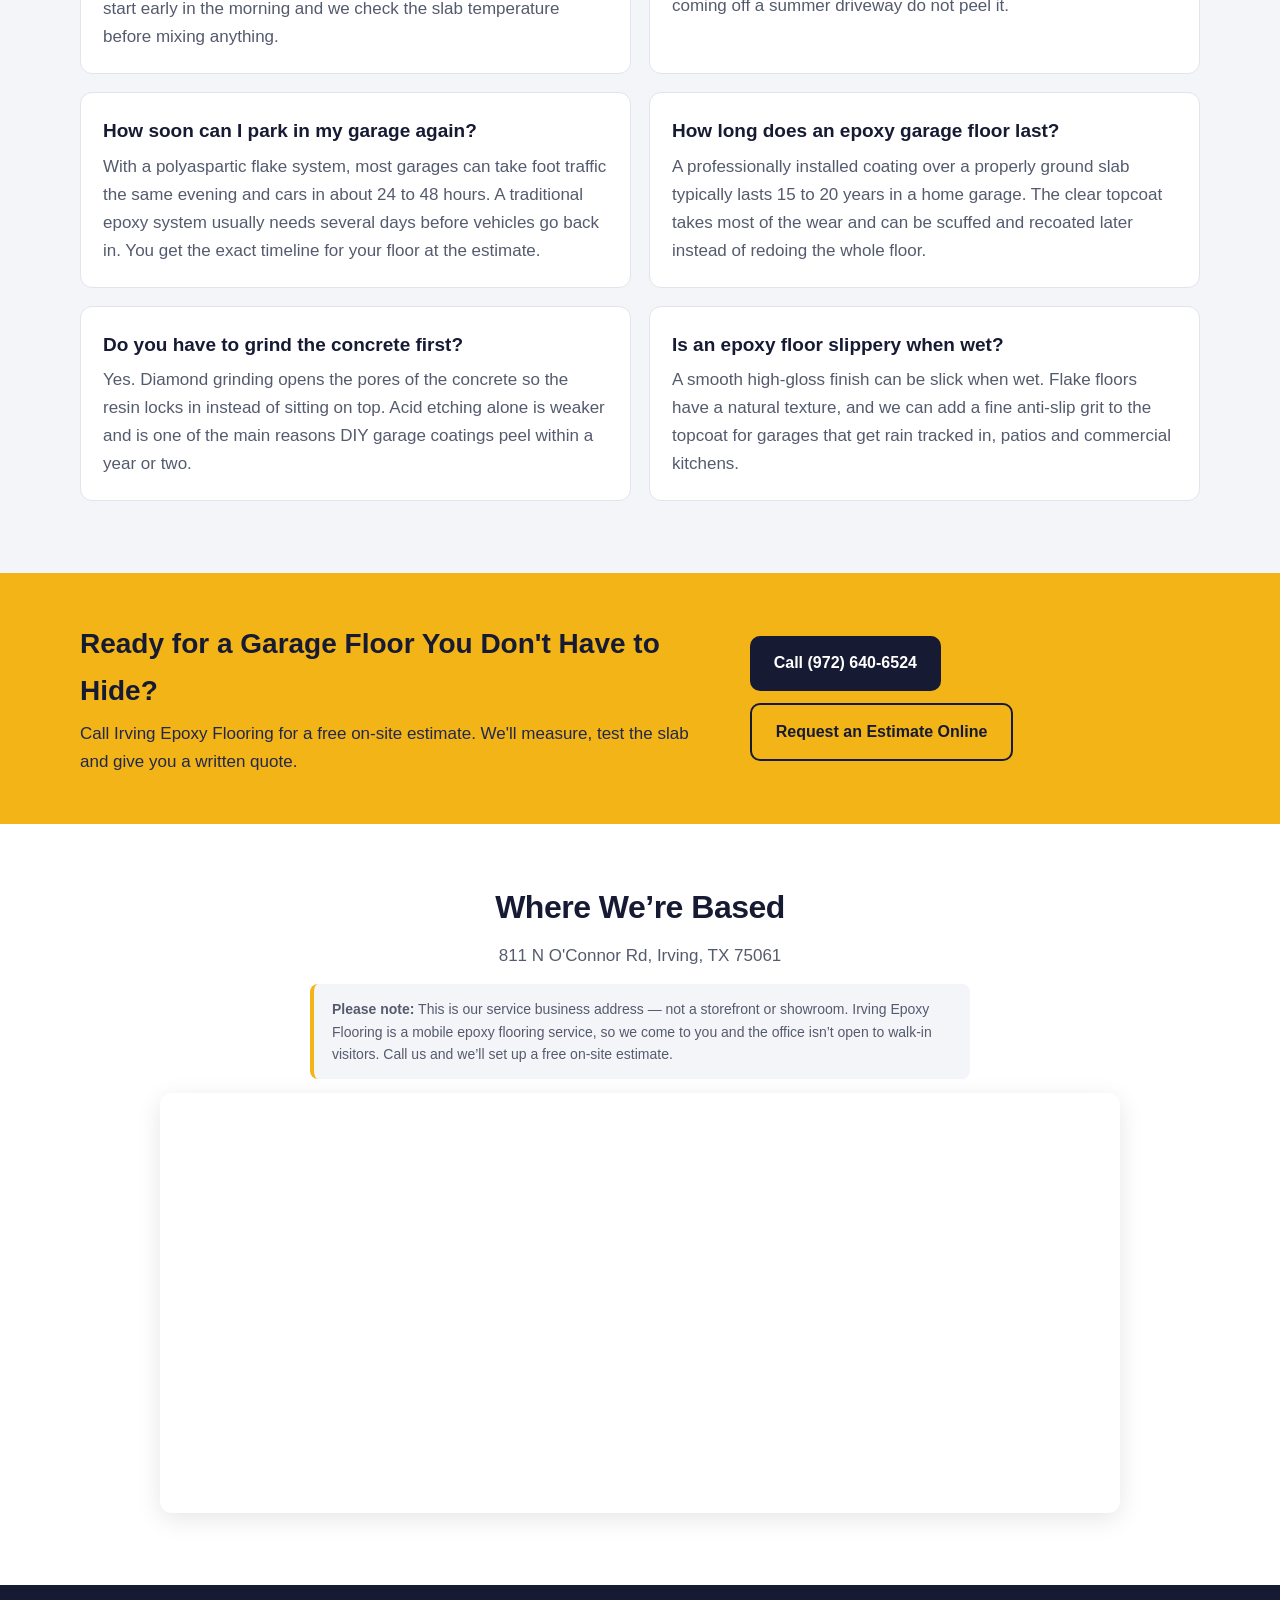
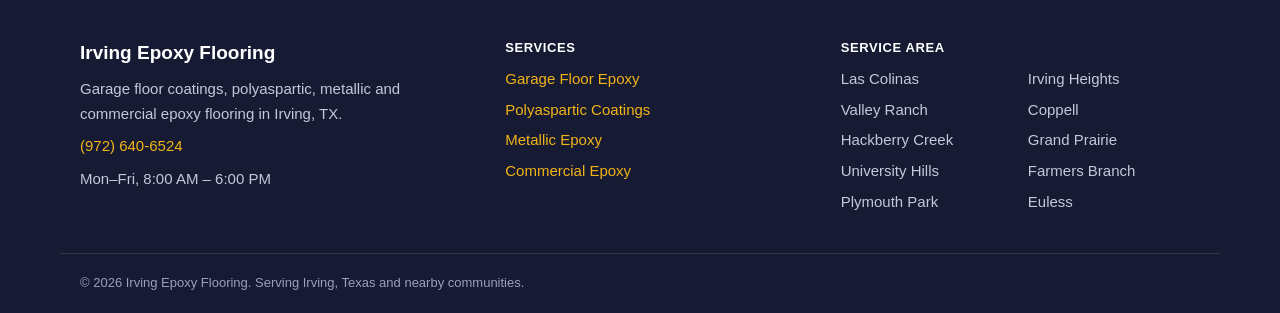
==== commit dc763851: "Add backlink to lehiepoxyflooring.com (circle #320)" ====
--- a/index.html
+++ b/index.html
@@ -224,7 +224,7 @@
 <section class="section">
   <div class="wrap">
     <h2>When Do You Need Epoxy Flooring?</h2>
-    <p class="lead">You need epoxy flooring when bare concrete stops holding up to how you use the space. These are the situations that bring most Irving callers to us.</p>
+    <p class="lead">You need <a href="https://lehiepoxyflooring.com/">epoxy flooring</a> when bare concrete stops holding up to how you use the space. These are the situations that bring most Irving callers to us.</p>
     <div class="trigger-grid">
       <div class="trigger"><h3>Dusting and stains</h3><p>The slab sheds powder, holds oil drips and never looks clean no matter how often you hose it out.</p></div>
       <div class="trigger"><h3>Peeling DIY coating</h3><p>A store-bought kit is lifting under the tires or flaking at the door line. It has to be ground off before a real system goes down.</p></div>
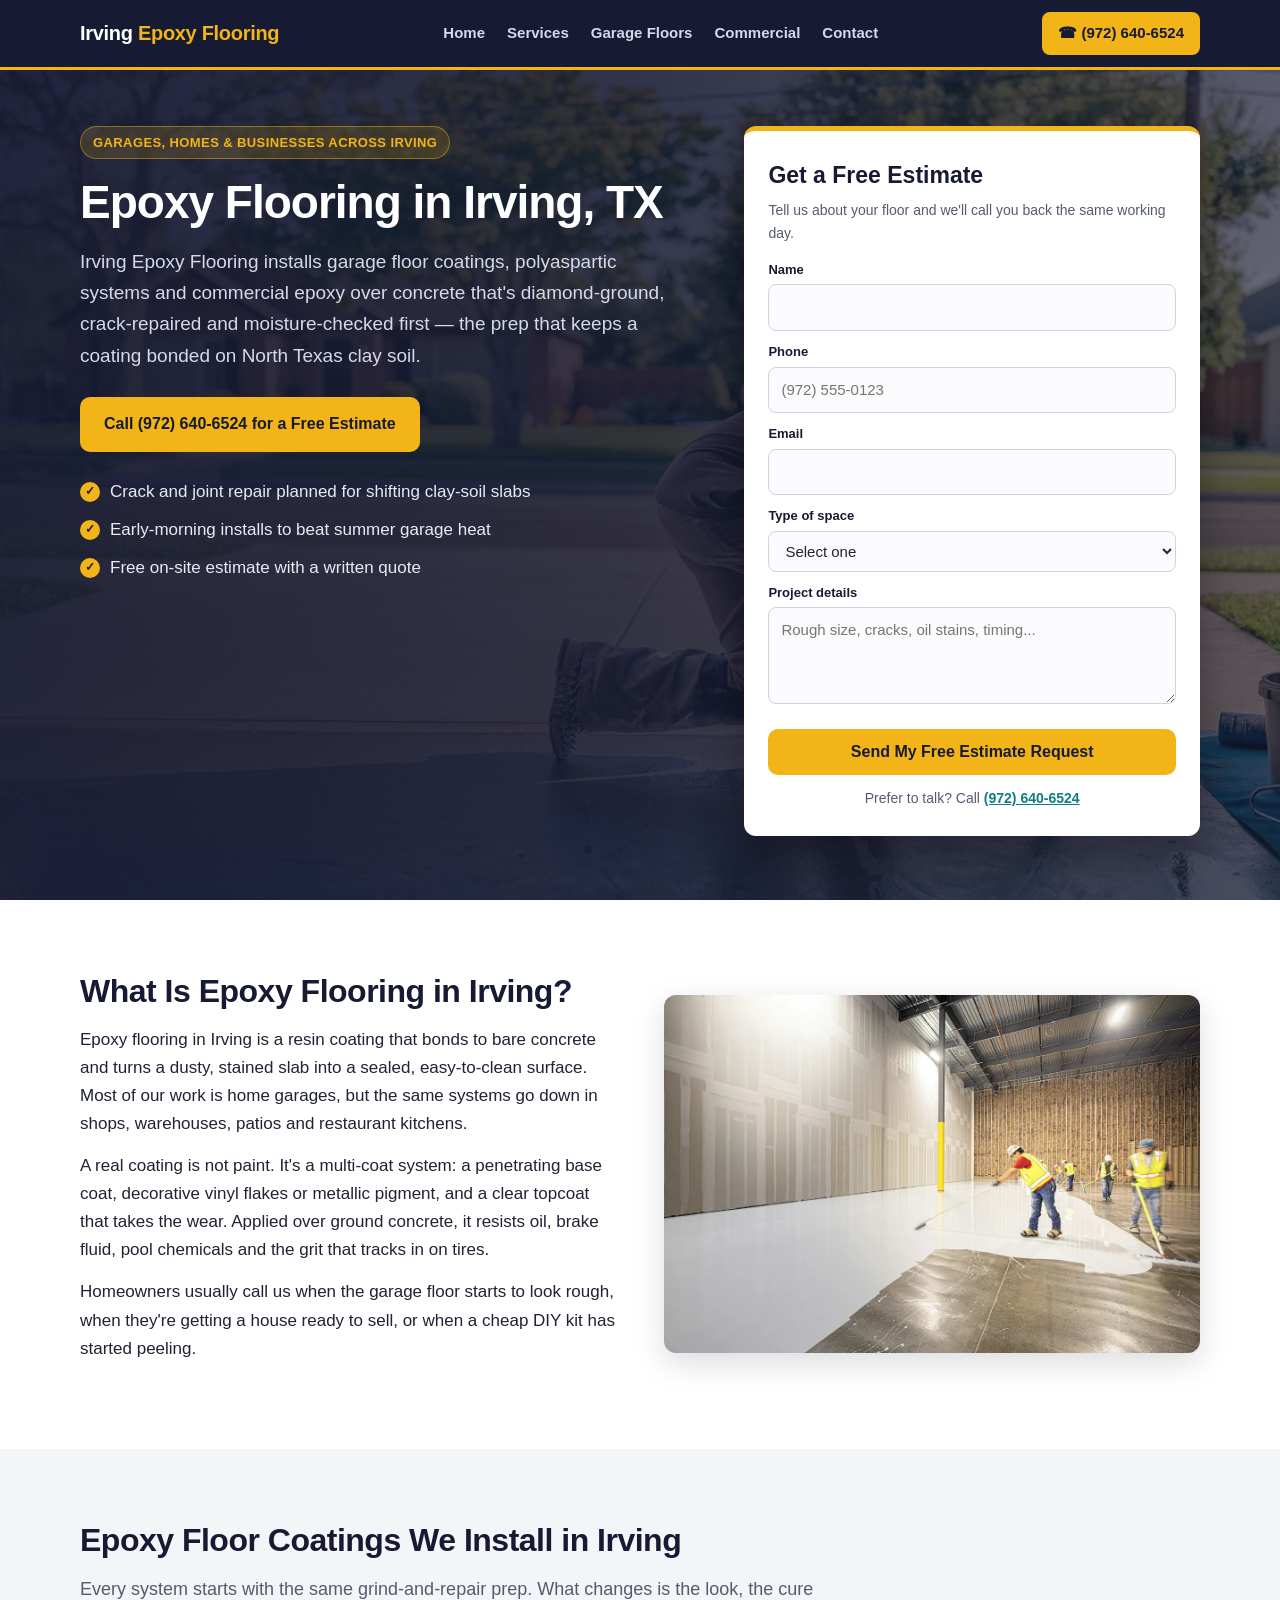
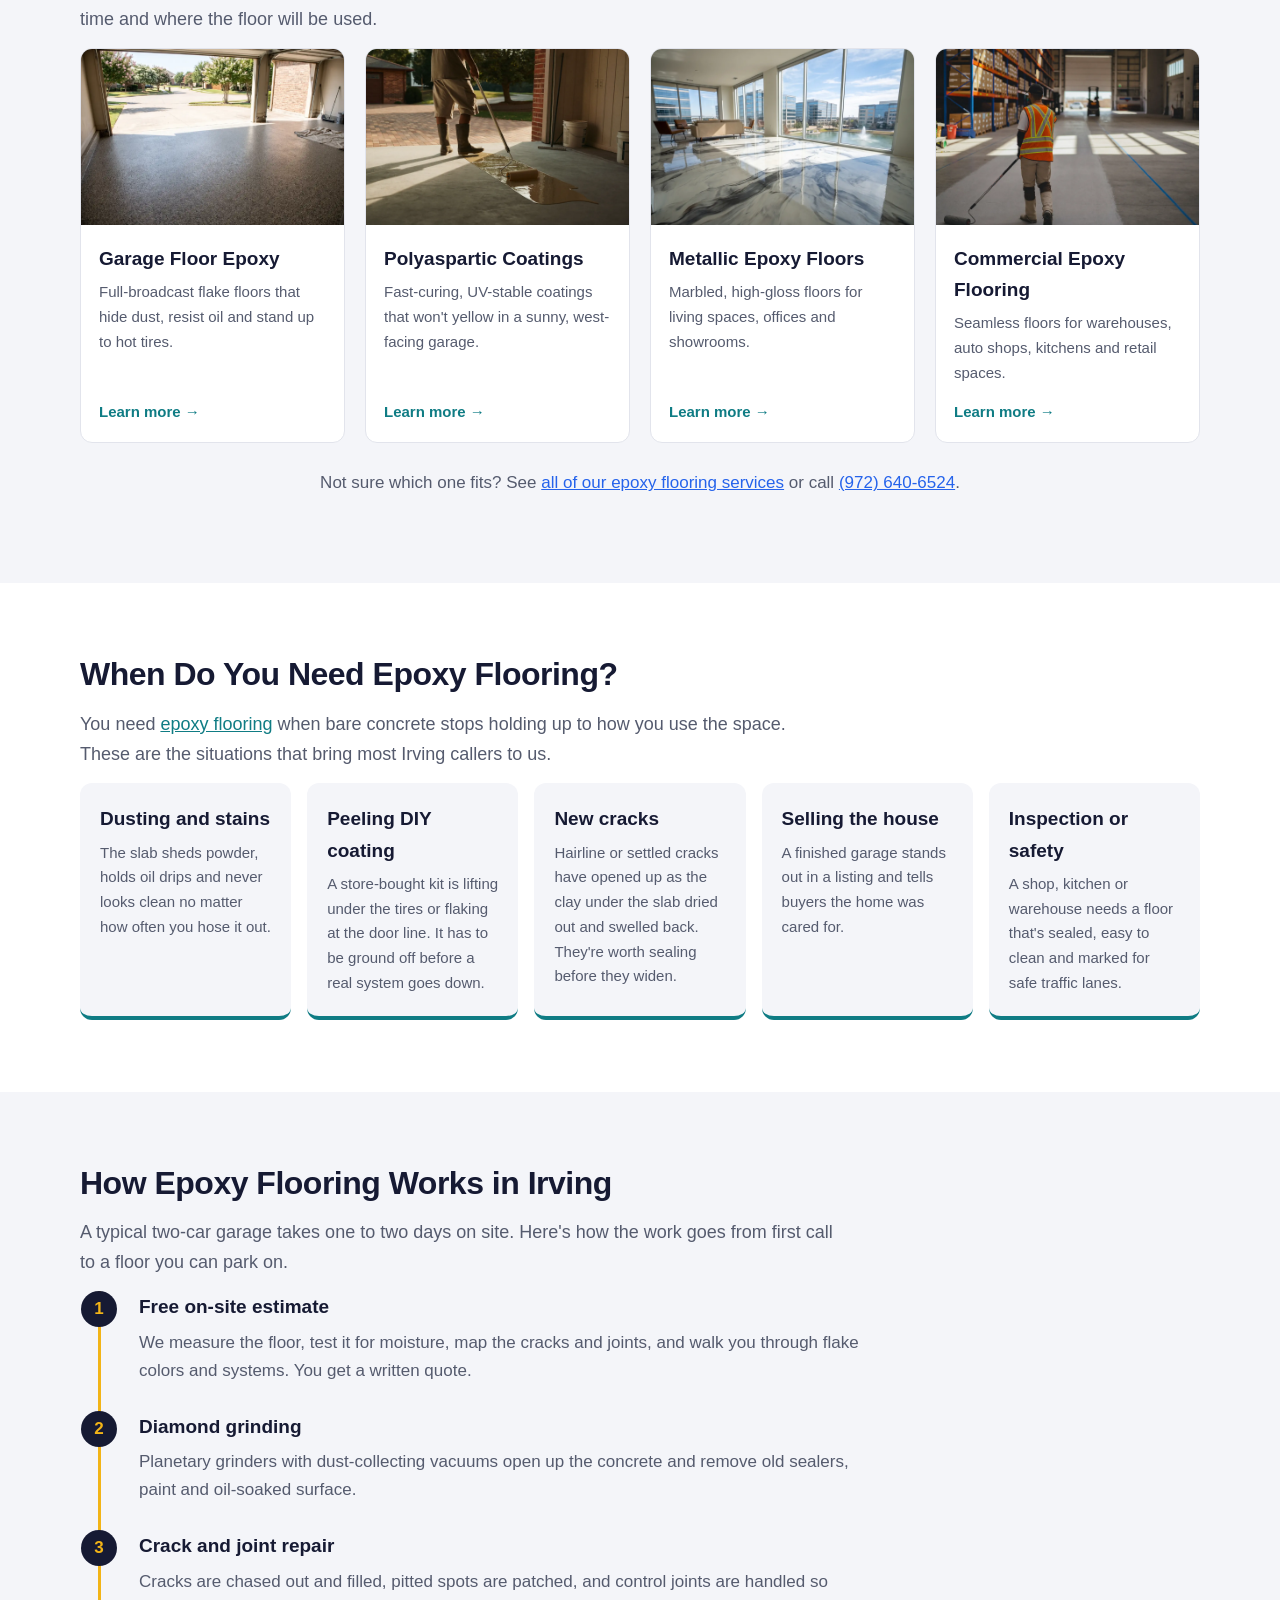
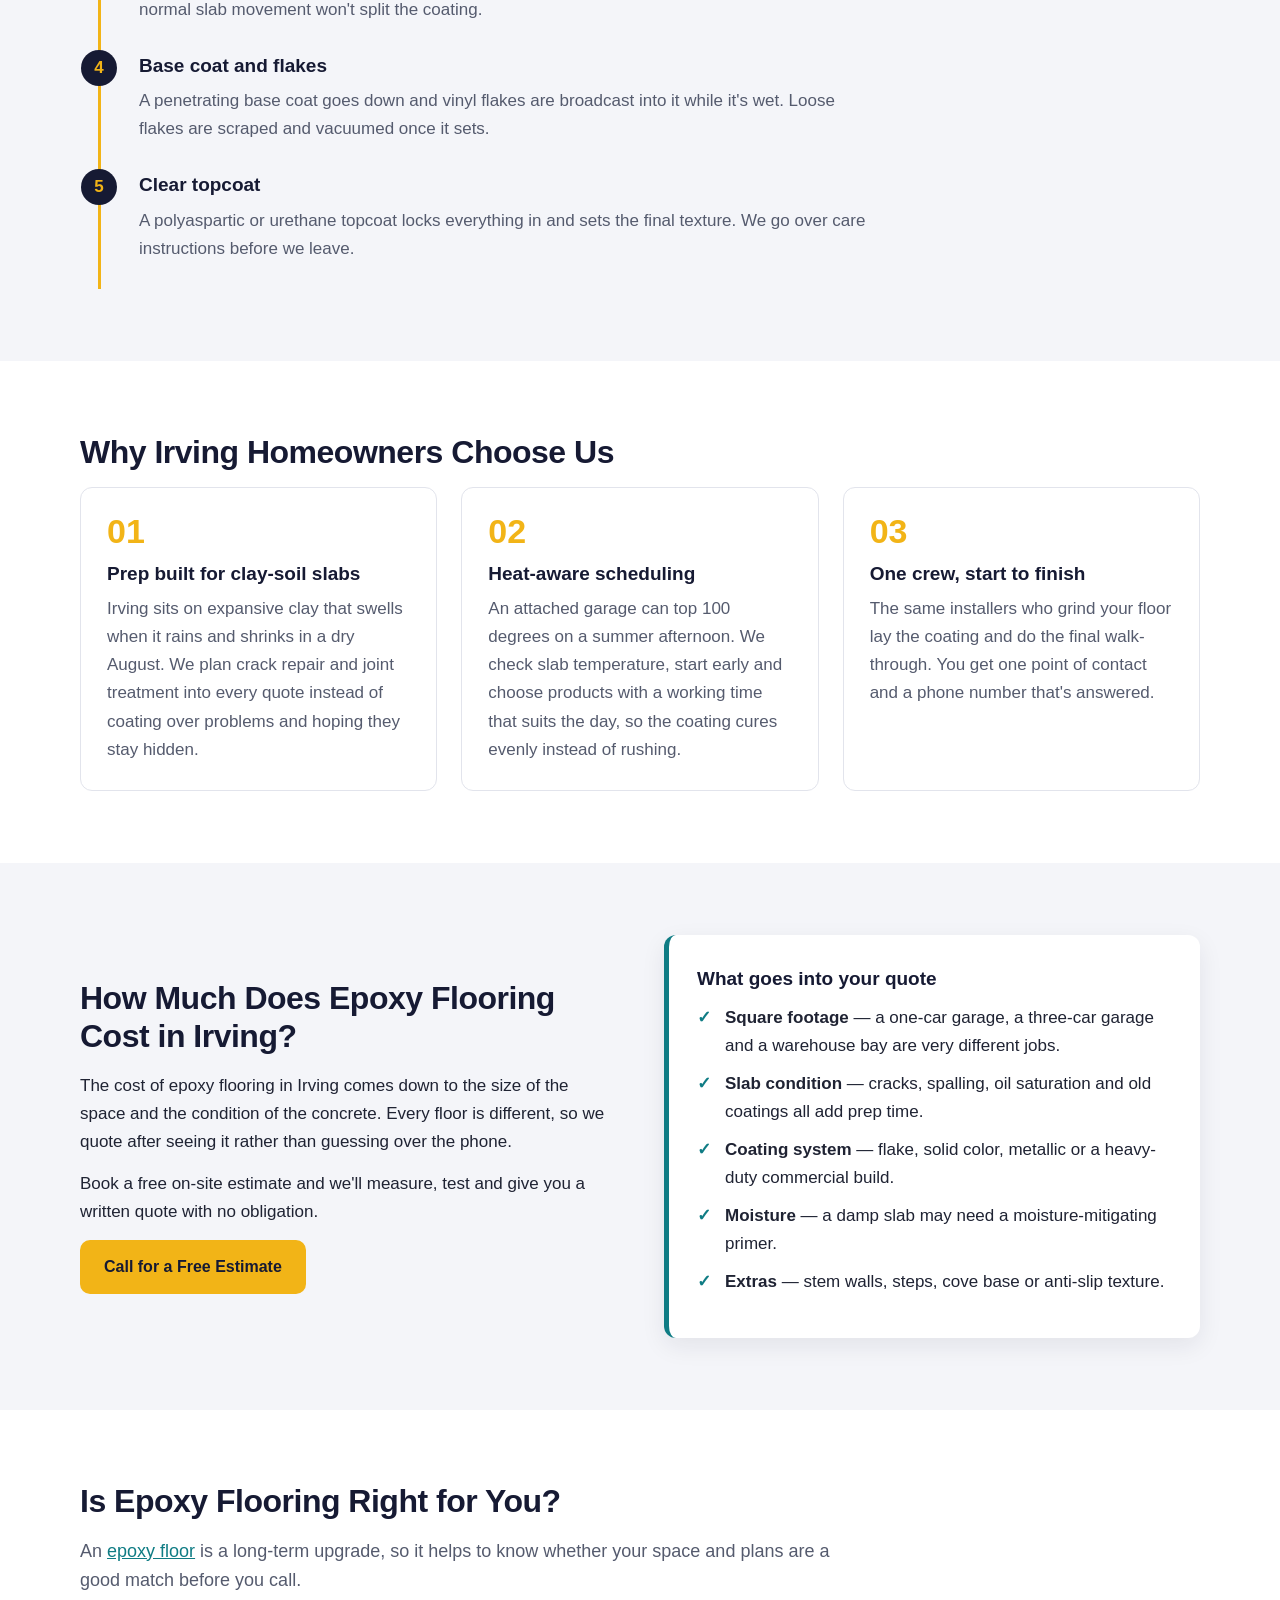
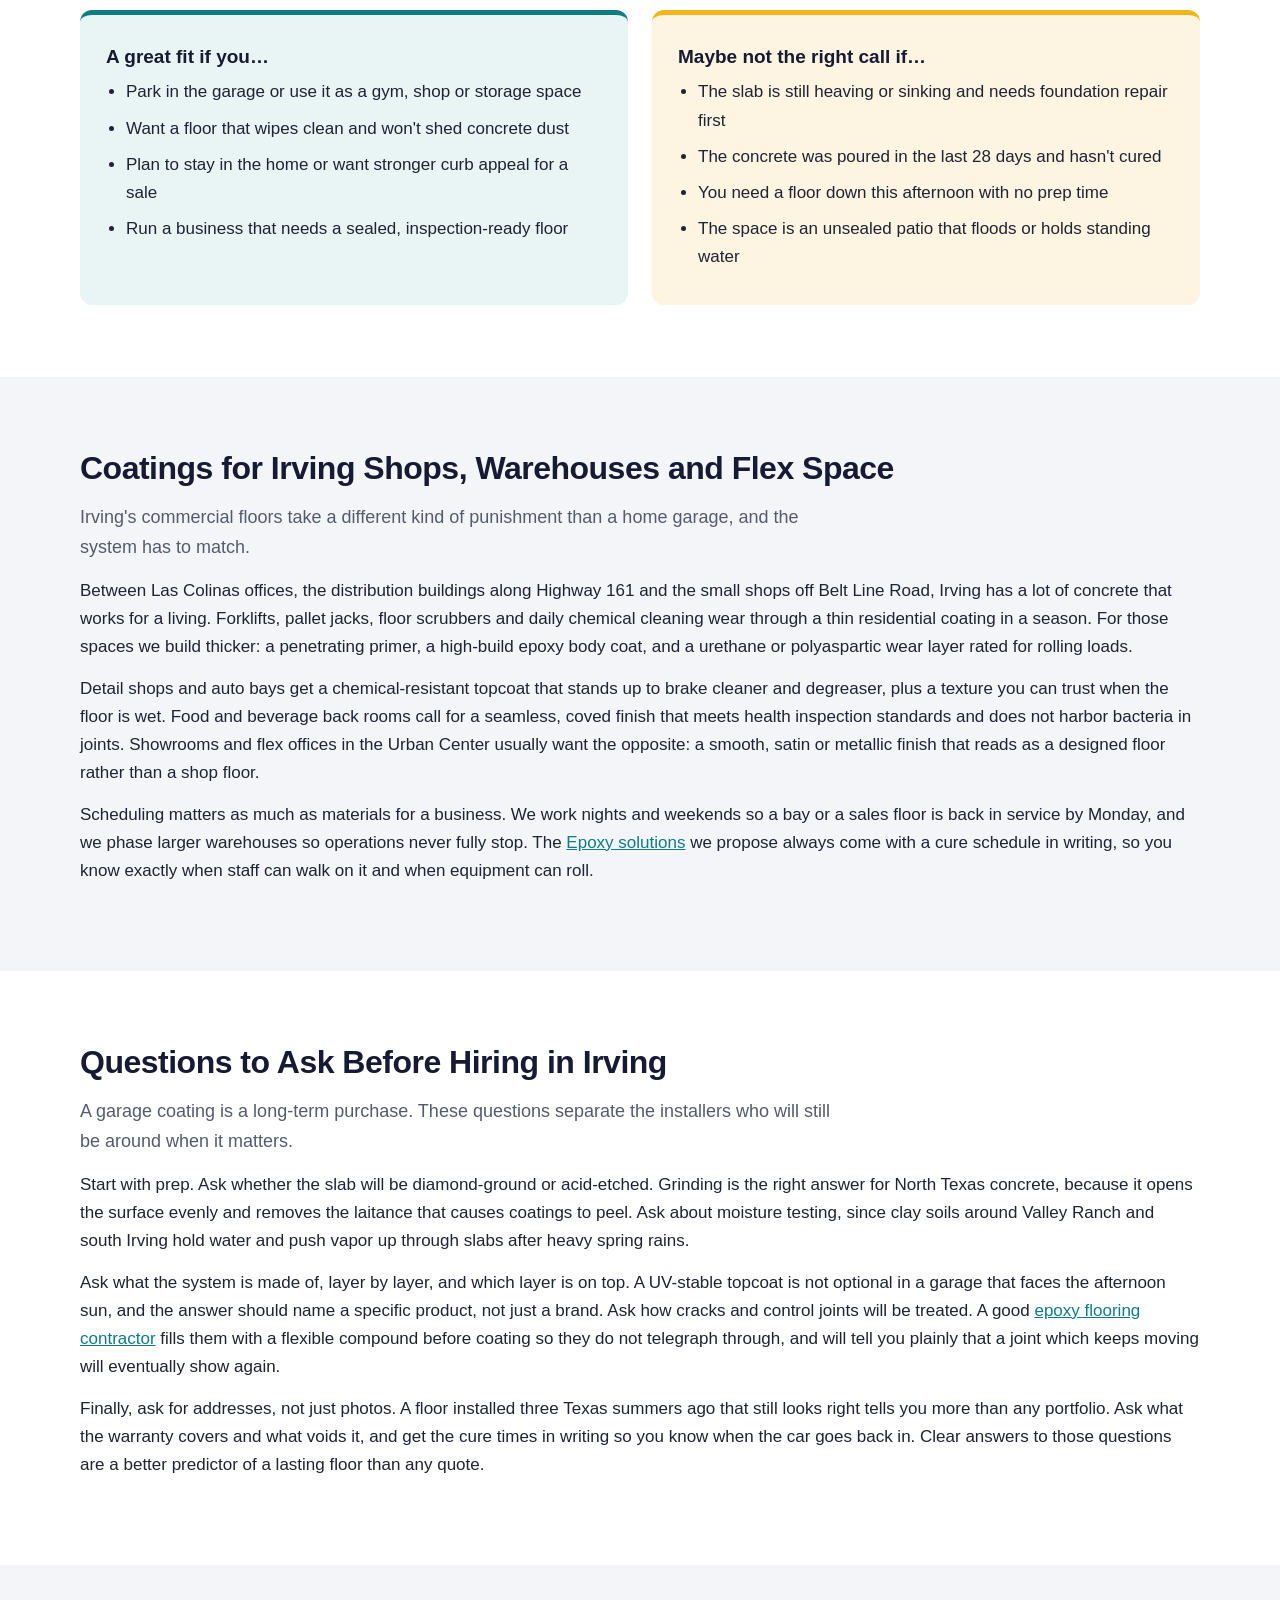
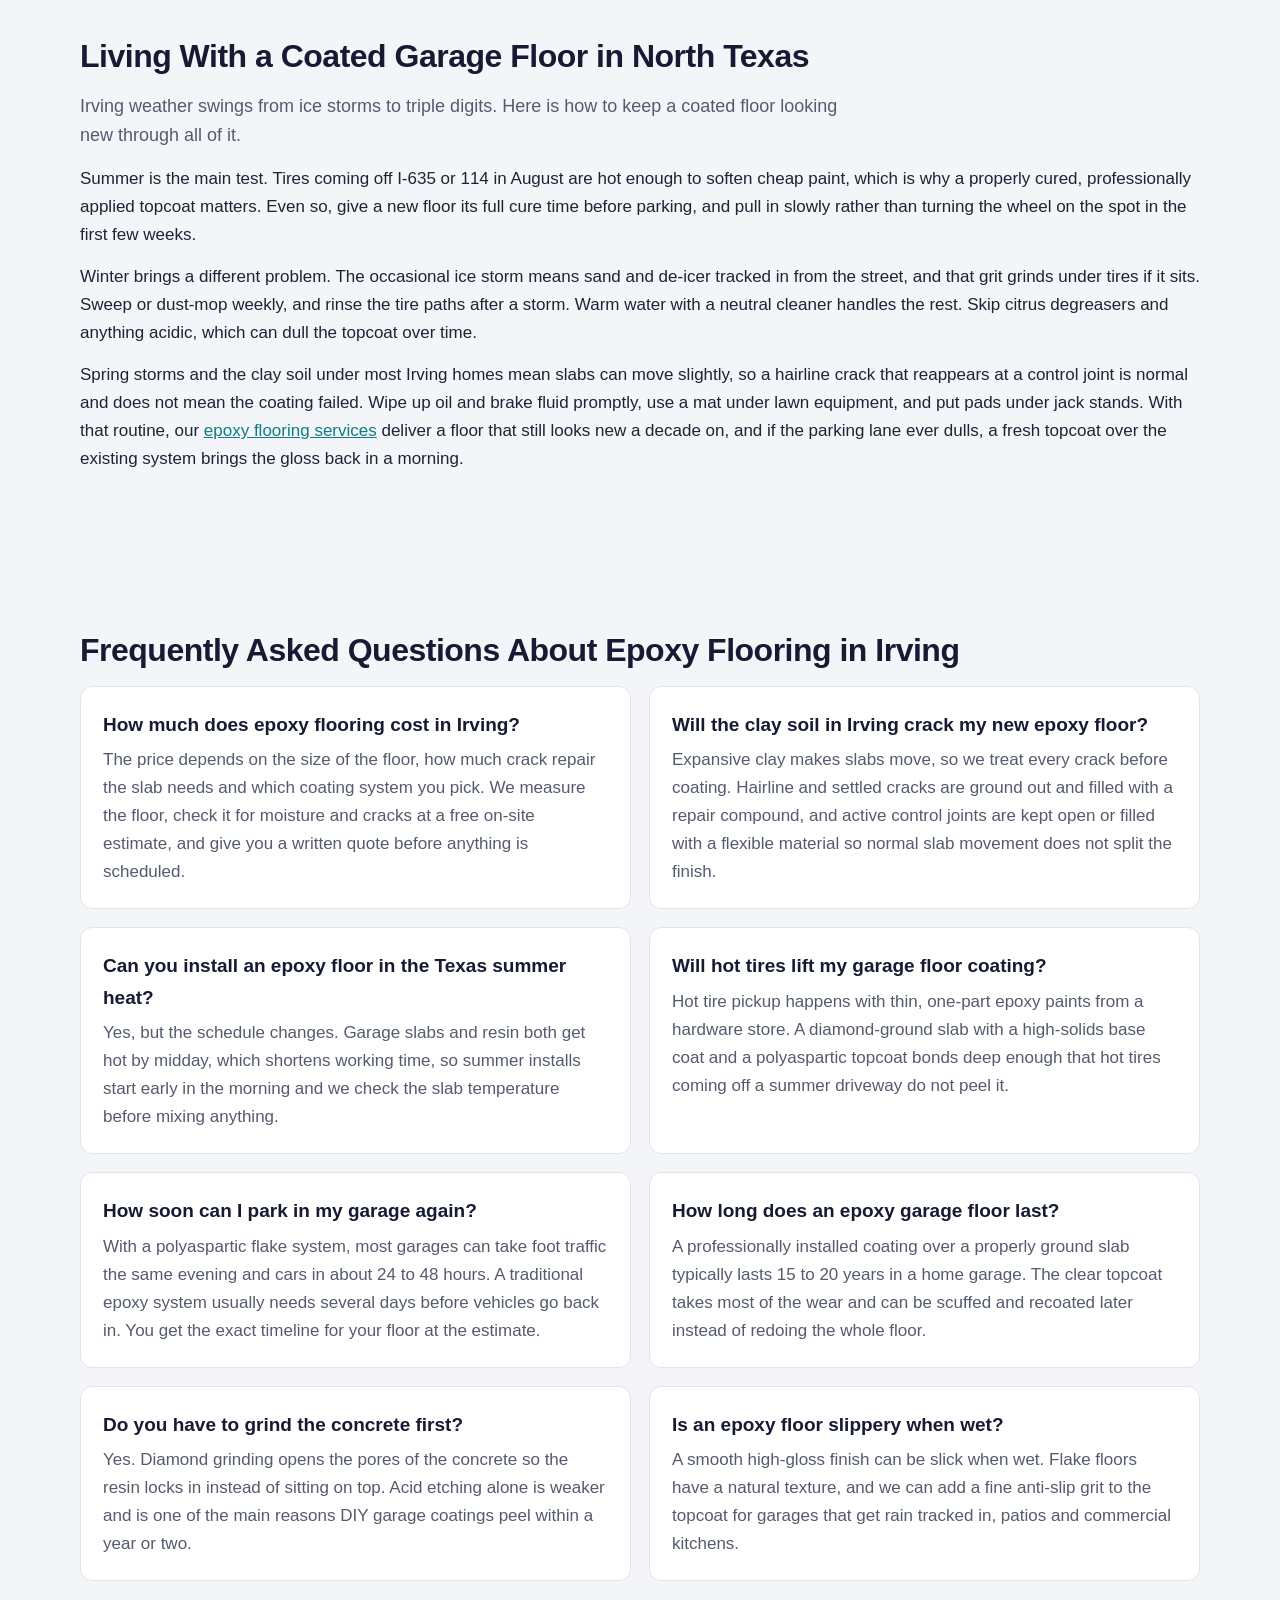
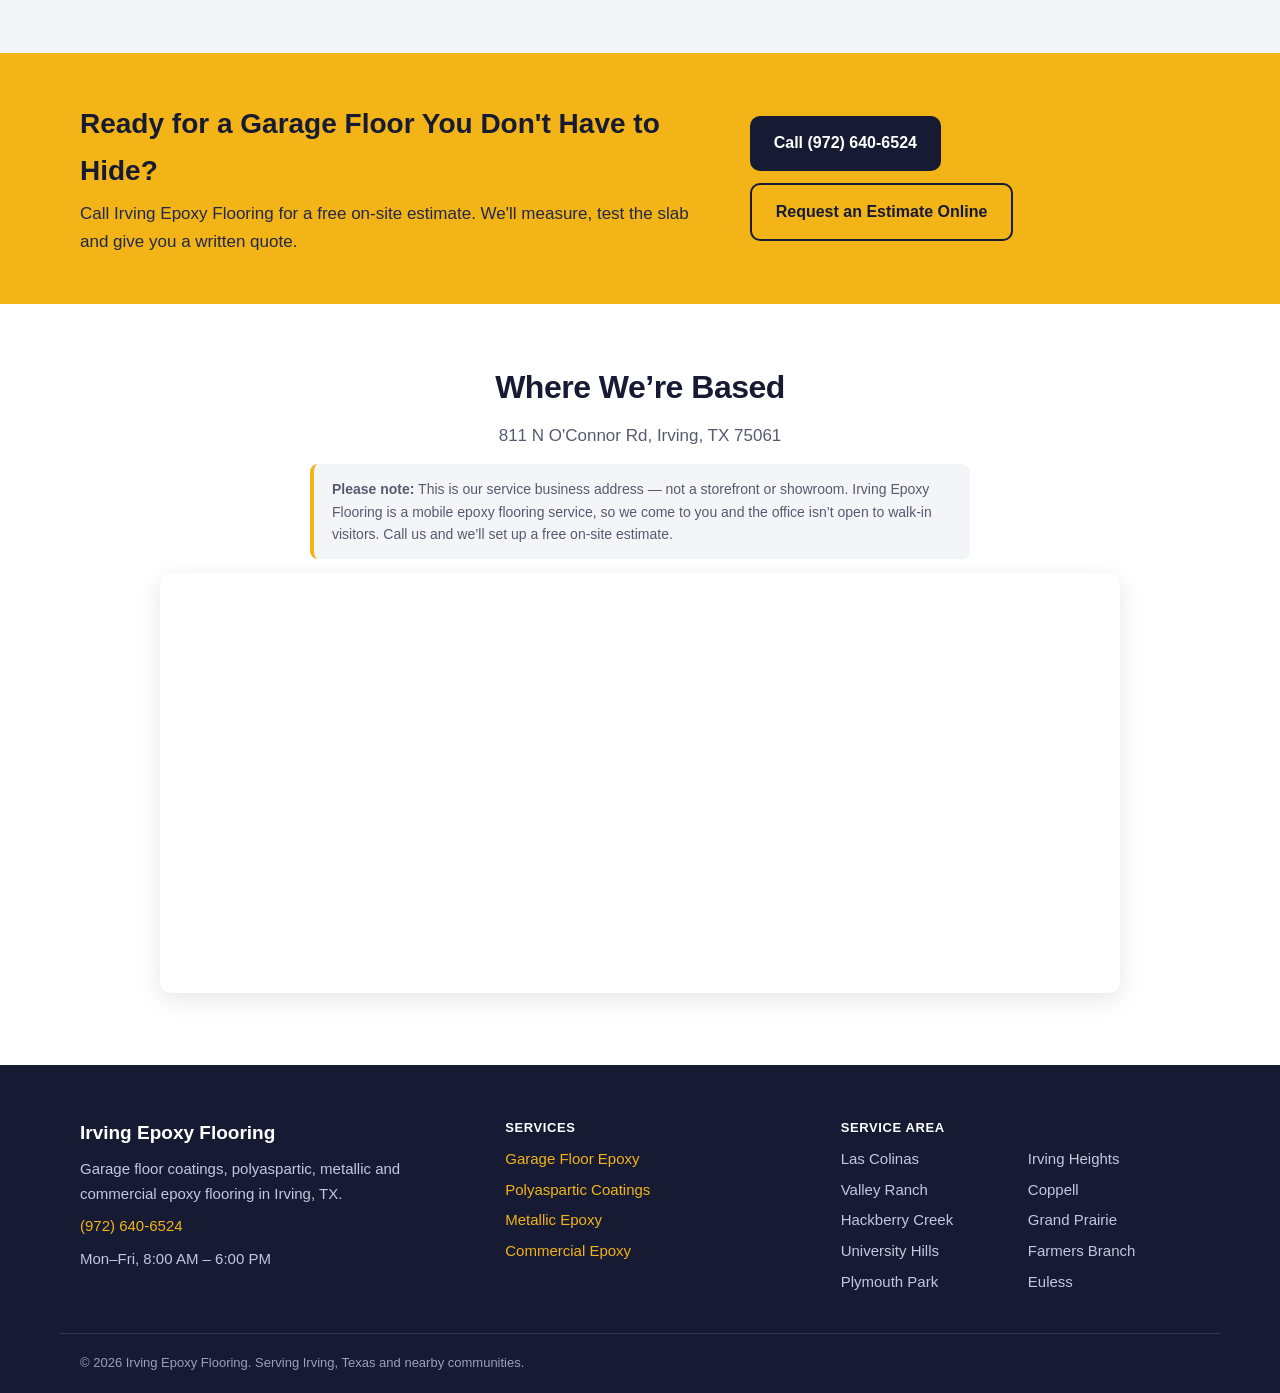
==== commit 989f52aa: "Home page header: background photo + quote form Updated hero header style with a gradient background" ====
--- a/index.html
+++ b/index.html
@@ -117,7 +117,7 @@
   </div>
 </nav>
 
-<header class="hero">
+<header class="hero" style="background:linear-gradient(90deg,rgba(22,26,51,0.93) 0%,rgba(22,26,51,0.84) 50%,rgba(22,26,51,0.62) 100%),url('epoxy-flooring-irving-hero.webp') center/cover no-repeat;">
   <div class="wrap hero-grid">
     <div class="hero-copy">
       <span class="eyebrow">Garages, homes &amp; businesses across Irving</span>
@@ -160,10 +160,6 @@
     </div>
   </div>
 </header>
-
-<div class="img-band">
-  <img src="epoxy-flooring-irving-hero.webp" alt="Installer spreading epoxy base coat in an open two-car garage" width="1600" height="900">
-</div>
 
 <section class="section">
   <div class="wrap split">
